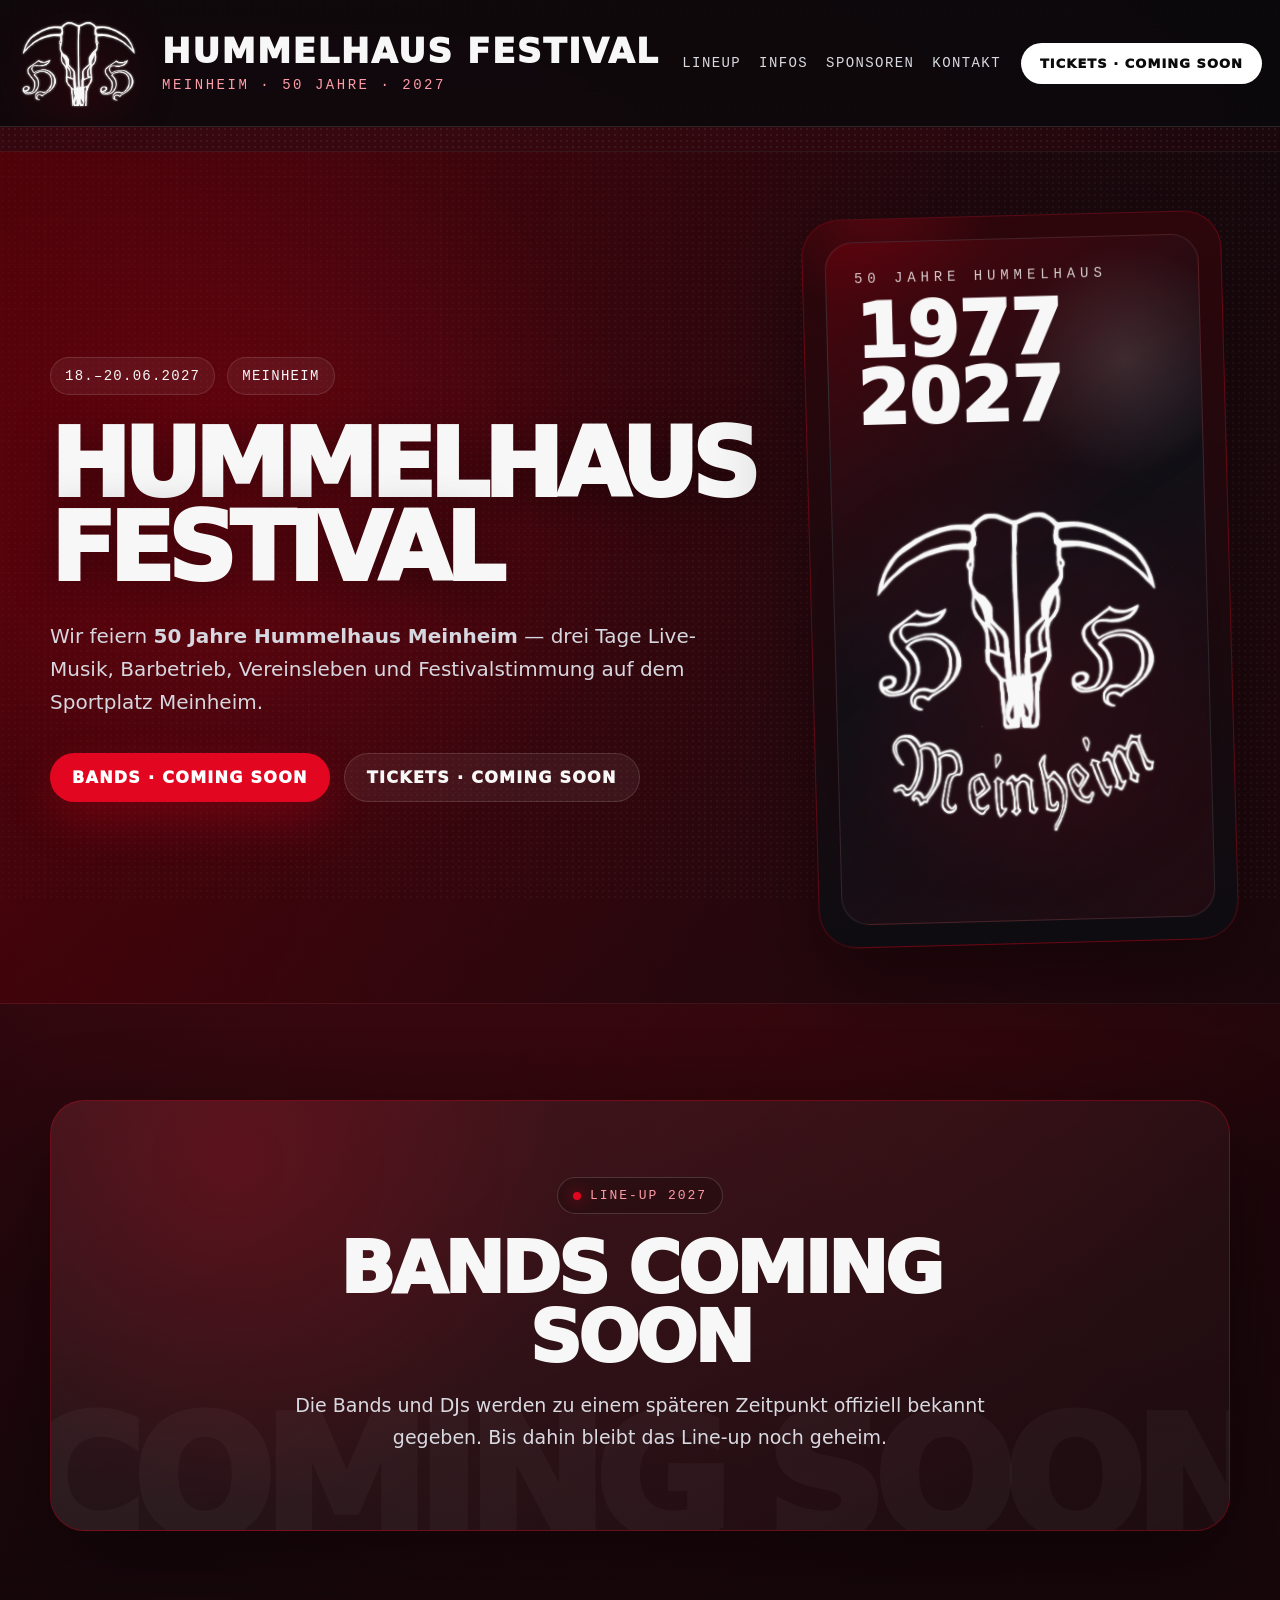
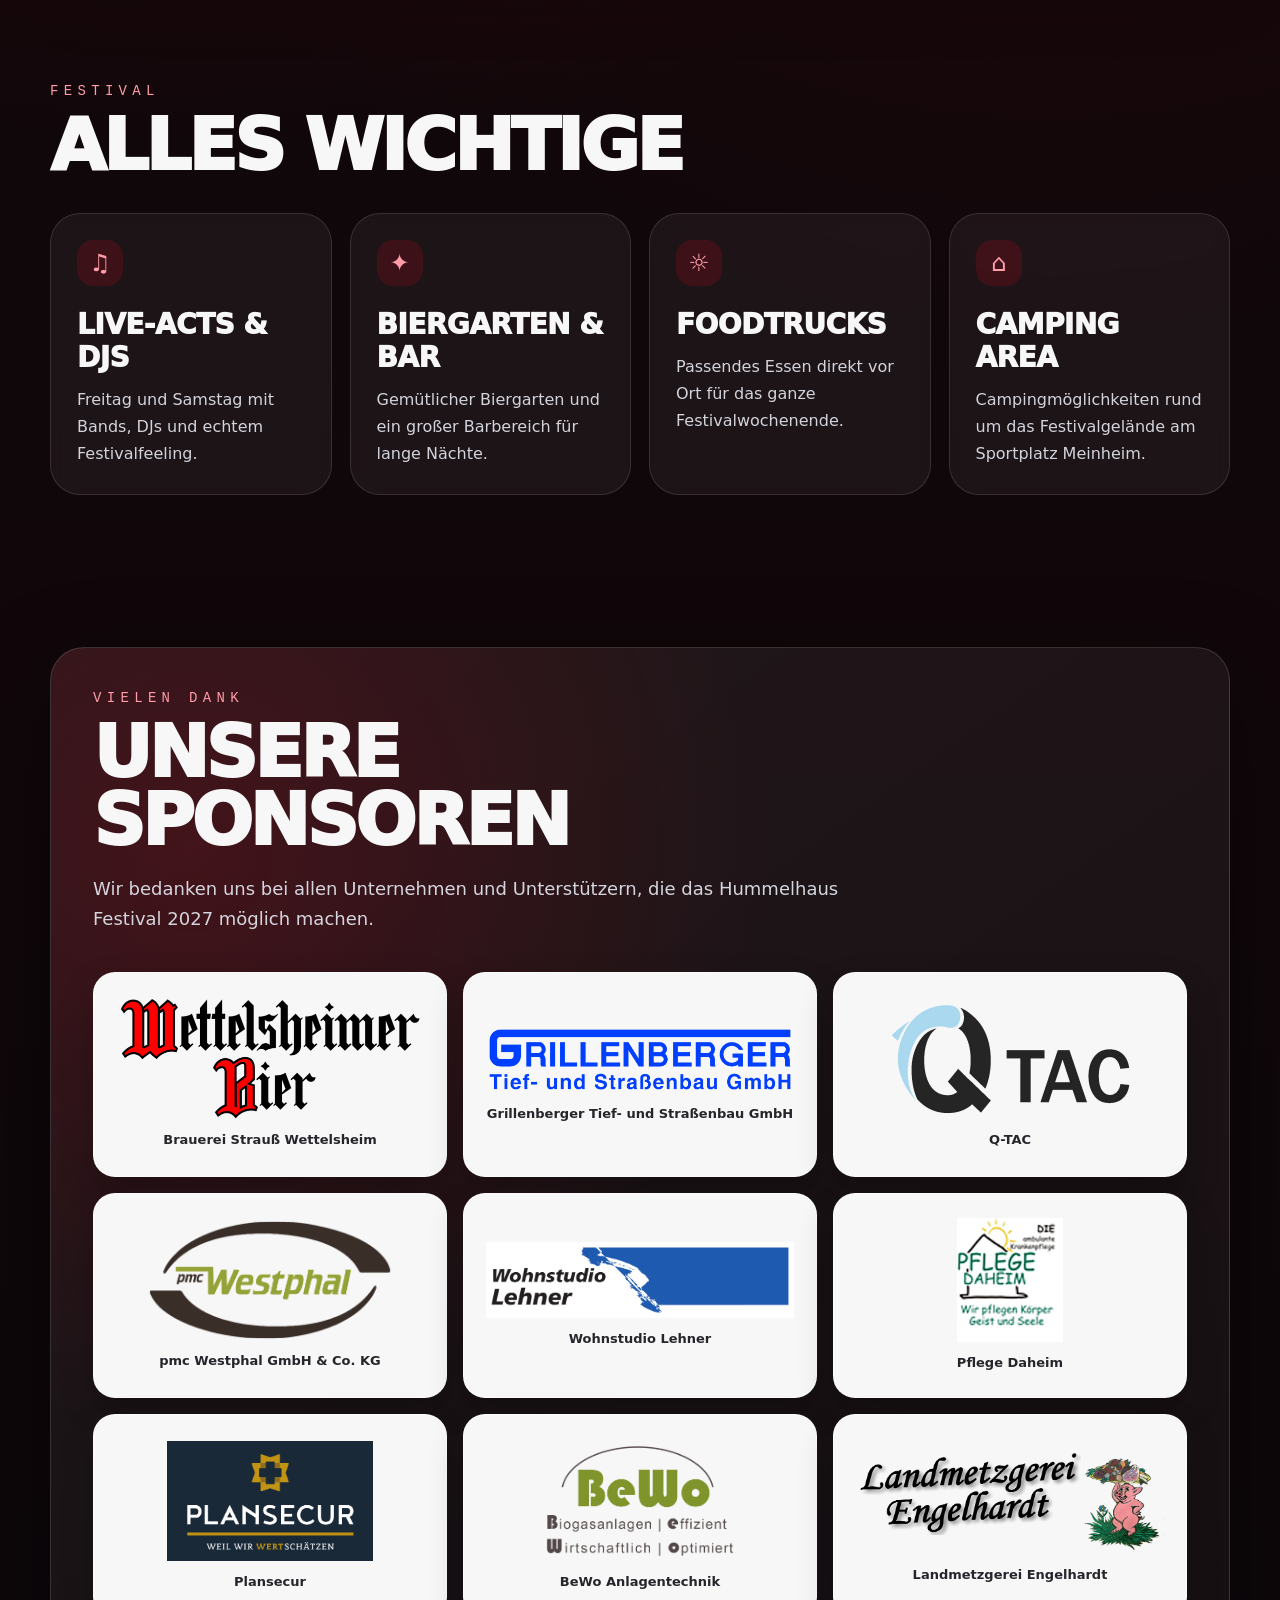
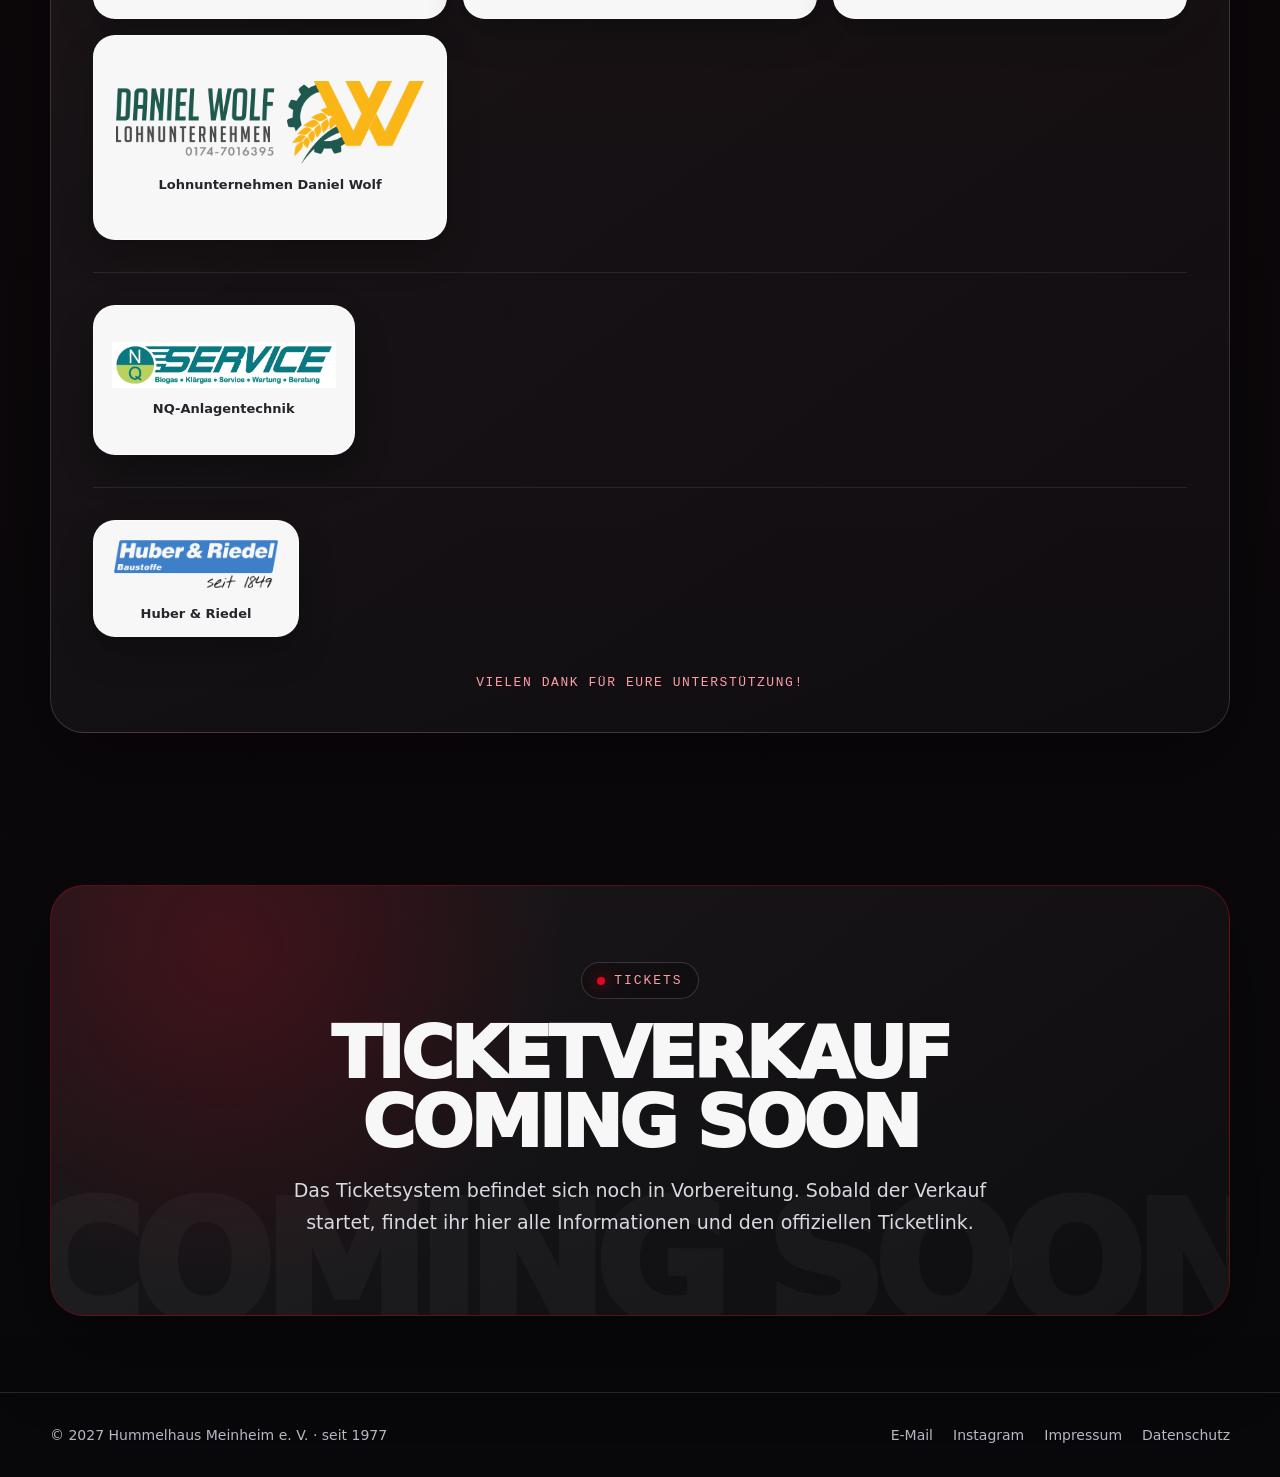
==== index.html @ d06b837b "Update index.html Faveicon" ====
<!DOCTYPE html>
<html lang="de">
<head>
<meta charset="utf-8"/>
<meta content="width=device-width, initial-scale=1" name="viewport"/>
<title>Hummelhaus Festival 2027</title>
<meta content="50 Jahre Hummelhaus Meinheim Festival vom 18.–20. Juni 2027 in Meinheim." name="description"/>
<link rel="stylesheet" href="style.css">
<link rel="icon" type="image/png" sizes="512x512" href="/favicon.png">
<link rel="shortcut icon" href="/favicon.ico">
<link rel="apple-touch-icon" sizes="180x180" href="/apple-touch-icon.png">
</head>
<body>
<header class="nav">
<div class="container nav-inner">
<a aria-label="Zur Startseite" class="brand" href="#home">
<div class="brand-mark">
<img alt="50 Jahre Meinheim Logo" src="[data-uri]"/>
</div>
<div class="brand-copy">
<p class="brand-title">Hummelhaus Festival</p>
<p class="brand-sub">Meinheim · 50 Jahre · 2027</p>
</div>
</a>
<nav aria-label="Hauptnavigation" class="nav-links">
<a href="#lineup">Lineup</a>
<a href="#infos">Infos</a>
<a href="#sponsoren">Sponsoren</a>
<a href="#kontakt">Kontakt</a>
</nav>
<a class="btn btn-light nav-ticket" href="#tickets">Tickets · Coming Soon</a>
</div>
</header>
<main id="home">
<section class="container hero">
<div>
<div class="pills">
<span class="pill">18.–20.06.2027</span>
<span class="pill">Meinheim</span>
</div>
<h1>Hummelhaus Festival</h1>
<p class="hero-text">
          Wir feiern <strong>50 Jahre Hummelhaus Meinheim</strong> — drei Tage Live-Musik,
          Barbetrieb, Vereinsleben und Festivalstimmung auf dem Sportplatz Meinheim.
        </p>
<div class="hero-actions">
<a class="btn btn-red" href="#lineup">Bands · Coming Soon</a>
<a class="btn btn-outline" href="#tickets">Tickets · Coming Soon</a>
</div>
</div>
<aside aria-label="Festival-Plakat mit Hummelhaus-Logo" class="poster">
<div class="poster-inner">
<div>
<p class="poster-small">50 Jahre Hummelhaus</p>
<p class="poster-year">1977<br/>2027</p>
</div>
<div class="logo-card">
<div class="logo-frame">
<img alt="50 Jahre Meinheim Logo" src="[data-uri]"/>
</div>
</div>
</div>
</aside>
</section>
<section class="container" id="lineup">
<div class="coming-soon-panel">
<div class="coming-badge">Line-up 2027</div>
<h2>Bands coming soon</h2>
<p>
          Die Bands und DJs werden zu einem späteren Zeitpunkt offiziell bekannt gegeben.
          Bis dahin bleibt das Line-up noch geheim.
        </p>
</div>
</section>
<section class="container" id="infos">
<p class="eyebrow">Festival</p>
<h2>Alles Wichtige</h2>
<div class="info-grid">
<article class="info-card">
<div class="info-icon">♫</div>
<h3>Live-Acts &amp; DJs</h3>
<p>Freitag und Samstag mit Bands, DJs und echtem Festivalfeeling.</p>
</article>
<article class="info-card">
<div class="info-icon">✦</div>
<h3>Biergarten &amp; Bar</h3>
<p>Gemütlicher Biergarten und ein großer Barbereich für lange Nächte.</p>
</article>
<article class="info-card">
<div class="info-icon">☼</div>
<h3>Foodtrucks</h3>
<p>Passendes Essen direkt vor Ort für das ganze Festivalwochenende.</p>
</article>
<article class="info-card">
<div class="info-icon">⌂</div>
<h3>Camping Area</h3>
<p>Campingmöglichkeiten rund um das Festivalgelände am Sportplatz Meinheim.</p>
</article>
</div>
</section>
<!-- Sponsoren: Fehlende Bilddateien werden automatisch ausgeblendet. Sobald eine Datei mit dem vorbereiteten Namen im Ordner "sponsoren" liegt, erscheint die Karte beim nächsten Laden automatisch. -->
<section class="container" id="sponsoren">
<div class="sponsor-panel">
<p class="eyebrow">Vielen Dank</p>
<h2>Unsere Sponsoren</h2>
<p class="sponsor-intro">Wir bedanken uns bei allen Unternehmen und Unterstützern, die das Hummelhaus Festival 2027 möglich machen.</p>
<div class="sponsor-group" data-sponsor-group="large">
<div class="sponsor-grid sponsor-grid-large">
<article class="sponsor-card sponsor-card-large">
<div class="sponsor-logo"><img src="Sponsoren/brauerei-strauss-wettelsheim.png" alt="Logo Brauerei Strauß Wettelsheim" loading="lazy"></div>
<span class="sponsor-name">Brauerei Strauß Wettelsheim</span>
</article>
<article class="sponsor-card sponsor-card-large">
<div class="sponsor-logo"><img src="Sponsoren/grillenberger.png" alt="Logo Grillenberger Tief- und Straßenbau GmbH" loading="lazy"></div>
<span class="sponsor-name">Grillenberger Tief- und Straßenbau GmbH</span>
</article>
<article class="sponsor-card sponsor-card-large">
<div class="sponsor-logo"><img src="Sponsoren/q-tac.png" alt="Logo Q-TAC" loading="lazy"></div>
<span class="sponsor-name">Q-TAC</span>
</article>
<article class="sponsor-card sponsor-card-large">
<div class="sponsor-logo"><img src="Sponsoren/pmc-westphal.png" alt="Logo pmc Westphal GmbH & Co. KG" loading="lazy"></div>
<span class="sponsor-name">pmc Westphal GmbH & Co. KG</span>
</article>
<article class="sponsor-card sponsor-card-large">
<div class="sponsor-logo"><img src="Sponsoren/wohnstudio-lehner.png" alt="Logo Wohnstudio Lehner" loading="lazy"></div>
<span class="sponsor-name">Wohnstudio Lehner</span>
</article>
<article class="sponsor-card sponsor-card-large">
<div class="sponsor-logo"><img src="Sponsoren/pension-meinheim.png" alt="Logo Pension Meinheim" loading="lazy"></div>
<span class="sponsor-name">Pension Meinheim</span>
</article>
<article class="sponsor-card sponsor-card-large sponsor-card-pflege">
<div class="sponsor-logo"><img src="Sponsoren/pflege-daheim-sharp.png" alt="Logo Pflege Daheim" loading="lazy"></div>
<span class="sponsor-name">Pflege Daheim</span>
</article>
<article class="sponsor-card sponsor-card-large sponsor-card-berghof">
<div class="sponsor-logo"><img src="Sponsoren/berghof-clean.png" alt="Logo Berghof Oberweiler" loading="lazy"></div>
<span class="sponsor-name">Berghof Oberweiler</span>
</article>
<article class="sponsor-card sponsor-card-large">
<div class="sponsor-logo"><img src="Sponsoren/plansecur.png" alt="Logo Plansecur" loading="lazy"></div>
<span class="sponsor-name">Plansecur</span>
</article>
<article class="sponsor-card sponsor-card-large">
<div class="sponsor-logo"><img src="Sponsoren/bewo-anlagentechnik.png" alt="Logo BeWo Anlagentechnik" loading="lazy"></div>
<span class="sponsor-name">BeWo Anlagentechnik</span>
</article>
<article class="sponsor-card sponsor-card-large">
<div class="sponsor-logo"><img src="Sponsoren/fliesen-schmidt.png" alt="Logo Fliesen Schmidt" loading="lazy"></div>
<span class="sponsor-name">Fliesen Schmidt</span>
</article>
<article class="sponsor-card sponsor-card-large">
<div class="sponsor-logo"><img src="Sponsoren/kipf.png" alt="Logo KIPF" loading="lazy"></div>
<span class="sponsor-name">KIPF</span>
</article>
<article class="sponsor-card sponsor-card-large">
<div class="sponsor-logo"><img src="Sponsoren/wieser-international.png" alt="Logo Wieser International" loading="lazy"></div>
<span class="sponsor-name">Wieser International</span>
</article>
<article class="sponsor-card sponsor-card-large">
<div class="sponsor-logo"><img src="Sponsoren/metzgerei-engelhardt.png" alt="Logo Landmetzgerei Engelhardt" loading="lazy"></div>
<span class="sponsor-name">Landmetzgerei Engelhardt</span>
</article>
<article class="sponsor-card sponsor-card-large">
<div class="sponsor-logo"><img src="Sponsoren/raiffeisenbank.png" alt="Logo Raiffeisenbank" loading="lazy"></div>
<span class="sponsor-name">Raiffeisenbank</span>
</article>
<article class="sponsor-card sponsor-card-large">
<div class="sponsor-logo"><img src="Sponsoren/lohnunternehmen-daniel-wolf.png" alt="Logo Lohnunternehmen Daniel Wolf" loading="lazy"></div>
<span class="sponsor-name">Lohnunternehmen Daniel Wolf</span>
</article>
</div>
</div>
<div class="sponsor-group" data-sponsor-group="medium">
<div class="sponsor-grid sponsor-grid-medium">
<article class="sponsor-card sponsor-card-medium">
<div class="sponsor-logo"><img src="Sponsoren/hueber-nutzfahrzeuge.png" alt="Logo Hueber Nutzfahrzeuge" loading="lazy"></div>
<span class="sponsor-name">Hueber Nutzfahrzeuge</span>
</article>
<article class="sponsor-card sponsor-card-medium">
<div class="sponsor-logo"><img src="Sponsoren/hermann-schoener-kfz.png" alt="Logo Hermann Schöner Kfz-GmbH" loading="lazy"></div>
<span class="sponsor-name">Hermann Schöner Kfz-GmbH</span>
</article>
<article class="sponsor-card sponsor-card-medium">
<div class="sponsor-logo"><img src="Sponsoren/nq-anlagentechnik.png" alt="Logo NQ-Anlagentechnik" loading="lazy"></div>
<span class="sponsor-name">NQ-Anlagentechnik</span>
</article>
<article class="sponsor-card sponsor-card-medium">
<div class="sponsor-logo"><img src="Sponsoren/pva-meinheim.png" alt="Logo PVA Meinheim" loading="lazy"></div>
<span class="sponsor-name">PVA Meinheim</span>
</article>
</div>
</div>
<div class="sponsor-group" data-sponsor-group="small">
<div class="sponsor-grid sponsor-grid-small">
<article class="sponsor-card sponsor-card-small">
<div class="sponsor-logo"><img src="Sponsoren/huber-und-riedel.png" alt="Logo Huber & Riedel" loading="lazy"></div>
<span class="sponsor-name">Huber & Riedel</span>
</article>
</div>
</div>
<p class="sponsor-thanks">Vielen Dank für eure Unterstützung!</p>
</div>
</section>
<script>
(() => {
  const refreshGroup = group => {
    const visibleCards = [...group.querySelectorAll('.sponsor-card')].some(card => !card.hidden);
    group.hidden = !visibleCards;
  };

  document.querySelectorAll('.sponsor-card img').forEach(img => {
    const card = img.closest('.sponsor-card');
    const group = img.closest('.sponsor-group');
    const hideMissing = () => {
      card.hidden = true;
      refreshGroup(group);
    };

    img.addEventListener('error', hideMissing, { once: true });
    if (img.complete && img.naturalWidth === 0) hideMissing();
  });

  document.querySelectorAll('.sponsor-group').forEach(refreshGroup);
})();
</script>
<section class="container" id="tickets">
<div class="coming-soon-panel">
<div class="coming-badge">Tickets</div>
<h2>Ticketverkauf coming soon</h2>
<p>
          Das Ticketsystem befindet sich noch in Vorbereitung. Sobald der Verkauf startet,
          findet ihr hier alle Informationen und den offiziellen Ticketlink.
        </p>
</div>
</section>
</main>
<footer id="kontakt">
    <div class="container footer-inner">

        <span>© 2027 Hummelhaus Meinheim e. V. · seit 1977</span>

        <div class="footer-links">
            <a href="mailto:hummelhausmeinheim@gmail.com">
                E-Mail
            </a>

            <a href="https://www.instagram.com/hummelhaus_meia/"
               target="_blank"
               rel="noopener noreferrer">
                Instagram
            </a>

            <a href="impressum.html">
                Impressum
            </a>
          <a href="datenschutz.html">
                Datenschutz
            </a>
        </div>

    </div>
</footer>
</body>
</html>
---- style.css ----
:root {
  --panel: rgba(255, 255, 255, .055);
  --line: rgba(255, 255, 255, .12);
  --text: #f7f7f7;
  --muted: #b8b8c3;
  --red: #e30620;
  --red-soft: #ff9ca8;
  --shadow: 0 28px 90px rgba(0, 0, 0, .45);
  --radius: 30px;
  --font: system-ui, -apple-system, BlinkMacSystemFont, "Segoe UI", sans-serif;
  --mono: ui-monospace, SFMono-Regular, Menlo, Monaco, Consolas, "Liberation Mono", monospace;
}

* { box-sizing: border-box; }
html {
  scroll-behavior: smooth;
  max-width: 100%;
  overflow-x: hidden;
}
body {
  margin: 0;
  width: 100%;
  max-width: 100%;
  min-height: 100vh;
  overflow-x: hidden;
  color: var(--text);
  font-family: var(--font);
  background:
    radial-gradient(circle at 15% 10%, rgba(227, 6, 32, .28), transparent 30%),
    radial-gradient(circle at 82% 18%, rgba(118, 0, 12, .25), transparent 28%),
    linear-gradient(180deg, #08080b 0%, #11070a 48%, #08080b 100%);
}
body::before,
body::after {
  content: "";
  position: fixed;
  inset: 0;
  z-index: -2;
  pointer-events: none;
}
body::before {
  opacity: .18;
  background-image: radial-gradient(rgba(255, 255, 255, .35) 1px, transparent 1px);
  background-size: 6px 6px;
}
body::after {
  z-index: -1;
  opacity: .10;
  background-image:
    linear-gradient(rgba(255, 255, 255, .14) 1px, transparent 1px),
    linear-gradient(90deg, rgba(255, 255, 255, .14) 1px, transparent 1px);
  background-size: 44px 44px;
}
a { color: inherit; text-decoration: none; }
.container { width: min(1180px, calc(100% - 40px)); margin-inline: auto; }

/* Navigation */
.nav {
  position: sticky;
  top: 0;
  z-index: 20;
  border-bottom: 1px solid var(--line);
  background: rgba(9, 9, 12, .82);
  backdrop-filter: blur(18px);
}
.nav .container { width: min(1740px, calc(100% - 56px)); }
.nav-inner {
  display: flex;
  align-items: center;
  gap: 30px;
  padding: 16px 0;
}
.brand {
  display: flex;
  flex: 0 1 auto;
  align-items: center;
  min-width: 0;
  gap: 18px;
}
.brand-mark {
  width: 126px;
  height: 94px;
  flex: 0 0 126px;
}
.brand-mark img {
  display: block;
  width: 100%;
  height: 100%;
  object-fit: contain;
  filter:
    drop-shadow(0 0 1px rgba(255, 255, 255, .65))
    drop-shadow(0 10px 24px rgba(227, 6, 32, .32));
}
.brand-copy { min-width: 0; }
.brand-title {
  margin: 0;
  white-space: nowrap;
  font-size: clamp(28px, 2.4vw, 42px);
  font-weight: 1000;
  line-height: 1;
  letter-spacing: .05em;
  text-transform: uppercase;
}
.brand-sub {
  margin: 9px 0 0;
  white-space: nowrap;
  color: var(--red-soft);
  font-family: var(--mono);
  font-size: 14px;
  letter-spacing: .18em;
  text-transform: uppercase;
}
.nav-links {
  display: flex;
  align-items: center;
  gap: 28px;
  margin-left: auto;
  flex-shrink: 0;
  color: #d9d9df;
  font-family: var(--mono);
  font-size: 15px;
  letter-spacing: .12em;
  text-transform: uppercase;
}
.nav-links a:hover,
.footer-links a:hover { color: #fff; }
.nav-ticket { flex-shrink: 0; white-space: nowrap; }

/* Buttons */
.btn {
  display: inline-flex;
  align-items: center;
  justify-content: center;
  gap: 10px;
  border: 0;
  border-radius: 999px;
  padding: 14px 22px;
  font-weight: 950;
  letter-spacing: .08em;
  text-transform: uppercase;
  transition: transform .2s ease, background .2s ease;
}
.btn:hover { transform: translateY(-2px); }
.btn-light { color: #0b0b0d; background: #fff; }
.btn-red { color: #fff; background: var(--red); box-shadow: 0 20px 45px rgba(227, 6, 32, .24); }
.btn-outline { border: 1px solid var(--line); background: rgba(255, 255, 255, .06); }

/* Hero */
.hero {
  position: relative;
  display: grid;
  grid-template-columns: minmax(0, 1fr) minmax(390px, 420px);
  align-items: center;
  gap: 48px;
  padding: 88px 0 80px;
}
.hero::before {
  content: "";
  position: absolute;
  top: 24px;
  bottom: 20px;
  left: 50%;
  width: 100vw;
  max-width: 100vw;
  transform: translateX(-50%);
  z-index: -1;
  border-block: 1px solid rgba(255, 255, 255, .06);
  background:
    radial-gradient(circle at 20% 40%, rgba(227, 6, 32, .18), transparent 34%),
    linear-gradient(110deg, rgba(91, 0, 7, .72), rgba(10, 10, 14, .35) 62%);
}
.hero > div,
.poster { min-width: 0; }
.pills { display: flex; flex-wrap: wrap; gap: 12px; margin-bottom: 28px; }
.pill {
  border: 1px solid var(--line);
  border-radius: 999px;
  padding: 10px 14px;
  background: rgba(255, 255, 255, .055);
  font-family: var(--mono);
  font-size: 14px;
  letter-spacing: .09em;
  text-transform: uppercase;
}
h1 {
  max-width: 900px;
  margin: 0;
  font-size: clamp(60px, 7.4vw, 108px);
  font-weight: 1000;
  line-height: .88;
  letter-spacing: -.065em;
  text-transform: uppercase;
  text-shadow: 0 10px 45px rgba(0, 0, 0, .42);
}
.hero-text {
  max-width: 650px;
  margin: 30px 0 0;
  color: #d7d7df;
  font-size: 20px;
  line-height: 1.65;
}
.hero-actions { display: flex; flex-wrap: wrap; gap: 14px; margin-top: 34px; }
.poster {
  position: relative;
  overflow: hidden;
  transform: rotate(-1.5deg);
  border: 1px solid rgba(227, 6, 32, .35);
  border-radius: 38px;
  padding: 22px;
  background: linear-gradient(180deg, rgba(45, 5, 10, .94), rgba(12, 12, 17, .94));
  box-shadow: var(--shadow);
  backdrop-filter: blur(10px);
}
.poster::before {
  content: "";
  position: absolute;
  top: -20%;
  left: -10%;
  width: 240px;
  height: 240px;
  border-radius: 50%;
  background: radial-gradient(circle, rgba(227, 6, 32, .22), transparent 70%);
}
.poster-inner {
  position: relative;
  display: flex;
  min-height: 590px;
  flex-direction: column;
  justify-content: space-between;
  gap: 24px;
  border: 1px solid rgba(255, 255, 255, .10);
  border-radius: 28px;
  padding: 28px;
  background:
    radial-gradient(circle at 80% 18%, rgba(255, 255, 255, .12), transparent 18%),
    linear-gradient(145deg, rgba(120, 0, 12, .45), rgba(16, 16, 22, .96) 50%, rgba(227, 6, 32, .09));
}
.poster-small {
  margin: 0;
  color: rgba(255, 255, 255, .78);
  font-family: var(--mono);
  font-size: 14px;
  letter-spacing: .35em;
  text-transform: uppercase;
}
.poster-year {
  margin: 12px 0 0;
  font-size: clamp(48px, 7vw, 74px);
  font-weight: 1000;
  line-height: .9;
  text-transform: uppercase;
}
.logo-card,
.logo-frame {
  display: flex;
  align-items: center;
  justify-content: center;
  width: 100%;
}
.logo-card { min-height: 440px; }
.logo-frame img {
  display: block;
  width: min(100%, 650px);
  max-height: 500px;
  object-fit: contain;
  filter:
    drop-shadow(0 0 1px rgba(255, 255, 255, .75))
    drop-shadow(0 18px 38px rgba(227, 6, 32, .30));
}

/* General sections */
section { padding: 76px 0; }
.eyebrow {
  margin: 0 0 12px;
  color: var(--red-soft);
  font-family: var(--mono);
  font-size: 14px;
  letter-spacing: .38em;
  text-transform: uppercase;
}
h2 {
  max-width: 780px;
  margin: 0 0 34px;
  font-size: clamp(40px, 6vw, 72px);
  font-weight: 1000;
  line-height: .95;
  letter-spacing: -.045em;
  text-transform: uppercase;
}

/* Coming soon */
.coming-soon-panel {
  position: relative;
  overflow: hidden;
  border: 1px solid rgba(227, 6, 32, .34);
  border-radius: 34px;
  padding: clamp(34px, 7vw, 76px);
  text-align: center;
  background:
    radial-gradient(circle at 15% 15%, rgba(227, 6, 32, .20), transparent 32%),
    linear-gradient(145deg, rgba(255, 255, 255, .065), rgba(255, 255, 255, .025));
  box-shadow: var(--shadow);
}
.coming-soon-panel::after {
  content: "COMING SOON";
  position: absolute;
  right: -30px;
  bottom: -18px;
  color: rgba(255, 255, 255, .035);
  font-size: clamp(70px, 13vw, 170px);
  font-weight: 1000;
  line-height: .8;
  letter-spacing: -.07em;
  white-space: nowrap;
  pointer-events: none;
}
.coming-soon-panel h2,
.coming-soon-panel p,
.coming-badge { position: relative; z-index: 1; }
.coming-soon-panel h2 { margin: 0 auto 18px; }
.coming-soon-panel p {
  max-width: 720px;
  margin: 0 auto;
  color: #d9d9e1;
  font-size: 19px;
  line-height: 1.7;
}
.coming-badge {
  display: inline-flex;
  align-items: center;
  gap: 9px;
  margin-bottom: 20px;
  border: 1px solid rgba(255, 255, 255, .16);
  border-radius: 999px;
  padding: 10px 15px;
  color: var(--red-soft);
  background: rgba(0, 0, 0, .22);
  font-family: var(--mono);
  font-size: 13px;
  letter-spacing: .15em;
  text-transform: uppercase;
}
.coming-badge::before {
  content: "";
  width: 8px;
  height: 8px;
  border-radius: 50%;
  background: var(--red);
  box-shadow: 0 0 16px rgba(227, 6, 32, .85);
}

/* Information */
.info-grid {
  display: grid;
  grid-template-columns: repeat(4, 1fr);
  gap: 18px;
}
.info-card {
  border: 1px solid var(--line);
  border-radius: var(--radius);
  padding: 26px;
  background: var(--panel);
  backdrop-filter: blur(8px);
}
.info-icon {
  display: grid;
  width: 46px;
  height: 46px;
  place-items: center;
  border-radius: 16px;
  color: var(--red-soft);
  background: rgba(227, 6, 32, .16);
  font-size: 24px;
}
.info-card h3 {
  margin: 22px 0 0;
  font-size: 28px;
  font-weight: 950;
  letter-spacing: -.02em;
  text-transform: uppercase;
}
.info-card p { margin: 12px 0 0; color: #d3d3dc; line-height: 1.7; }

/* Sponsors – neutral nach sichtbarer Logogröße sortiert */
.sponsor-panel {
  overflow: hidden;
  border: 1px solid rgba(255, 255, 255, .14);
  border-radius: 34px;
  padding: clamp(24px, 4vw, 42px);
  background:
    radial-gradient(circle at 12% 12%, rgba(227, 6, 32, .18), transparent 32%),
    linear-gradient(145deg, rgba(255, 255, 255, .07), rgba(255, 255, 255, .025));
  box-shadow: var(--shadow);
}
.sponsor-intro {
  max-width: 780px;
  margin: -14px 0 38px;
  color: #d5d5de;
  font-size: 18px;
  line-height: 1.65;
}
.sponsor-group + .sponsor-group {
  margin-top: 32px;
  padding-top: 32px;
  border-top: 1px solid rgba(255, 255, 255, .09);
}
.sponsor-grid {
  display: grid;
  gap: 16px;
}
.sponsor-grid-large { grid-template-columns: repeat(3, minmax(0, 1fr)); }
.sponsor-grid-medium { grid-template-columns: repeat(4, minmax(0, 1fr)); }
.sponsor-grid-small { grid-template-columns: repeat(5, minmax(0, 1fr)); }
.sponsor-card {
  display: flex;
  min-width: 0;
  flex-direction: column;
  align-items: center;
  justify-content: center;
  gap: 12px;
  border: 1px solid rgba(255, 255, 255, .55);
  border-radius: 22px;
  color: #121216;
  background: rgba(255, 255, 255, .97);
  box-shadow: 0 16px 35px rgba(0, 0, 0, .24);
  transition: transform .2s ease, box-shadow .2s ease;
}
.sponsor-card:hover {
  transform: translateY(-3px);
  box-shadow: 0 22px 45px rgba(0, 0, 0, .30);
}
.sponsor-card[hidden],
.sponsor-group[hidden] { display: none !important; }
.sponsor-logo {
  display: flex;
  width: 100%;
  min-width: 0;
  align-items: center;
  justify-content: center;
}
.sponsor-logo img {
  display: block;
  max-width: 100%;
  width: auto;
  height: auto;
  object-fit: contain;
}
.sponsor-name {
  max-width: 100%;
  color: #25252b;
  font-size: 13px;
  font-weight: 800;
  line-height: 1.35;
  text-align: center;
  overflow-wrap: anywhere;
}
.sponsor-card-large { min-height: 205px; padding: 22px; }
.sponsor-card-large .sponsor-logo img { max-height: 120px; }
.sponsor-card-wohnstudio .sponsor-logo img {
  width: 100%;
  max-width: 280px;
  max-height: 96px;
  object-fit: contain;
}
.sponsor-card-pflege .sponsor-logo img { max-height: 124px; }
.sponsor-card-berghof .sponsor-logo img { max-height: 96px; }
.sponsor-card-medium { min-height: 150px; padding: 18px; }
.sponsor-card-medium .sponsor-logo img { max-height: 82px; }
.sponsor-card-small { min-height: 115px; padding: 14px; }
.sponsor-card-small .sponsor-logo img { max-height: 58px; }
.sponsor-thanks {
  margin: 38px 0 0;
  color: var(--red-soft);
  font-family: var(--mono);
  font-size: 13px;
  letter-spacing: .12em;
  text-align: center;
  text-transform: uppercase;
}
@media (max-width: 1080px) {
  .sponsor-grid-large { grid-template-columns: repeat(2, minmax(0, 1fr)); }
  .sponsor-grid-medium { grid-template-columns: repeat(3, minmax(0, 1fr)); }
  .sponsor-grid-small { grid-template-columns: repeat(3, minmax(0, 1fr)); }
}
@media (max-width: 700px) {
  .sponsor-grid-large { grid-template-columns: 1fr; }
  .sponsor-grid-medium,
  .sponsor-grid-small { grid-template-columns: repeat(2, minmax(0, 1fr)); }
  .sponsor-card-large { min-height: 165px; }
  .sponsor-card-medium { min-height: 125px; }
  .sponsor-card-small { min-height: 105px; }
}
@media (max-width: 430px) {
  .sponsor-grid-medium,
  .sponsor-grid-small {
    grid-template-columns: 1fr;
    justify-items: center;
  }
  .sponsor-card-medium { width: min(100%, 300px); }
  .sponsor-card-small { width: min(72%, 220px); }
}

/* Footer */
footer { border-top: 1px solid var(--line); padding: 34px 0; color: var(--muted); font-size: 14px; }
.footer-inner { display: flex; justify-content: space-between; gap: 20px; flex-wrap: wrap; }
.footer-links { display: flex; gap: 20px; flex-wrap: wrap; }

/* Responsive */
@media (max-width: 1500px) {
  .nav .container { width: min(100% - 36px, 1400px); }
  .nav-inner { gap: 20px; }
  .brand-title { font-size: 34px; }
  .nav-links { gap: 18px; font-size: 14px; letter-spacing: .1em; }
  .nav-ticket { padding: 13px 19px; font-size: 13px; }
}
@media (max-width: 1210px) {
  .nav-links { display: none; }
  .nav-inner { justify-content: space-between; }
}
@media (max-width: 980px) {
  .hero { grid-template-columns: 1fr; gap: 34px; padding-top: 58px; }
  .poster { transform: none; }
  .poster-inner { min-height: auto; }
  .info-grid { grid-template-columns: repeat(2, 1fr); }
}
@media (max-width: 760px) {
  .brand-mark { width: 98px; height: 76px; flex-basis: 98px; }
  .brand-title { font-size: 24px; }
  .brand-sub { font-size: 11px; }
  .nav-ticket { display: none; }
  .logo-card { min-height: 330px; }
  .logo-frame img { max-height: 390px; }
}
@media (max-width: 620px) {
  .container { width: min(100% - 28px, 1180px); }
  h2 { font-size: 34px; overflow-wrap: anywhere; }
  .coming-soon-panel { max-width: 100%; }
  .coming-soon-panel::after { right: -10px; font-size: 70px; }
  section { padding: 54px 0; }
  .btn { width: 100%; }
  .hero { padding-bottom: 48px; }
  .hero-text { font-size: 17px; }
  .info-grid { grid-template-columns: 1fr; }
  .sponsor-panel { border-radius: 26px; padding: 18px; }
}
@media (max-width: 460px) {
  h1 { font-size: 48px; letter-spacing: -.055em; }
  .brand-mark { width: 78px; height: 62px; flex-basis: 78px; }
  .brand-title { font-size: 19px; }
  .brand-sub { font-size: 9px; letter-spacing: .12em; }
}
  
/* Verhindert horizontales Scrollen auf Mobilgeräten */
main,
header,
footer,
section {
  max-width: 100%;
}

@supports (overflow: clip) {
  html,
  body,
  main {
    overflow-x: clip;
  }
}
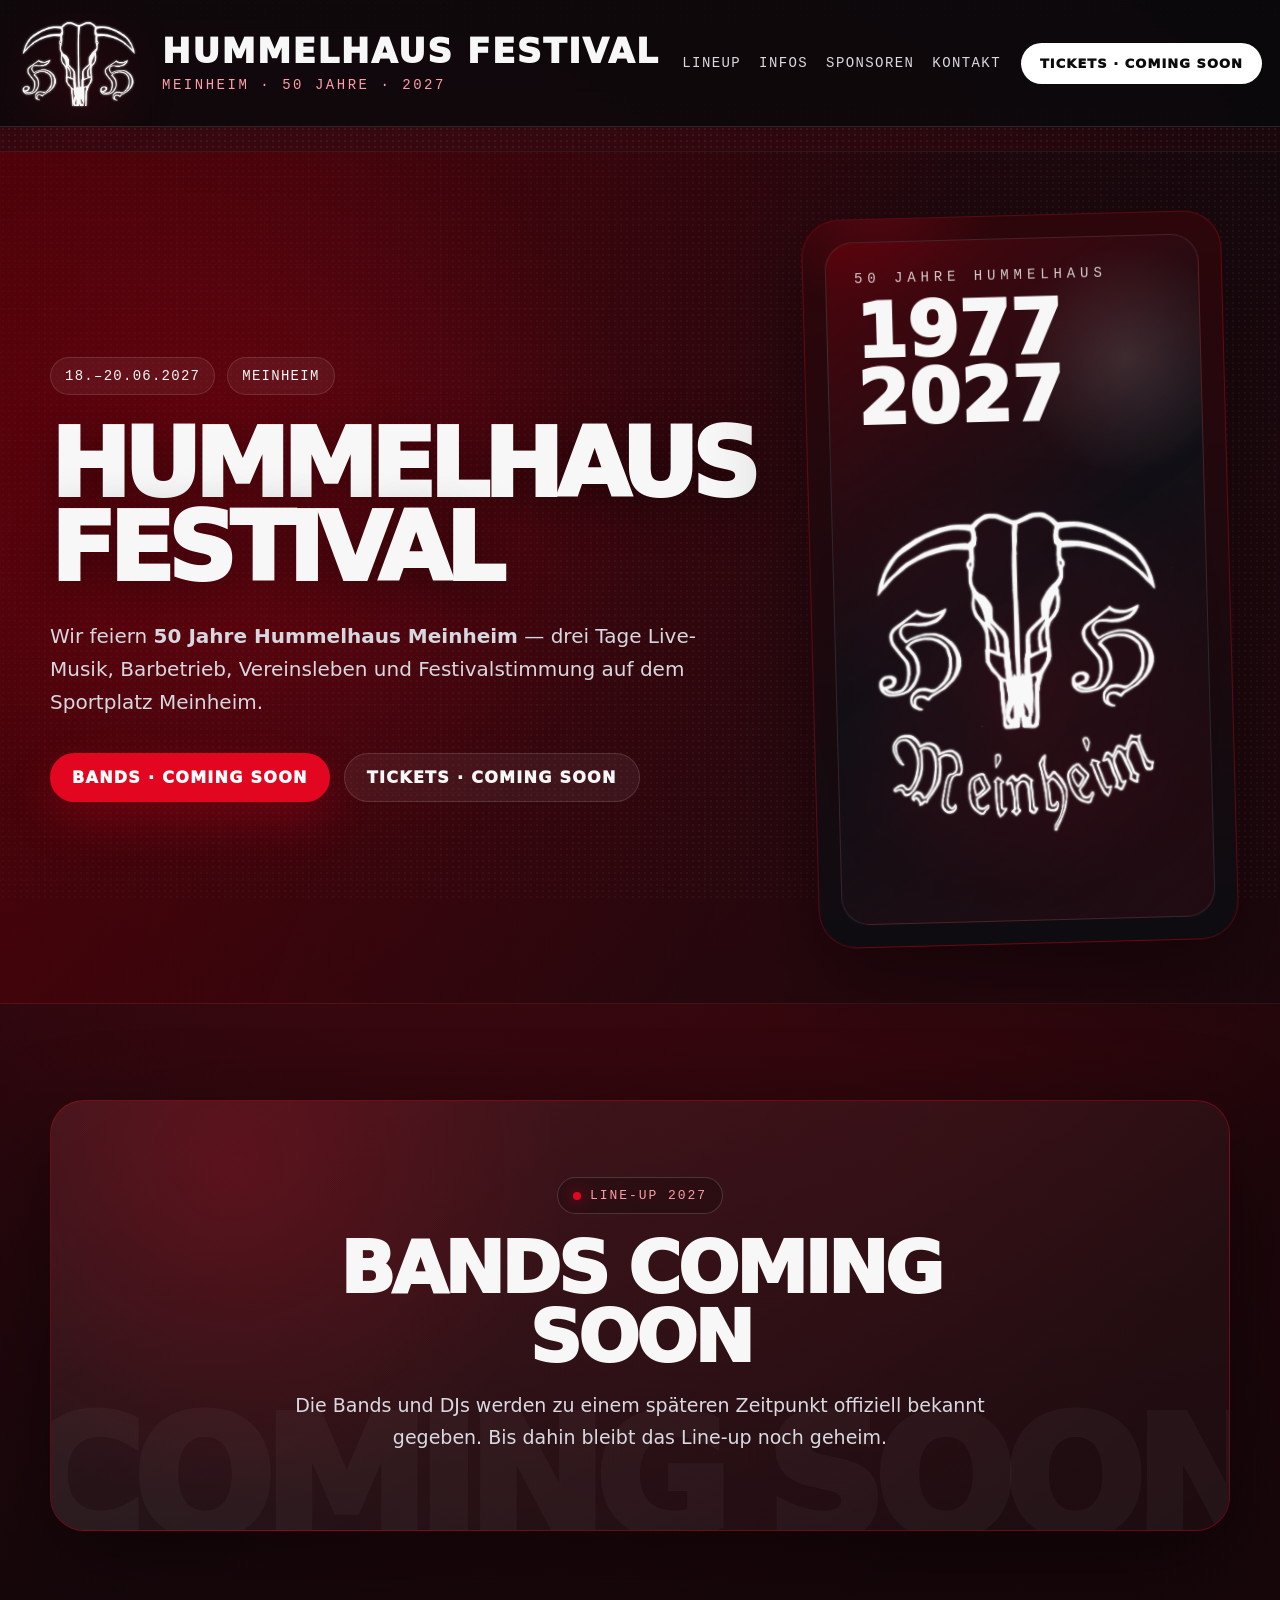
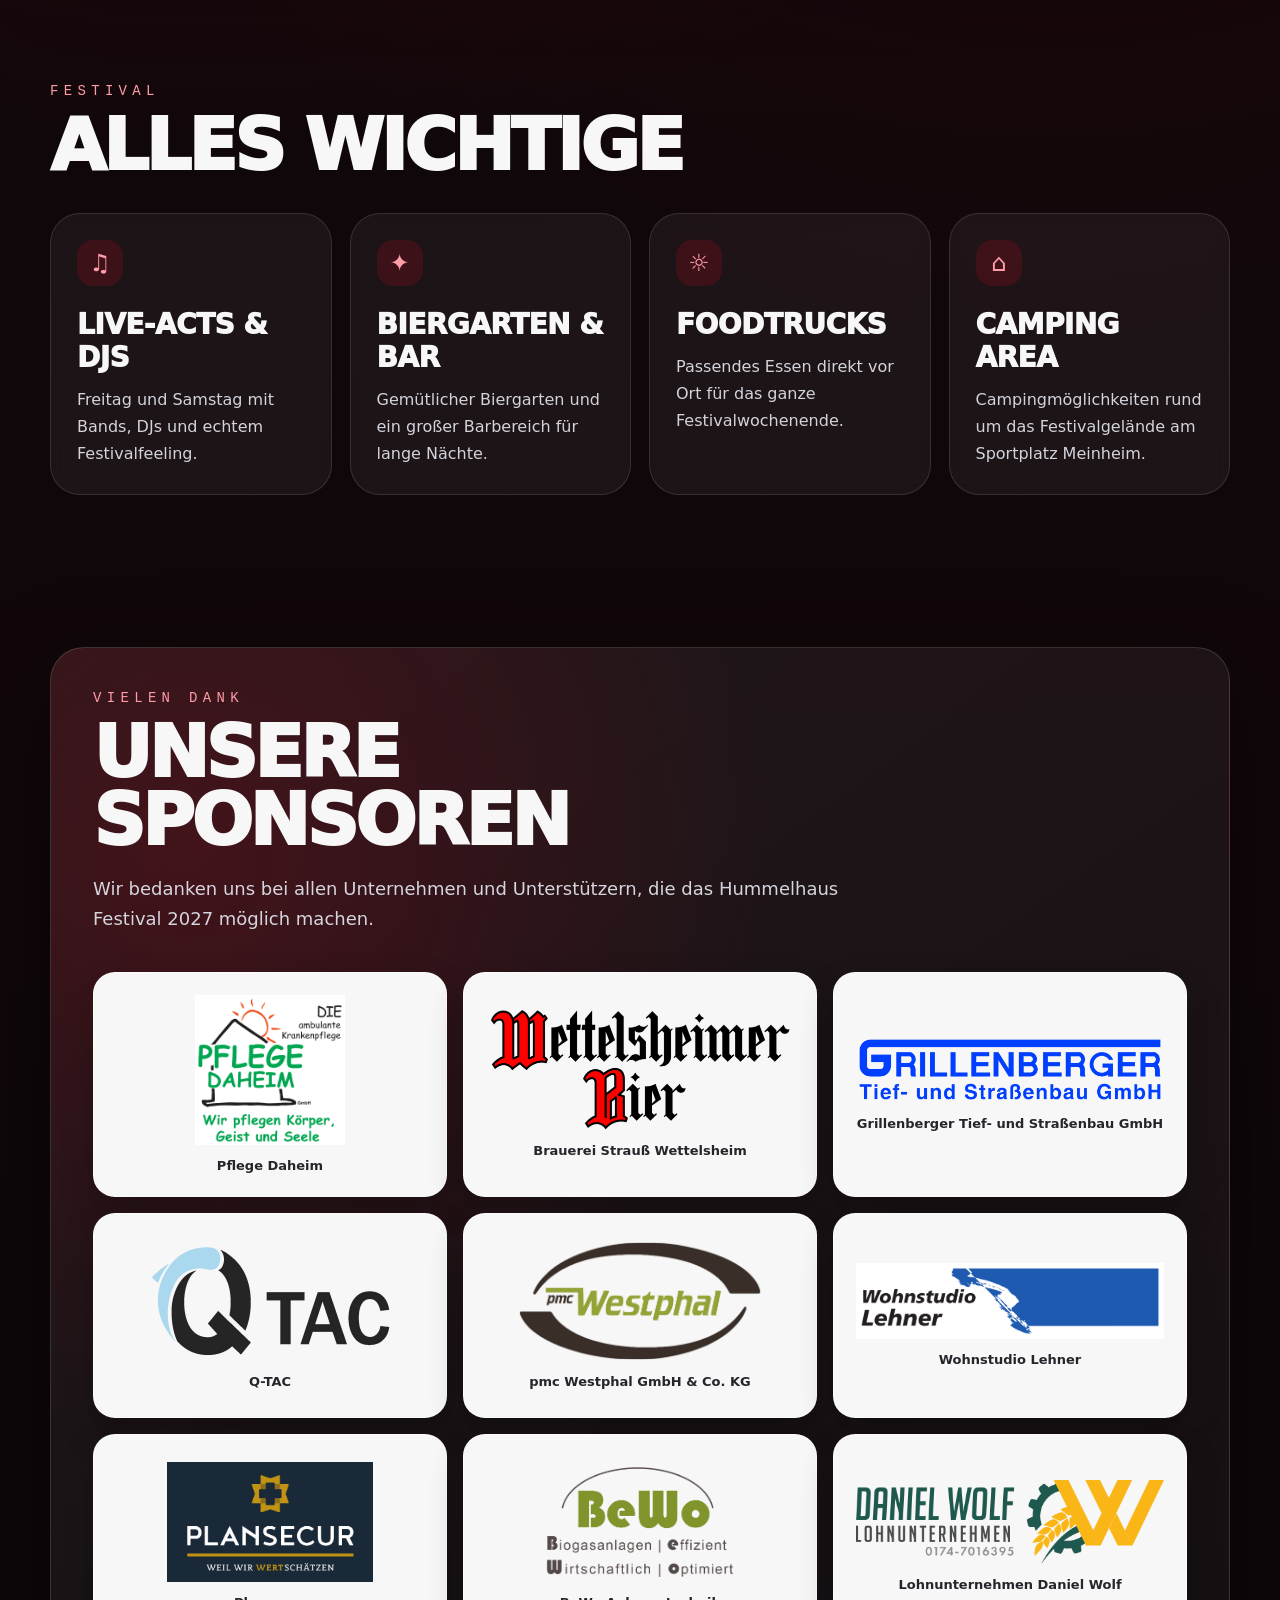
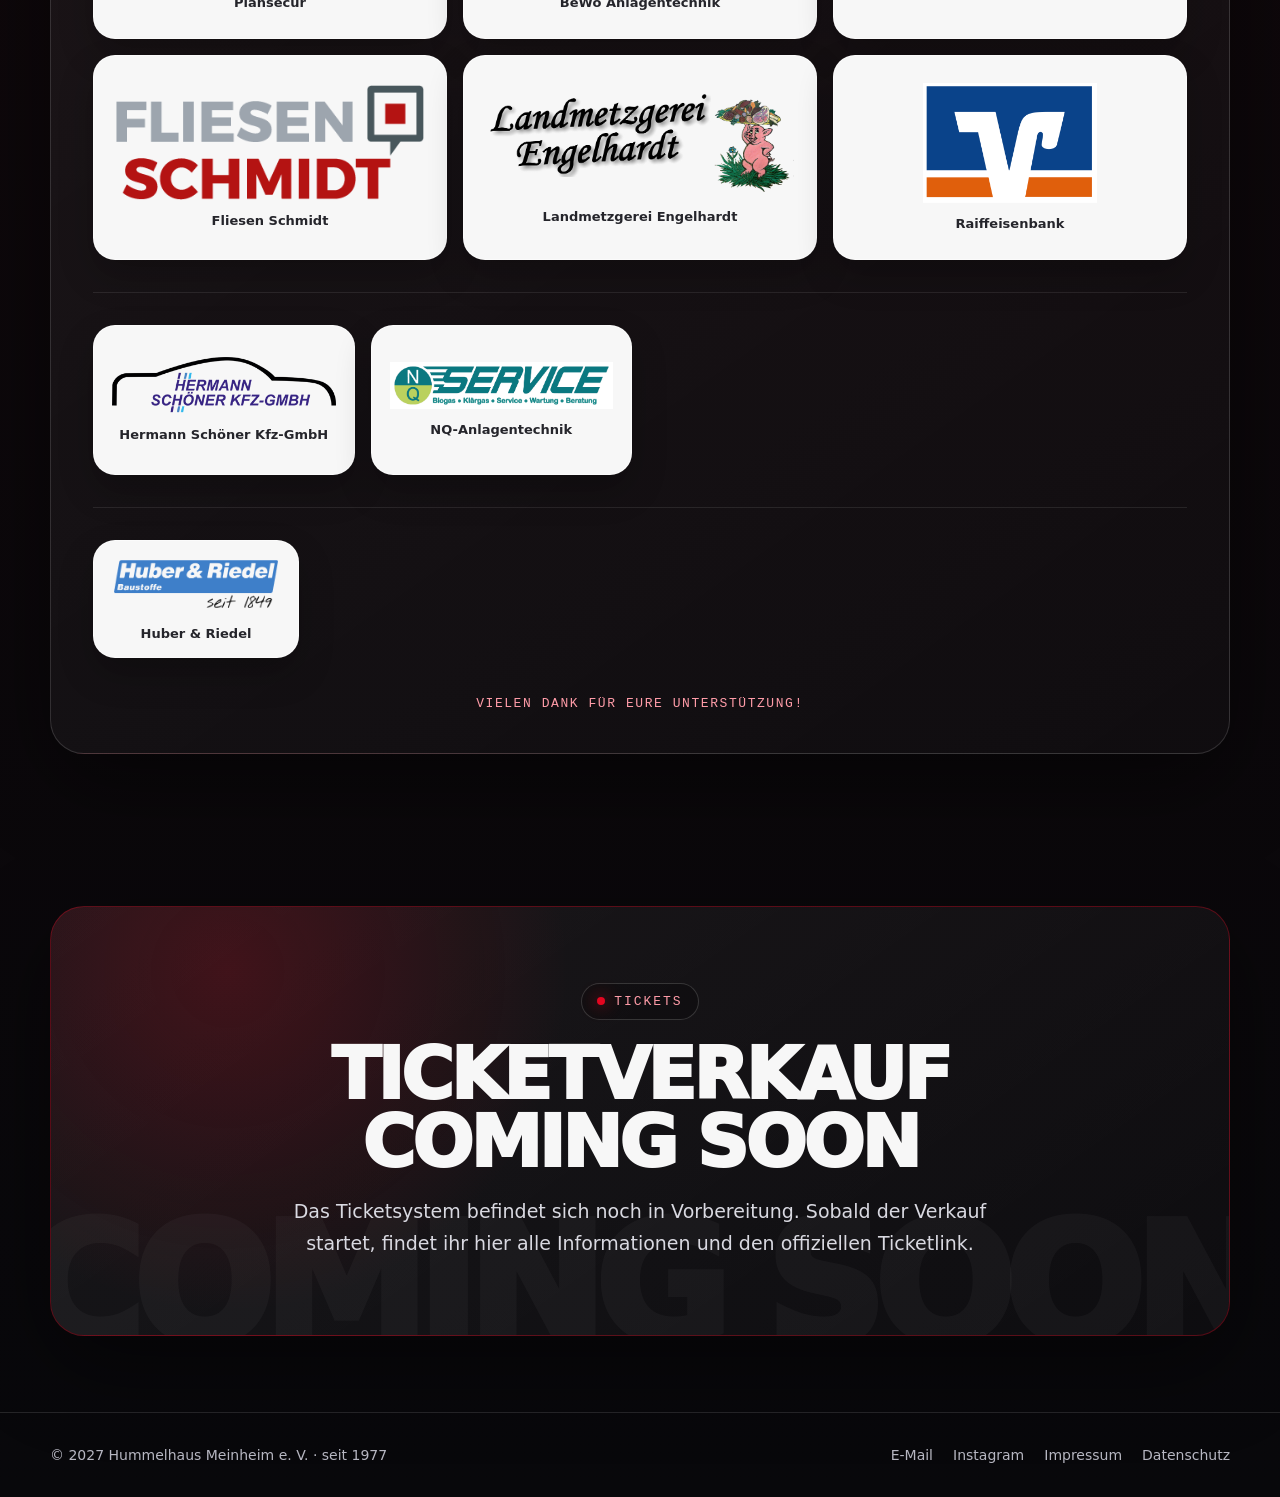
==== commit bf7a6cb8: "Update index.html" ====
--- a/index.html
+++ b/index.html
@@ -106,30 +106,8 @@
 <p class="sponsor-intro">Wir bedanken uns bei allen Unternehmen und Unterstützern, die das Hummelhaus Festival 2027 möglich machen.</p>
 <div class="sponsor-group" data-sponsor-group="large">
 <div class="sponsor-grid sponsor-grid-large">
-<article class="sponsor-card sponsor-card-large">
-<div class="sponsor-logo"><img src="Sponsoren/brauerei-strauss-wettelsheim.png" alt="Logo Brauerei Strauß Wettelsheim" loading="lazy"></div>
-<span class="sponsor-name">Brauerei Strauß Wettelsheim</span>
-</article>
-<article class="sponsor-card sponsor-card-large">
-<div class="sponsor-logo"><img src="Sponsoren/grillenberger.png" alt="Logo Grillenberger Tief- und Straßenbau GmbH" loading="lazy"></div>
-<span class="sponsor-name">Grillenberger Tief- und Straßenbau GmbH</span>
-</article>
-<article class="sponsor-card sponsor-card-large">
-<div class="sponsor-logo"><img src="Sponsoren/q-tac.png" alt="Logo Q-TAC" loading="lazy"></div>
-<span class="sponsor-name">Q-TAC</span>
-</article>
-<article class="sponsor-card sponsor-card-large">
-<div class="sponsor-logo"><img src="Sponsoren/pmc-westphal.png" alt="Logo pmc Westphal GmbH & Co. KG" loading="lazy"></div>
-<span class="sponsor-name">pmc Westphal GmbH & Co. KG</span>
-</article>
-<article class="sponsor-card sponsor-card-large">
-<div class="sponsor-logo"><img src="Sponsoren/wohnstudio-lehner.png" alt="Logo Wohnstudio Lehner" loading="lazy"></div>
-<span class="sponsor-name">Wohnstudio Lehner</span>
-</article>
-<article class="sponsor-card sponsor-card-large">
-<div class="sponsor-logo"><img src="Sponsoren/pension-meinheim.png" alt="Logo Pension Meinheim" loading="lazy"></div>
-<span class="sponsor-name">Pension Meinheim</span>
-</article>
+
+<!-- Helfer-Shirt -->
 <article class="sponsor-card sponsor-card-large sponsor-card-pflege">
 <div class="sponsor-logo"><img src="Sponsoren/pflege-daheim-sharp.png" alt="Logo Pflege Daheim" loading="lazy"></div>
 <span class="sponsor-name">Pflege Daheim</span>
@@ -138,6 +116,34 @@
 <div class="sponsor-logo"><img src="Sponsoren/berghof-clean.png" alt="Logo Berghof Oberweiler" loading="lazy"></div>
 <span class="sponsor-name">Berghof Oberweiler</span>
 </article>
+
+<!-- Platin -->
+<article class="sponsor-card sponsor-card-large">
+<div class="sponsor-logo"><img src="Sponsoren/brauerei-strauss-wettelsheim.png" alt="Logo Brauerei Strauß Wettelsheim" loading="lazy"></div>
+<span class="sponsor-name">Brauerei Strauß Wettelsheim</span>
+</article>
+<article class="sponsor-card sponsor-card-large">
+<div class="sponsor-logo"><img src="Sponsoren/grillenberger.png" alt="Logo Grillenberger Tief- und Straßenbau GmbH" loading="lazy"></div>
+<span class="sponsor-name">Grillenberger Tief- und Straßenbau GmbH</span>
+</article>
+<article class="sponsor-card sponsor-card-large">
+<div class="sponsor-logo"><img src="Sponsoren/q-tac.png" alt="Logo Q-TAC" loading="lazy"></div>
+<span class="sponsor-name">Q-TAC</span>
+</article>
+<article class="sponsor-card sponsor-card-large">
+<div class="sponsor-logo"><img src="Sponsoren/pmc-westphal.png" alt="Logo pmc Westphal GmbH & Co. KG" loading="lazy"></div>
+<span class="sponsor-name">pmc Westphal GmbH & Co. KG</span>
+</article>
+<article class="sponsor-card sponsor-card-large">
+<div class="sponsor-logo"><img src="Sponsoren/wohnstudio-lehner.png" alt="Logo Wohnstudio Lehner" loading="lazy"></div>
+<span class="sponsor-name">Wohnstudio Lehner</span>
+</article>
+<article class="sponsor-card sponsor-card-large">
+<div class="sponsor-logo"><img src="Sponsoren/pension-meinheim.png" alt="Logo Pension Meinheim" loading="lazy"></div>
+<span class="sponsor-name">Pension Meinheim</span>
+</article>
+
+<!-- Gold -->
 <article class="sponsor-card sponsor-card-large">
 <div class="sponsor-logo"><img src="Sponsoren/plansecur.png" alt="Logo Plansecur" loading="lazy"></div>
 <span class="sponsor-name">Plansecur</span>
@@ -147,6 +153,10 @@
 <span class="sponsor-name">BeWo Anlagentechnik</span>
 </article>
 <article class="sponsor-card sponsor-card-large">
+<div class="sponsor-logo"><img src="Sponsoren/lohnunternehmen-daniel-wolf.png" alt="Logo Lohnunternehmen Daniel Wolf" loading="lazy"></div>
+<span class="sponsor-name">Lohnunternehmen Daniel Wolf</span>
+</article>
+<article class="sponsor-card sponsor-card-large">
 <div class="sponsor-logo"><img src="Sponsoren/fliesen-schmidt.png" alt="Logo Fliesen Schmidt" loading="lazy"></div>
 <span class="sponsor-name">Fliesen Schmidt</span>
 </article>
@@ -166,10 +176,6 @@
 <div class="sponsor-logo"><img src="Sponsoren/raiffeisenbank.png" alt="Logo Raiffeisenbank" loading="lazy"></div>
 <span class="sponsor-name">Raiffeisenbank</span>
 </article>
-<article class="sponsor-card sponsor-card-large">
-<div class="sponsor-logo"><img src="Sponsoren/lohnunternehmen-daniel-wolf.png" alt="Logo Lohnunternehmen Daniel Wolf" loading="lazy"></div>
-<span class="sponsor-name">Lohnunternehmen Daniel Wolf</span>
-</article>
 </div>
 </div>
 <div class="sponsor-group" data-sponsor-group="medium">
@@ -179,7 +185,7 @@
 <span class="sponsor-name">Hueber Nutzfahrzeuge</span>
 </article>
 <article class="sponsor-card sponsor-card-medium">
-<div class="sponsor-logo"><img src="Sponsoren/hermann-schoener-kfz.png" alt="Logo Hermann Schöner Kfz-GmbH" loading="lazy"></div>
+<div class="sponsor-logo"><img src="Sponsoren/hermann-schoener.png" alt="Logo Hermann Schöner" loading="lazy"></div>
 <span class="sponsor-name">Hermann Schöner Kfz-GmbH</span>
 </article>
 <article class="sponsor-card sponsor-card-medium">
--- a/style.css
+++ b/style.css
@@ -462,7 +462,7 @@
   max-height: 96px;
   object-fit: contain;
 }
-.sponsor-card-pflege .sponsor-logo img { max-height: 124px; }
+.sponsor-card-pflege .sponsor-logo img { max-height: 150px; }
 .sponsor-card-berghof .sponsor-logo img { max-height: 96px; }
 .sponsor-card-medium { min-height: 150px; padding: 18px; }
 .sponsor-card-medium .sponsor-logo img { max-height: 82px; }
@@ -565,3 +565,120 @@
     overflow-x: clip;
   }
 }
+
+/* Impressum und Datenschutz */
+
+.legal-page {
+  min-height: 100vh;
+  padding: 60px 20px;
+  color: var(--text);
+  background:
+    radial-gradient(circle at 15% 10%, rgba(227, 6, 32, .28), transparent 30%),
+    radial-gradient(circle at 82% 18%, rgba(118, 0, 12, .25), transparent 28%),
+    linear-gradient(180deg, #08080b 0%, #11070a 48%, #08080b 100%);
+}
+
+.legal-page::before {
+  content: "";
+  position: fixed;
+  inset: 0;
+  z-index: -1;
+  pointer-events: none;
+  opacity: .18;
+  background-image:
+    radial-gradient(rgba(255, 255, 255, .35) 1px, transparent 1px);
+  background-size: 6px 6px;
+}
+
+.legal-container {
+  width: min(900px, 100%);
+  margin: 0 auto;
+  padding: clamp(28px, 5vw, 55px);
+  border: 1px solid rgba(255, 255, 255, .14);
+  border-radius: 30px;
+  background:
+    radial-gradient(circle at 12% 12%, rgba(227, 6, 32, .14), transparent 30%),
+    rgba(255, 255, 255, .055);
+  box-shadow: var(--shadow);
+  backdrop-filter: blur(12px);
+}
+
+.legal-container h1 {
+  max-width: none;
+  margin: 28px 0 35px;
+  font-size: clamp(42px, 7vw, 72px);
+  line-height: .95;
+  letter-spacing: -.045em;
+  text-transform: uppercase;
+}
+
+.legal-container h2 {
+  max-width: none;
+  margin: 38px 0 10px;
+  color: #ffffff;
+  font-size: 24px;
+  line-height: 1.25;
+  letter-spacing: normal;
+  text-transform: none;
+}
+
+.legal-container h3 {
+  margin: 28px 0 8px;
+  color: #ffffff;
+  font-size: 19px;
+}
+
+.legal-container p,
+.legal-container li {
+  color: #d7d7df;
+  line-height: 1.75;
+}
+
+.legal-container ul {
+  padding-left: 24px;
+}
+
+.legal-container a {
+  color: var(--red-soft);
+  text-decoration: underline;
+  text-underline-offset: 4px;
+}
+
+.legal-container a:hover {
+  color: #ffffff;
+}
+
+.legal-back {
+  display: inline-flex;
+  align-items: center;
+  border: 1px solid var(--line);
+  border-radius: 999px;
+  padding: 11px 17px;
+  color: #ffffff !important;
+  background: rgba(255, 255, 255, .06);
+  font-weight: 800;
+  text-decoration: none !important;
+}
+
+.legal-back:hover {
+  background: rgba(227, 6, 32, .18);
+}
+
+@media (max-width: 600px) {
+  .legal-page {
+    padding: 25px 12px;
+  }
+
+  .legal-container {
+    padding: 25px 20px;
+    border-radius: 24px;
+  }
+
+  .legal-container h1 {
+    font-size: 38px;
+  }
+
+  .legal-container h2 {
+    font-size: 21px;
+  }
+}
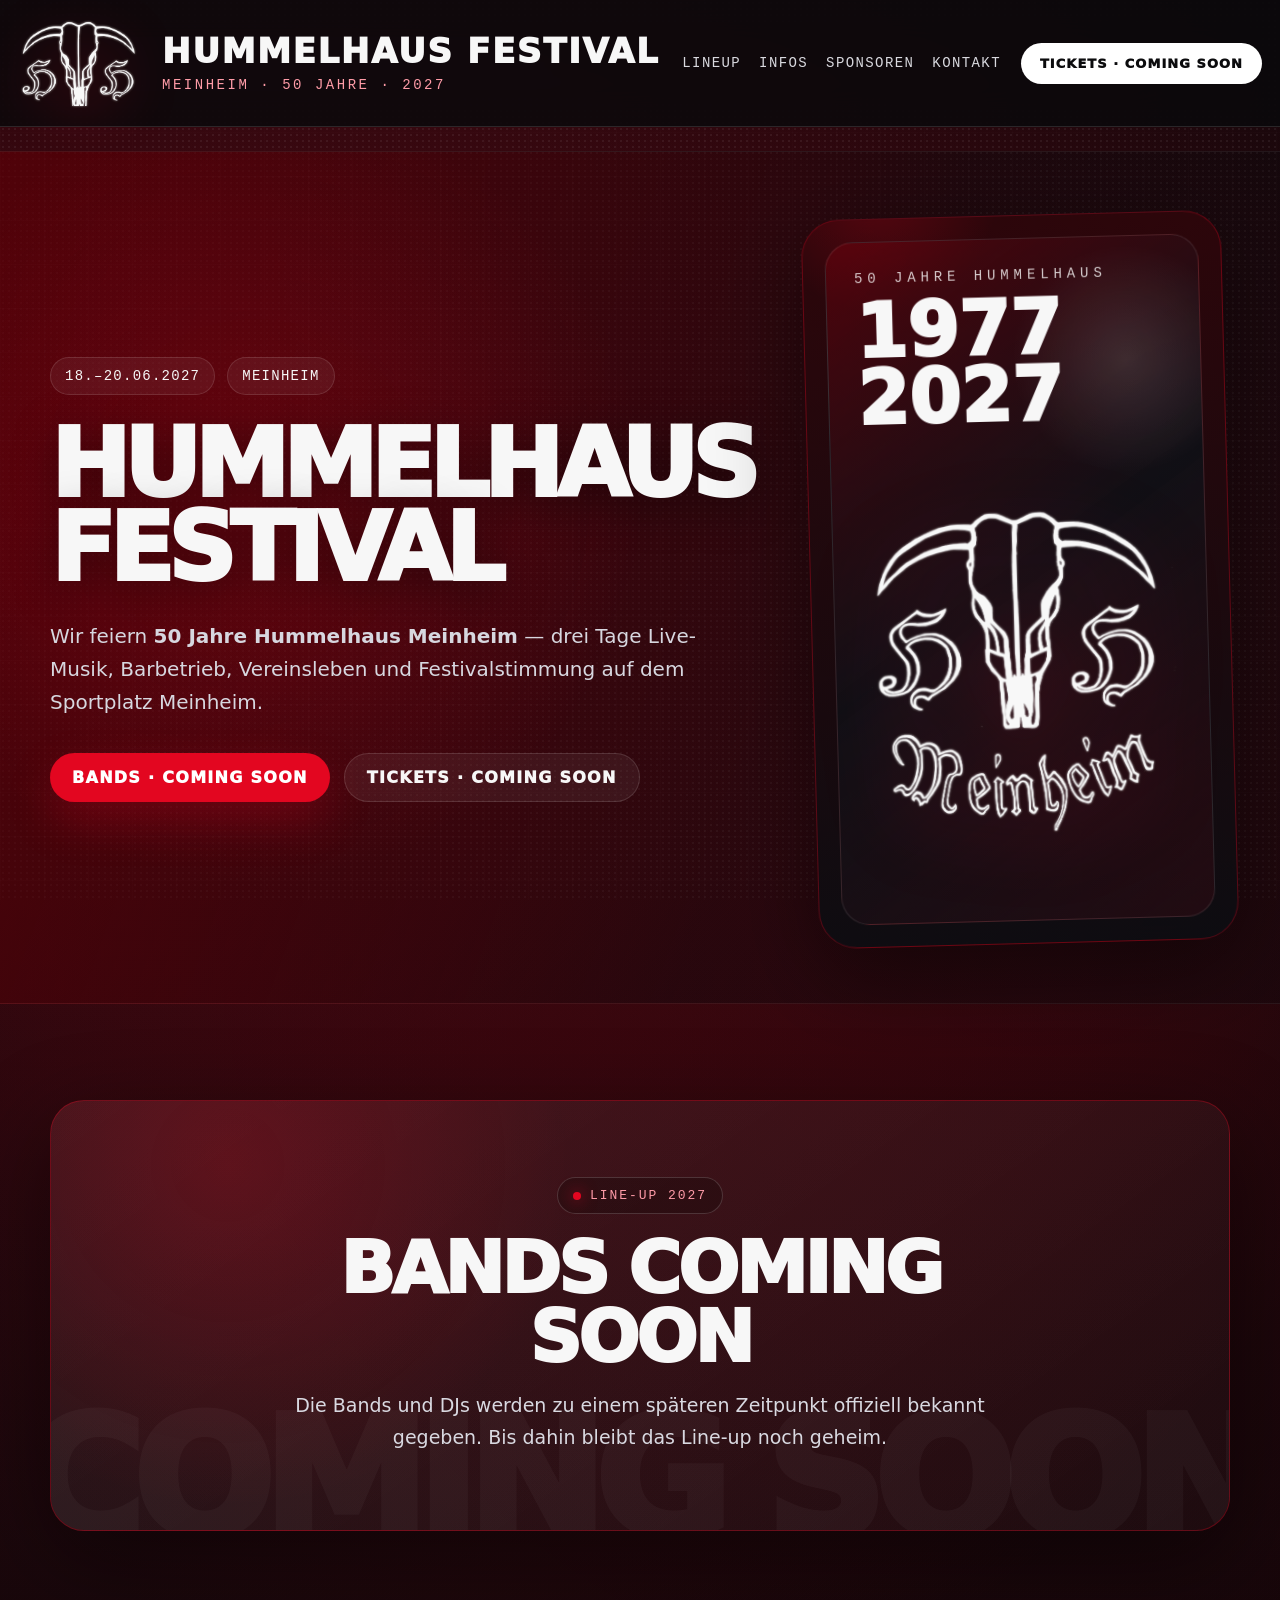
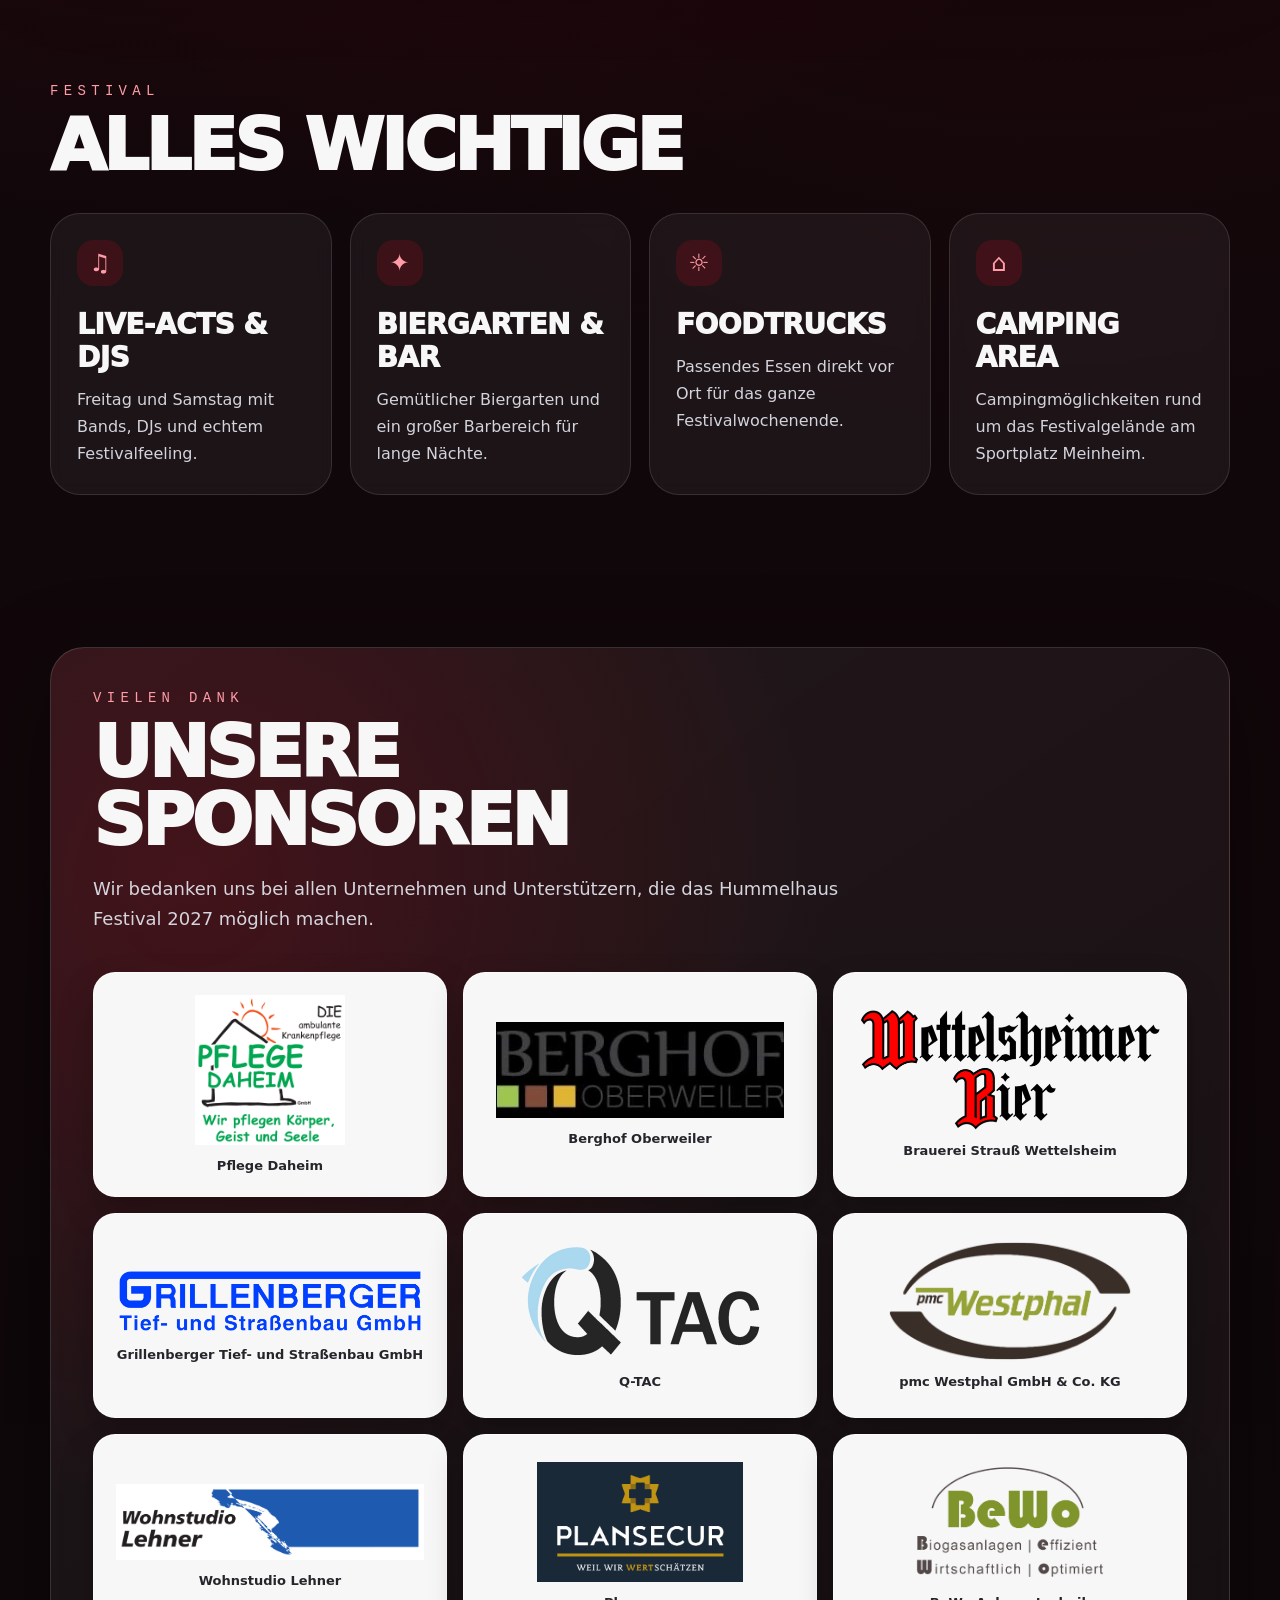
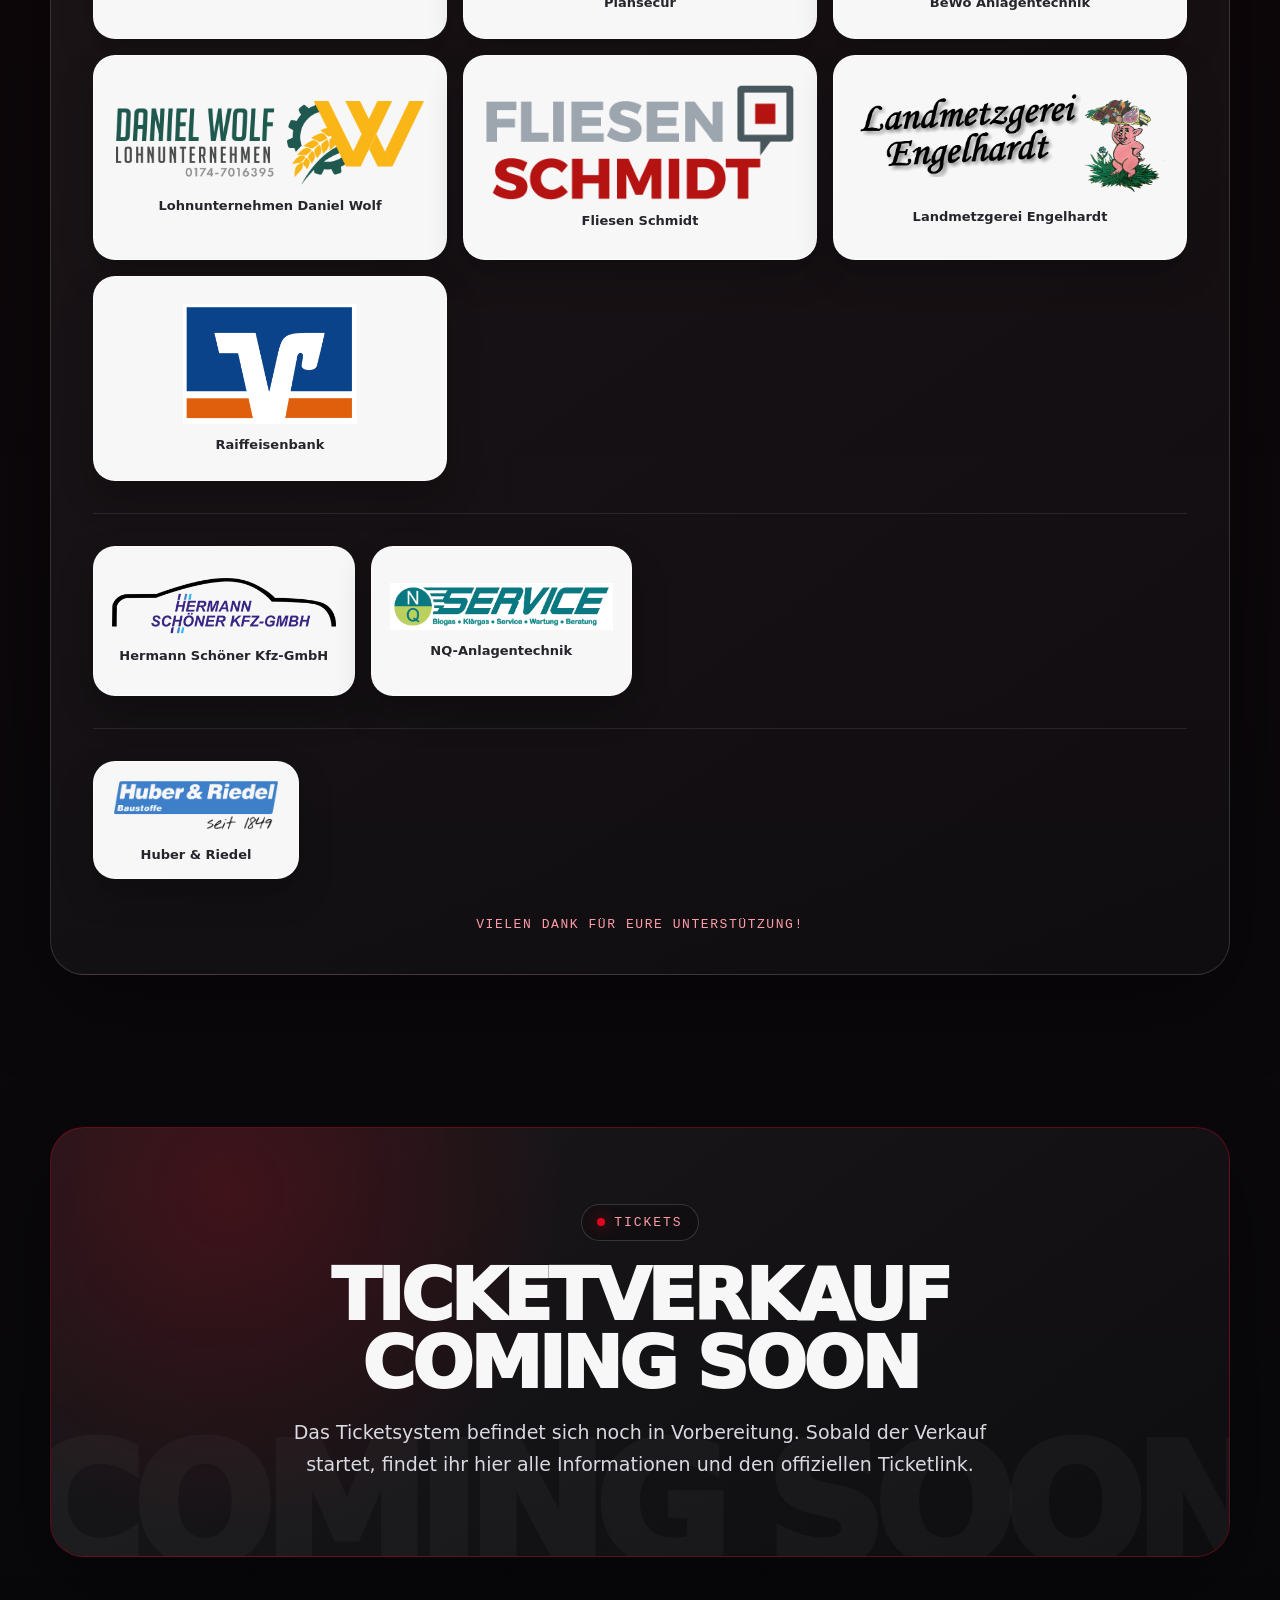
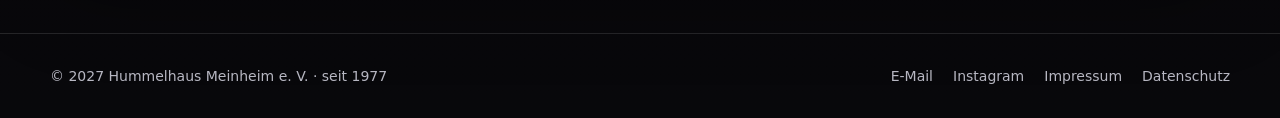
==== commit 56bf9e8d: "Update index.html" ====
--- a/index.html
+++ b/index.html
@@ -113,7 +113,7 @@
 <span class="sponsor-name">Pflege Daheim</span>
 </article>
 <article class="sponsor-card sponsor-card-large sponsor-card-berghof">
-<div class="sponsor-logo"><img src="Sponsoren/berghof-clean.png" alt="Logo Berghof Oberweiler" loading="lazy"></div>
+<div class="sponsor-logo"><img src="Sponsoren/berghof-oberweiler.png" alt="Logo Berghof Oberweiler" loading="lazy"></div>
 <span class="sponsor-name">Berghof Oberweiler</span>
 </article>
 
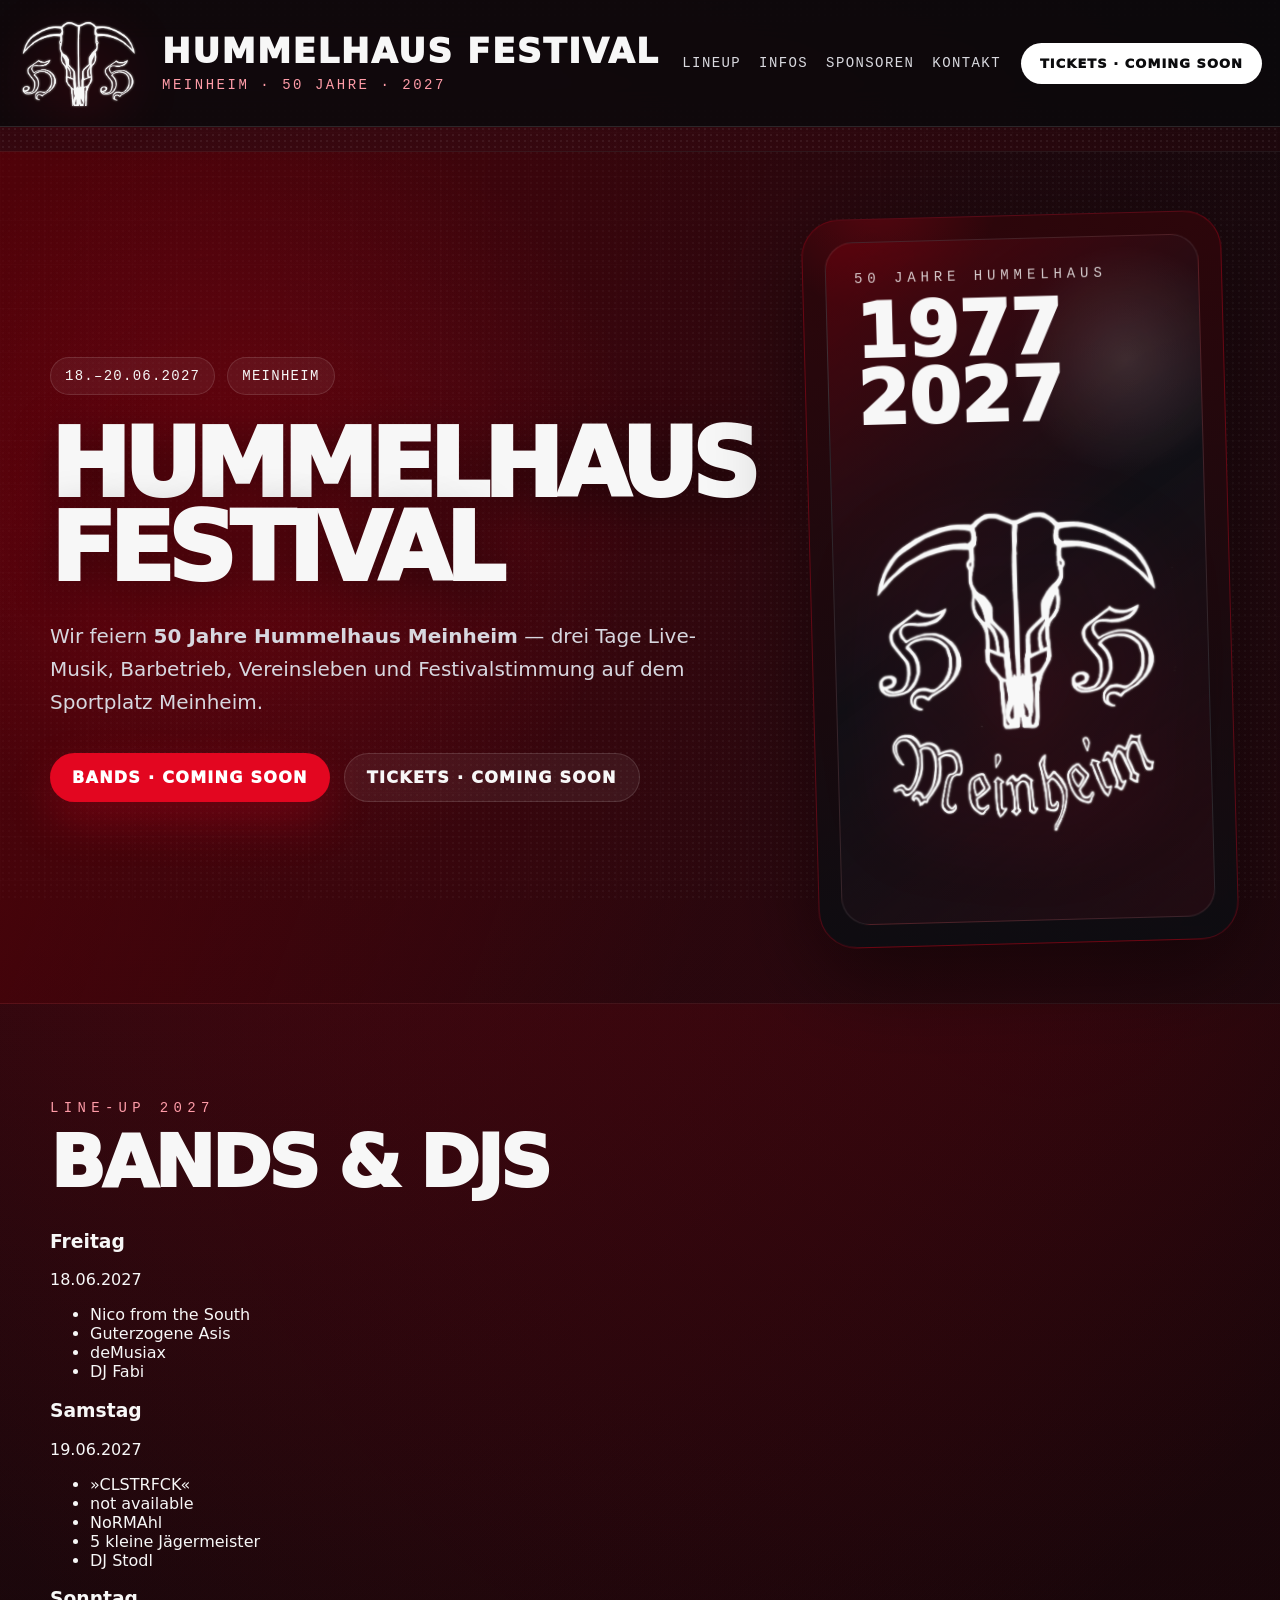
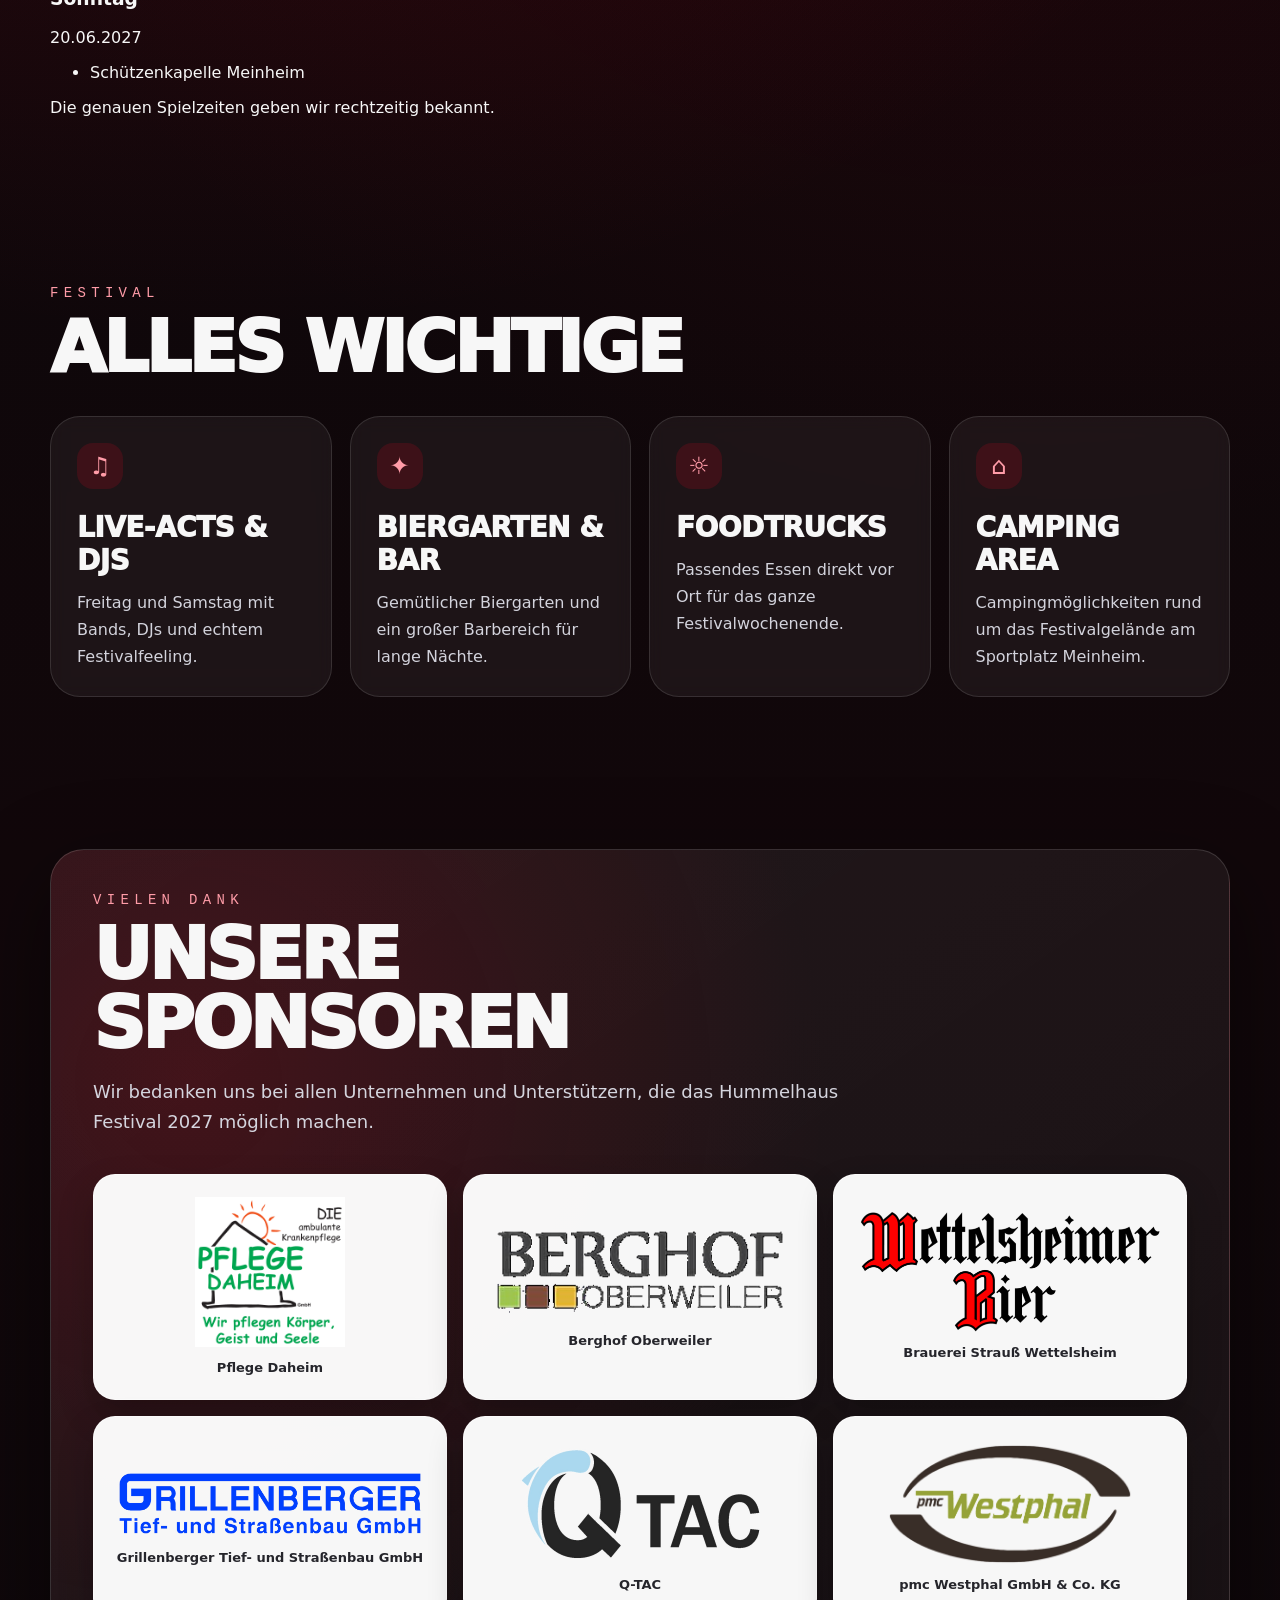
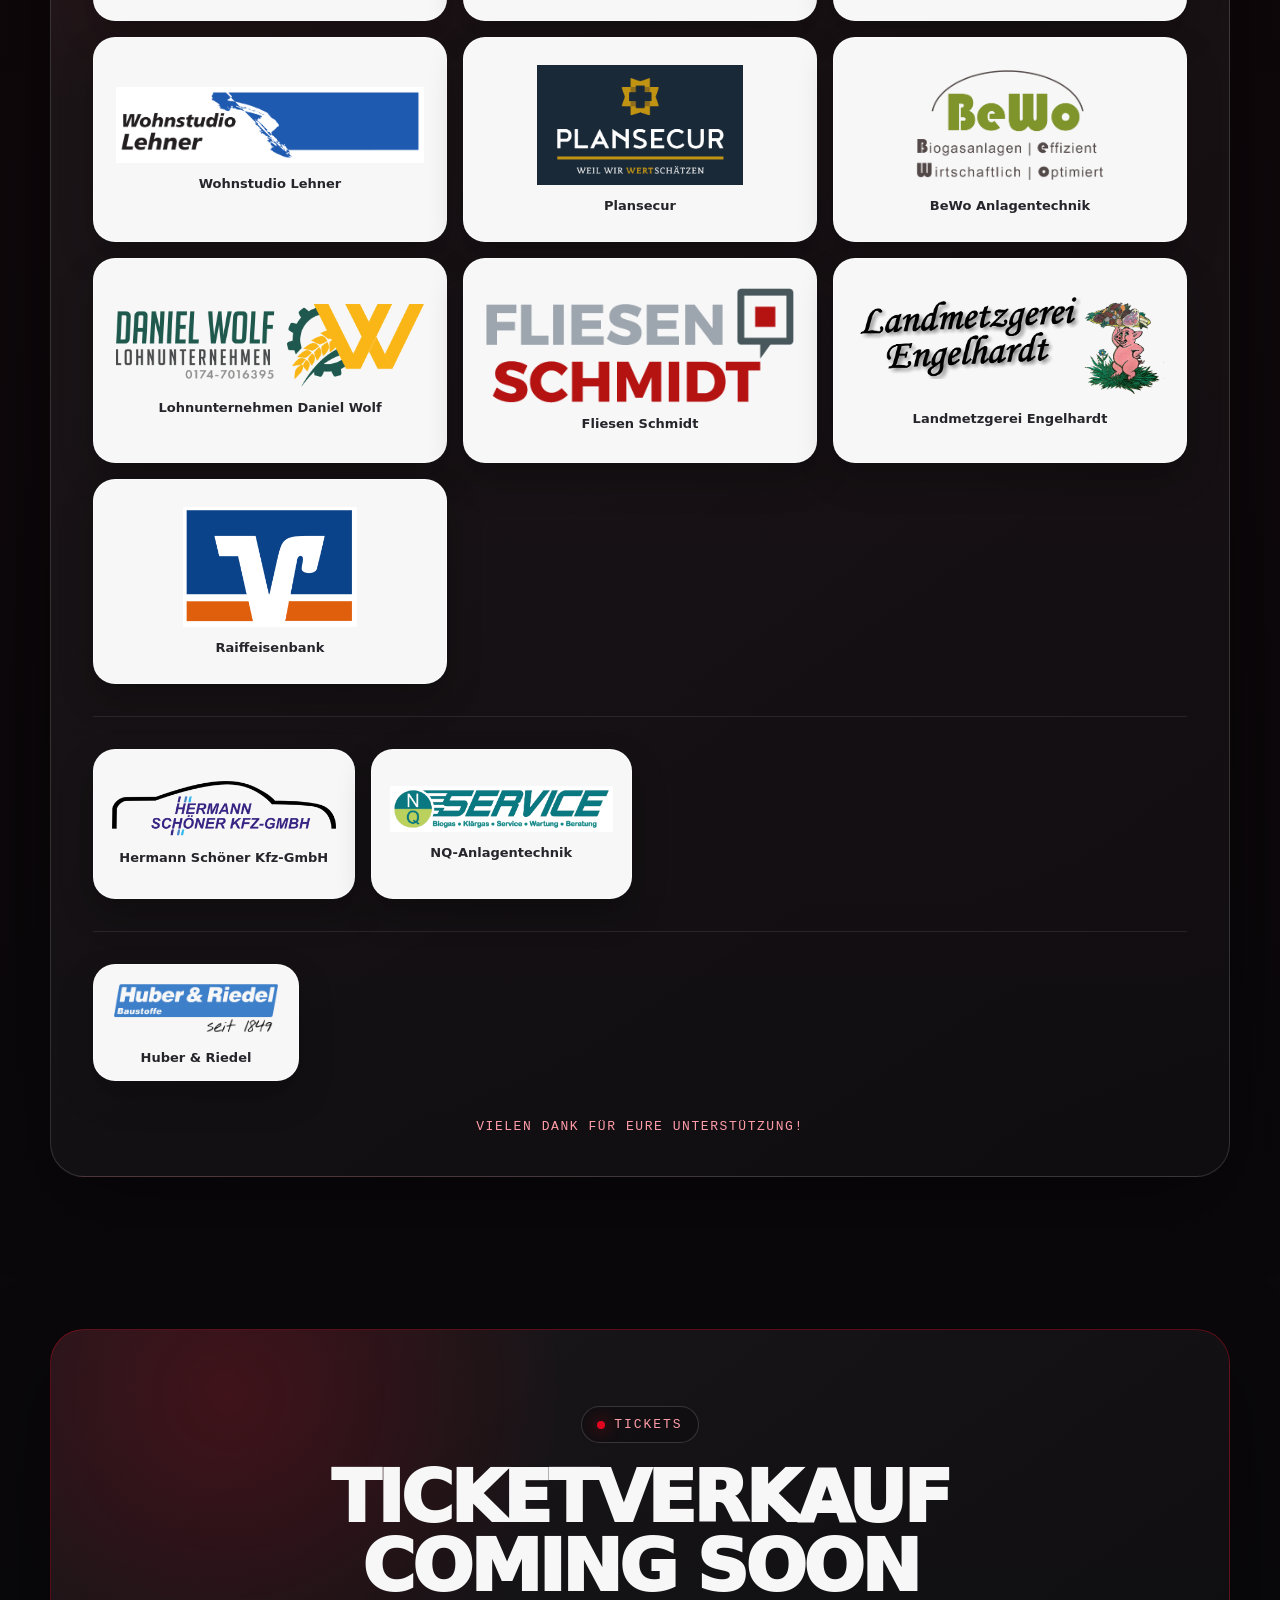
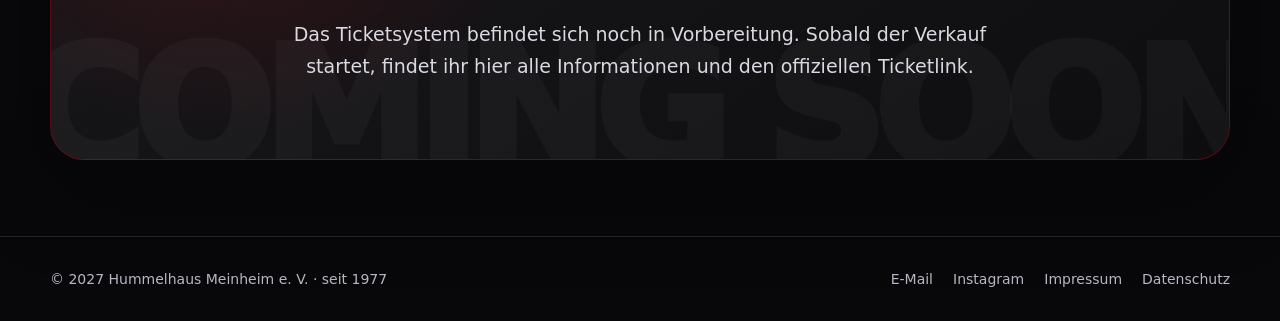
==== commit 9860c37a: "hinzufügen von bands" ====
--- a/index.html
+++ b/index.html
@@ -1,272 +1,329 @@
 <!DOCTYPE html>
 <html lang="de">
+
 <head>
-<meta charset="utf-8"/>
-<meta content="width=device-width, initial-scale=1" name="viewport"/>
-<title>Hummelhaus Festival 2027</title>
-<meta content="50 Jahre Hummelhaus Meinheim Festival vom 18.–20. Juni 2027 in Meinheim." name="description"/>
-<link rel="stylesheet" href="style.css">
-<link rel="icon" type="image/png" sizes="512x512" href="/favicon.png">
-<link rel="shortcut icon" href="/favicon.ico">
-<link rel="apple-touch-icon" sizes="180x180" href="/apple-touch-icon.png">
+  <meta charset="utf-8" />
+  <meta content="width=device-width, initial-scale=1" name="viewport" />
+  <title>Hummelhaus Festival 2027</title>
+  <meta content="50 Jahre Hummelhaus Meinheim Festival vom 18.–20. Juni 2027 in Meinheim." name="description" />
+  <link rel="stylesheet" href="style.css">
+  <link rel="icon" type="image/png" sizes="512x512" href="/favicon.png">
+  <link rel="shortcut icon" href="/favicon.ico">
+  <link rel="apple-touch-icon" sizes="180x180" href="/apple-touch-icon.png">
 </head>
+
 <body>
-<header class="nav">
-<div class="container nav-inner">
-<a aria-label="Zur Startseite" class="brand" href="#home">
-<div class="brand-mark">
-<img alt="50 Jahre Meinheim Logo" src="[data-uri]"/>
-</div>
-<div class="brand-copy">
-<p class="brand-title">Hummelhaus Festival</p>
-<p class="brand-sub">Meinheim · 50 Jahre · 2027</p>
-</div>
-</a>
-<nav aria-label="Hauptnavigation" class="nav-links">
-<a href="#lineup">Lineup</a>
-<a href="#infos">Infos</a>
-<a href="#sponsoren">Sponsoren</a>
-<a href="#kontakt">Kontakt</a>
-</nav>
-<a class="btn btn-light nav-ticket" href="#tickets">Tickets · Coming Soon</a>
-</div>
-</header>
-<main id="home">
-<section class="container hero">
-<div>
-<div class="pills">
-<span class="pill">18.–20.06.2027</span>
-<span class="pill">Meinheim</span>
-</div>
-<h1>Hummelhaus Festival</h1>
-<p class="hero-text">
+  <header class="nav">
+    <div class="container nav-inner">
+      <a aria-label="Zur Startseite" class="brand" href="#home">
+        <div class="brand-mark">
+          <img alt="50 Jahre Meinheim Logo"
+            src="[data-uri]" />
+        </div>
+        <div class="brand-copy">
+          <p class="brand-title">Hummelhaus Festival</p>
+          <p class="brand-sub">Meinheim · 50 Jahre · 2027</p>
+        </div>
+      </a>
+      <nav aria-label="Hauptnavigation" class="nav-links">
+        <a href="#lineup">Lineup</a>
+        <a href="#infos">Infos</a>
+        <a href="#sponsoren">Sponsoren</a>
+        <a href="#kontakt">Kontakt</a>
+      </nav>
+      <a class="btn btn-light nav-ticket" href="#tickets">Tickets · Coming Soon</a>
+    </div>
+  </header>
+  <main id="home">
+    <section class="container hero">
+      <div>
+        <div class="pills">
+          <span class="pill">18.–20.06.2027</span>
+          <span class="pill">Meinheim</span>
+        </div>
+        <h1>Hummelhaus Festival</h1>
+        <p class="hero-text">
           Wir feiern <strong>50 Jahre Hummelhaus Meinheim</strong> — drei Tage Live-Musik,
           Barbetrieb, Vereinsleben und Festivalstimmung auf dem Sportplatz Meinheim.
         </p>
-<div class="hero-actions">
-<a class="btn btn-red" href="#lineup">Bands · Coming Soon</a>
-<a class="btn btn-outline" href="#tickets">Tickets · Coming Soon</a>
-</div>
-</div>
-<aside aria-label="Festival-Plakat mit Hummelhaus-Logo" class="poster">
-<div class="poster-inner">
-<div>
-<p class="poster-small">50 Jahre Hummelhaus</p>
-<p class="poster-year">1977<br/>2027</p>
-</div>
-<div class="logo-card">
-<div class="logo-frame">
-<img alt="50 Jahre Meinheim Logo" src="[data-uri]"/>
-</div>
-</div>
-</div>
-</aside>
-</section>
-<section class="container" id="lineup">
-<div class="coming-soon-panel">
-<div class="coming-badge">Line-up 2027</div>
-<h2>Bands coming soon</h2>
-<p>
-          Die Bands und DJs werden zu einem späteren Zeitpunkt offiziell bekannt gegeben.
-          Bis dahin bleibt das Line-up noch geheim.
-        </p>
-</div>
-</section>
-<section class="container" id="infos">
-<p class="eyebrow">Festival</p>
-<h2>Alles Wichtige</h2>
-<div class="info-grid">
-<article class="info-card">
-<div class="info-icon">♫</div>
-<h3>Live-Acts &amp; DJs</h3>
-<p>Freitag und Samstag mit Bands, DJs und echtem Festivalfeeling.</p>
-</article>
-<article class="info-card">
-<div class="info-icon">✦</div>
-<h3>Biergarten &amp; Bar</h3>
-<p>Gemütlicher Biergarten und ein großer Barbereich für lange Nächte.</p>
-</article>
-<article class="info-card">
-<div class="info-icon">☼</div>
-<h3>Foodtrucks</h3>
-<p>Passendes Essen direkt vor Ort für das ganze Festivalwochenende.</p>
-</article>
-<article class="info-card">
-<div class="info-icon">⌂</div>
-<h3>Camping Area</h3>
-<p>Campingmöglichkeiten rund um das Festivalgelände am Sportplatz Meinheim.</p>
-</article>
-</div>
-</section>
-<!-- Sponsoren: Fehlende Bilddateien werden automatisch ausgeblendet. Sobald eine Datei mit dem vorbereiteten Namen im Ordner "sponsoren" liegt, erscheint die Karte beim nächsten Laden automatisch. -->
-<section class="container" id="sponsoren">
-<div class="sponsor-panel">
-<p class="eyebrow">Vielen Dank</p>
-<h2>Unsere Sponsoren</h2>
-<p class="sponsor-intro">Wir bedanken uns bei allen Unternehmen und Unterstützern, die das Hummelhaus Festival 2027 möglich machen.</p>
-<div class="sponsor-group" data-sponsor-group="large">
-<div class="sponsor-grid sponsor-grid-large">
-
-<!-- Helfer-Shirt -->
-<article class="sponsor-card sponsor-card-large sponsor-card-pflege">
-<div class="sponsor-logo"><img src="Sponsoren/pflege-daheim-sharp.png" alt="Logo Pflege Daheim" loading="lazy"></div>
-<span class="sponsor-name">Pflege Daheim</span>
-</article>
-<article class="sponsor-card sponsor-card-large sponsor-card-berghof">
-<div class="sponsor-logo"><img src="Sponsoren/berghof-oberweiler.png" alt="Logo Berghof Oberweiler" loading="lazy"></div>
-<span class="sponsor-name">Berghof Oberweiler</span>
-</article>
-
-<!-- Platin -->
-<article class="sponsor-card sponsor-card-large">
-<div class="sponsor-logo"><img src="Sponsoren/brauerei-strauss-wettelsheim.png" alt="Logo Brauerei Strauß Wettelsheim" loading="lazy"></div>
-<span class="sponsor-name">Brauerei Strauß Wettelsheim</span>
-</article>
-<article class="sponsor-card sponsor-card-large">
-<div class="sponsor-logo"><img src="Sponsoren/grillenberger.png" alt="Logo Grillenberger Tief- und Straßenbau GmbH" loading="lazy"></div>
-<span class="sponsor-name">Grillenberger Tief- und Straßenbau GmbH</span>
-</article>
-<article class="sponsor-card sponsor-card-large">
-<div class="sponsor-logo"><img src="Sponsoren/q-tac.png" alt="Logo Q-TAC" loading="lazy"></div>
-<span class="sponsor-name">Q-TAC</span>
-</article>
-<article class="sponsor-card sponsor-card-large">
-<div class="sponsor-logo"><img src="Sponsoren/pmc-westphal.png" alt="Logo pmc Westphal GmbH & Co. KG" loading="lazy"></div>
-<span class="sponsor-name">pmc Westphal GmbH & Co. KG</span>
-</article>
-<article class="sponsor-card sponsor-card-large">
-<div class="sponsor-logo"><img src="Sponsoren/wohnstudio-lehner.png" alt="Logo Wohnstudio Lehner" loading="lazy"></div>
-<span class="sponsor-name">Wohnstudio Lehner</span>
-</article>
-<article class="sponsor-card sponsor-card-large">
-<div class="sponsor-logo"><img src="Sponsoren/pension-meinheim.png" alt="Logo Pension Meinheim" loading="lazy"></div>
-<span class="sponsor-name">Pension Meinheim</span>
-</article>
-
-<!-- Gold -->
-<article class="sponsor-card sponsor-card-large">
-<div class="sponsor-logo"><img src="Sponsoren/plansecur.png" alt="Logo Plansecur" loading="lazy"></div>
-<span class="sponsor-name">Plansecur</span>
-</article>
-<article class="sponsor-card sponsor-card-large">
-<div class="sponsor-logo"><img src="Sponsoren/bewo-anlagentechnik.png" alt="Logo BeWo Anlagentechnik" loading="lazy"></div>
-<span class="sponsor-name">BeWo Anlagentechnik</span>
-</article>
-<article class="sponsor-card sponsor-card-large">
-<div class="sponsor-logo"><img src="Sponsoren/lohnunternehmen-daniel-wolf.png" alt="Logo Lohnunternehmen Daniel Wolf" loading="lazy"></div>
-<span class="sponsor-name">Lohnunternehmen Daniel Wolf</span>
-</article>
-<article class="sponsor-card sponsor-card-large">
-<div class="sponsor-logo"><img src="Sponsoren/fliesen-schmidt.png" alt="Logo Fliesen Schmidt" loading="lazy"></div>
-<span class="sponsor-name">Fliesen Schmidt</span>
-</article>
-<article class="sponsor-card sponsor-card-large">
-<div class="sponsor-logo"><img src="Sponsoren/kipf.png" alt="Logo KIPF" loading="lazy"></div>
-<span class="sponsor-name">KIPF</span>
-</article>
-<article class="sponsor-card sponsor-card-large">
-<div class="sponsor-logo"><img src="Sponsoren/wieser-international.png" alt="Logo Wieser International" loading="lazy"></div>
-<span class="sponsor-name">Wieser International</span>
-</article>
-<article class="sponsor-card sponsor-card-large">
-<div class="sponsor-logo"><img src="Sponsoren/metzgerei-engelhardt.png" alt="Logo Landmetzgerei Engelhardt" loading="lazy"></div>
-<span class="sponsor-name">Landmetzgerei Engelhardt</span>
-</article>
-<article class="sponsor-card sponsor-card-large">
-<div class="sponsor-logo"><img src="Sponsoren/raiffeisenbank.png" alt="Logo Raiffeisenbank" loading="lazy"></div>
-<span class="sponsor-name">Raiffeisenbank</span>
-</article>
-</div>
-</div>
-<div class="sponsor-group" data-sponsor-group="medium">
-<div class="sponsor-grid sponsor-grid-medium">
-<article class="sponsor-card sponsor-card-medium">
-<div class="sponsor-logo"><img src="Sponsoren/hueber-nutzfahrzeuge.png" alt="Logo Hueber Nutzfahrzeuge" loading="lazy"></div>
-<span class="sponsor-name">Hueber Nutzfahrzeuge</span>
-</article>
-<article class="sponsor-card sponsor-card-medium">
-<div class="sponsor-logo"><img src="Sponsoren/hermann-schoener.png" alt="Logo Hermann Schöner" loading="lazy"></div>
-<span class="sponsor-name">Hermann Schöner Kfz-GmbH</span>
-</article>
-<article class="sponsor-card sponsor-card-medium">
-<div class="sponsor-logo"><img src="Sponsoren/nq-anlagentechnik.png" alt="Logo NQ-Anlagentechnik" loading="lazy"></div>
-<span class="sponsor-name">NQ-Anlagentechnik</span>
-</article>
-<article class="sponsor-card sponsor-card-medium">
-<div class="sponsor-logo"><img src="Sponsoren/pva-meinheim.png" alt="Logo PVA Meinheim" loading="lazy"></div>
-<span class="sponsor-name">PVA Meinheim</span>
-</article>
-</div>
-</div>
-<div class="sponsor-group" data-sponsor-group="small">
-<div class="sponsor-grid sponsor-grid-small">
-<article class="sponsor-card sponsor-card-small">
-<div class="sponsor-logo"><img src="Sponsoren/huber-und-riedel.png" alt="Logo Huber & Riedel" loading="lazy"></div>
-<span class="sponsor-name">Huber & Riedel</span>
-</article>
-</div>
-</div>
-<p class="sponsor-thanks">Vielen Dank für eure Unterstützung!</p>
-</div>
-</section>
-<script>
-(() => {
-  const refreshGroup = group => {
-    const visibleCards = [...group.querySelectorAll('.sponsor-card')].some(card => !card.hidden);
-    group.hidden = !visibleCards;
-  };
-
-  document.querySelectorAll('.sponsor-card img').forEach(img => {
-    const card = img.closest('.sponsor-card');
-    const group = img.closest('.sponsor-group');
-    const hideMissing = () => {
-      card.hidden = true;
-      refreshGroup(group);
-    };
-
-    img.addEventListener('error', hideMissing, { once: true });
-    if (img.complete && img.naturalWidth === 0) hideMissing();
-  });
-
-  document.querySelectorAll('.sponsor-group').forEach(refreshGroup);
-})();
-</script>
-<section class="container" id="tickets">
-<div class="coming-soon-panel">
-<div class="coming-badge">Tickets</div>
-<h2>Ticketverkauf coming soon</h2>
-<p>
+        <div class="hero-actions">
+          <a class="btn btn-red" href="#lineup">Bands · Coming Soon</a>
+          <a class="btn btn-outline" href="#tickets">Tickets · Coming Soon</a>
+        </div>
+      </div>
+      <aside aria-label="Festival-Plakat mit Hummelhaus-Logo" class="poster">
+        <div class="poster-inner">
+          <div>
+            <p class="poster-small">50 Jahre Hummelhaus</p>
+            <p class="poster-year">1977<br />2027</p>
+          </div>
+          <div class="logo-card">
+            <div class="logo-frame">
+              <img alt="50 Jahre Meinheim Logo"
+                src="[data-uri]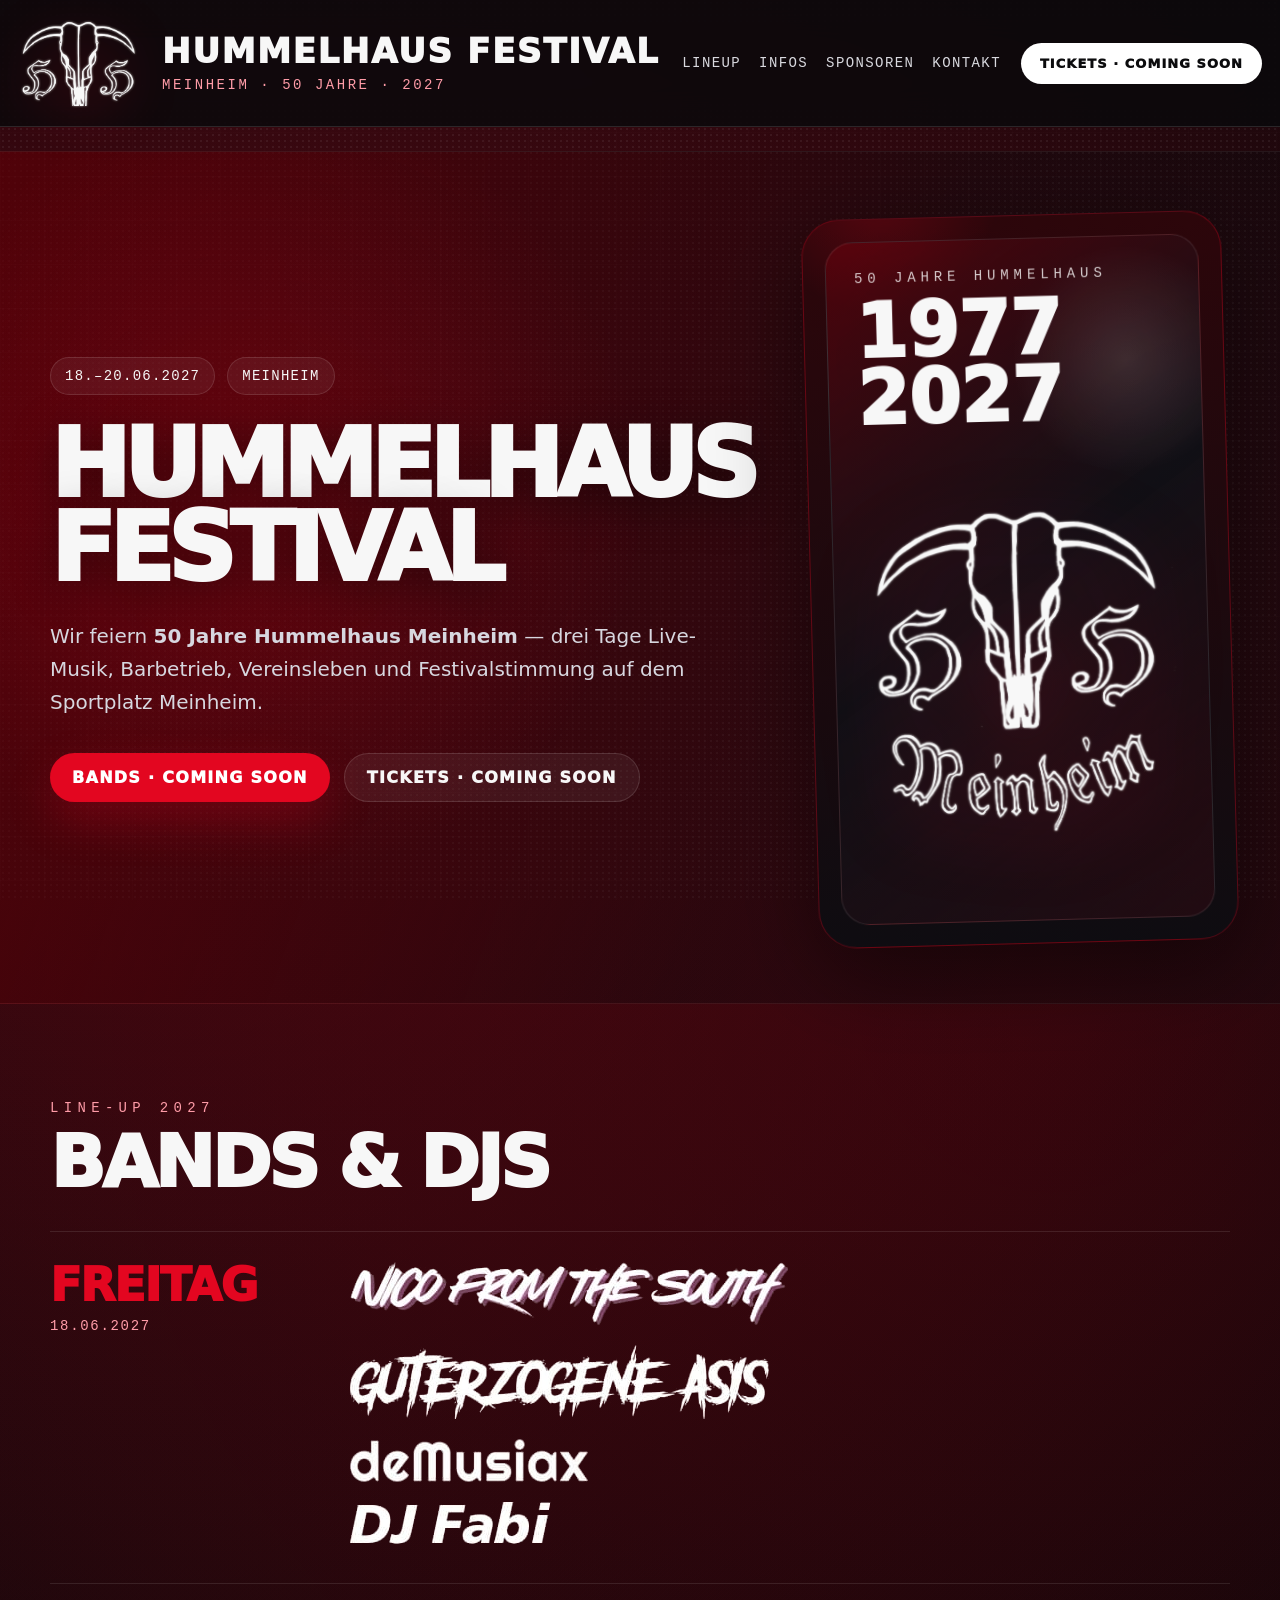
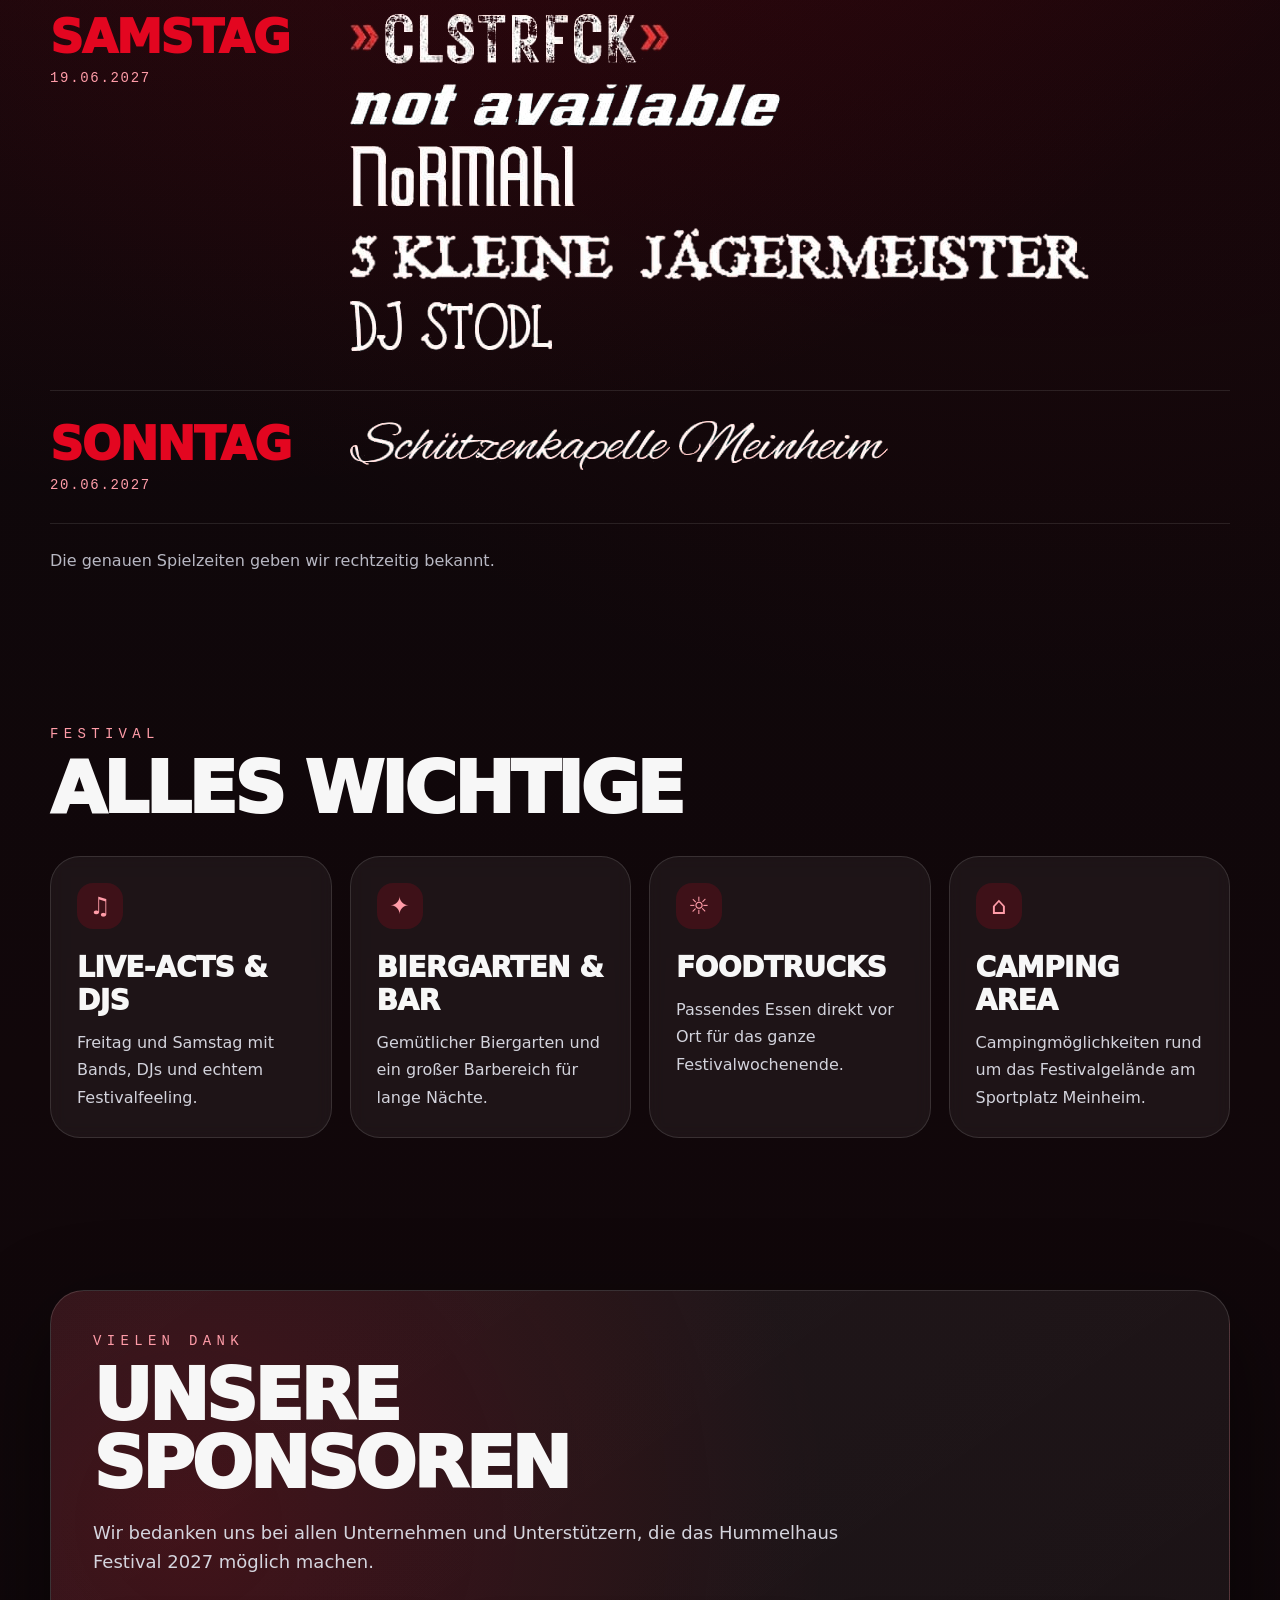
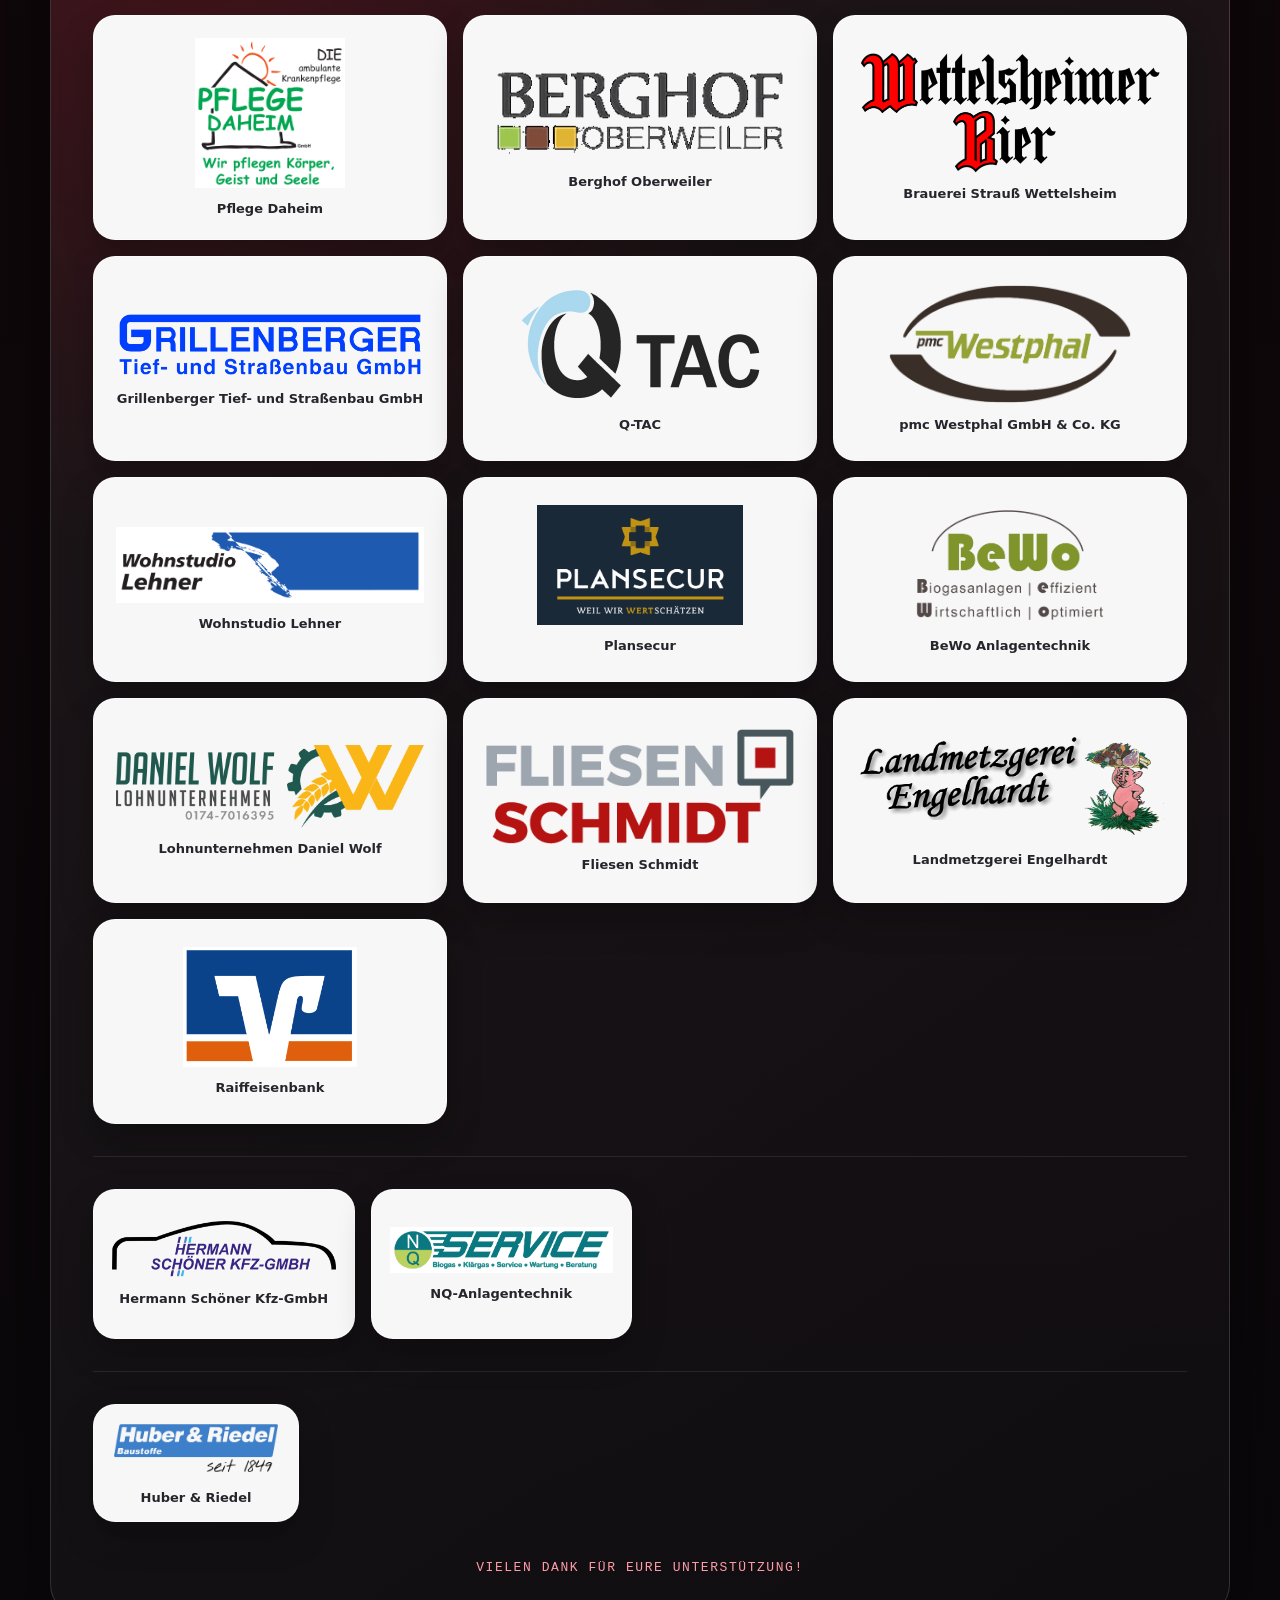
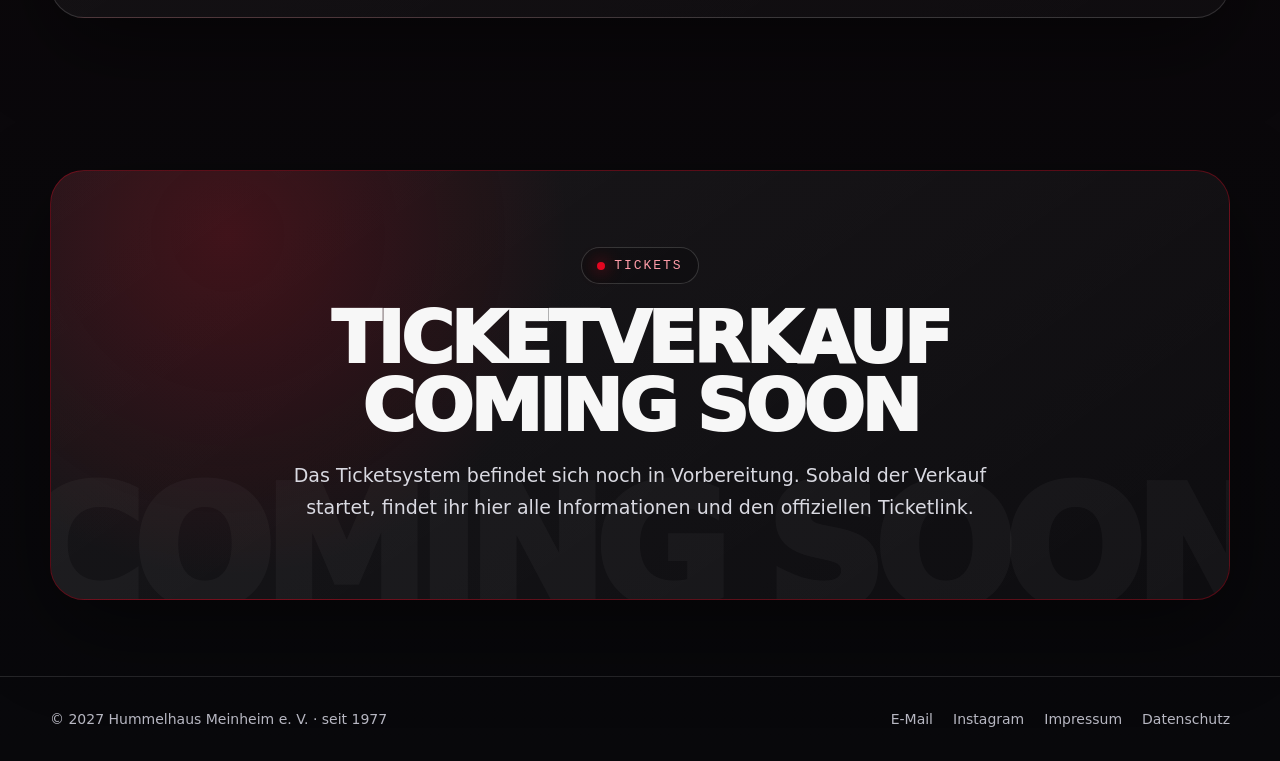
==== commit ac351966: "Update index.html" ====
--- a/index.html
+++ b/index.html
@@ -67,50 +67,69 @@
       </aside>
     </section>
     <section class="container" id="lineup">
-      <div class="lineup-panel">
-        <p class="eyebrow">Line-up 2027</p>
-        <h2>Bands &amp; DJs</h2>
-
-        <div class="lineup-day">
-          <div class="lineup-date">
-            <h3>Freitag</h3>
-            <p>18.06.2027</p>
-          </div>
-          <ul class="lineup-acts">
-            <li>Nico from the South</li>
-            <li>Guterzogene Asis</li>
-            <li>deMusiax</li>
-            <li>DJ Fabi</li>
-          </ul>
-        </div>
-
-        <div class="lineup-day">
-          <div class="lineup-date">
-            <h3>Samstag</h3>
-            <p>19.06.2027</p>
-          </div>
-          <ul class="lineup-acts">
-            <li>»CLSTRFCK«</li>
-            <li>not available</li>
-            <li>NoRMAhl</li>
-            <li>5 kleine Jägermeister</li>
-            <li>DJ Stodl</li>
-          </ul>
-        </div>
-
-        <div class="lineup-day">
-          <div class="lineup-date">
-            <h3>Sonntag</h3>
-            <p>20.06.2027</p>
-          </div>
-          <ul class="lineup-acts">
-            <li>Schützenkapelle Meinheim</li>
-          </ul>
-        </div>
-
-        <p class="lineup-note">Die genauen Spielzeiten geben wir rechtzeitig bekannt.</p>
-      </div>
-    </section>
+      <p class="eyebrow">Line-up 2027</p>
+      <h2>Bands &amp; DJs</h2>
+
+      <div class="lineup-day">
+        <div class="lineup-date">
+          <h3>Freitag</h3>
+          <p>18.06.2027</p>
+        </div>
+        <ul class="lineup-acts">
+          <li class="lineup-act"><img src="Bands/nico-from-the-south.png" alt="Nico from the South" width="438"
+              height="63" loading="lazy"></li>
+          <li class="lineup-act"><img src="Bands/guterzogene-asis.png" alt="Guterzogene Asis" width="419" height="74"
+              loading="lazy"></li>
+          <li class="lineup-act"><img src="Bands/demusiax.png" alt="deMusiax" width="238" height="43" loading="lazy">
+          </li>
+          <li class="lineup-act"><img src="Bands/dj-fabi.png" alt="DJ Fabi" width="201" height="42" loading="lazy"></li>
+        </ul>
+      </div>
+
+      <div class="lineup-day">
+        <div class="lineup-date">
+          <h3>Samstag</h3>
+          <p>19.06.2027</p>
+        </div>
+        <ul class="lineup-acts">
+          <li class="lineup-act"><img src="Bands/clstrfck.png" alt="CLSTRFCK" width="319" height="50" loading="lazy">
+          </li>
+          <li class="lineup-act"><img src="Bands/not-available.png" alt="not available" width="430" height="42"
+              loading="lazy"></li>
+          <li class="lineup-act"><img src="Bands/normahl.png" alt="NoRMAhl" width="225" height="61" loading="lazy"></li>
+          <li class="lineup-act"><img src="Bands/5-kleine-jaegermeister.png" alt="5 kleine Jägermeister" width="739"
+              height="53" loading="lazy"></li>
+          <li class="lineup-act"><img src="Bands/dj-stodl.png" alt="DJ Stodl" width="202" height="51" loading="lazy">
+          </li>
+        </ul>
+      </div>
+
+      <div class="lineup-day">
+        <div class="lineup-date">
+          <h3>Sonntag</h3>
+          <p>20.06.2027</p>
+        </div>
+        <ul class="lineup-acts">
+          <li class="lineup-act"><img src="Bands/schuetzenkapelle-meinheim.png" alt="Schützenkapelle Meinheim"
+              width="538" height="49" loading="lazy"></li>
+        </ul>
+      </div>
+
+      <p class="lineup-note">Die genauen Spielzeiten geben wir rechtzeitig bekannt.</p>
+    </section>
+    <!-- Fehlt ein Band-Logo im Ordner "Bands", wird stattdessen der Name als Text angezeigt. -->
+    <script>
+      document.querySelectorAll('.lineup-act img').forEach(img => {
+        const showName = () => {
+          const name = document.createElement('span');
+          name.className = 'lineup-act-name';
+          name.textContent = img.alt;
+          img.replaceWith(name);
+        };
+        img.addEventListener('error', showName, { once: true });
+        if (img.complete && img.naturalWidth === 0) showName();
+      });
+    </script>
     <section class="container" id="infos">
       <p class="eyebrow">Festival</p>
       <h2>Alles Wichtige</h2>
--- a/style.css
+++ b/style.css
@@ -682,3 +682,70 @@
     font-size: 21px;
   }
 }
+/* Line-up */
+.lineup-panel {
+  overflow: hidden;
+  border: 1px solid rgba(227, 6, 32, .34);
+  border-radius: 34px;
+  padding: clamp(24px, 4vw, 42px);
+  background:
+    radial-gradient(circle at 12% 12%, rgba(227, 6, 32, .20), transparent 32%),
+    linear-gradient(145deg, rgba(255, 255, 255, .07), rgba(255, 255, 255, .025));
+  box-shadow: var(--shadow);
+}
+.lineup-panel h2 { margin-bottom: 26px; }
+.lineup-day {
+  display: grid;
+  grid-template-columns: minmax(180px, 260px) minmax(0, 1fr);
+  align-items: start;
+  gap: 14px 40px;
+  border-top: 1px solid rgba(255, 255, 255, .10);
+  padding: 30px 0;
+}
+.lineup-date h3 {
+  margin: 0;
+  color: var(--red);
+  font-size: clamp(30px, 3.6vw, 46px);
+  font-weight: 1000;
+  line-height: 1;
+  letter-spacing: -.03em;
+  text-transform: uppercase;
+}
+.lineup-date p {
+  margin: 10px 0 0;
+  color: var(--red-soft);
+  font-family: var(--mono);
+  font-size: 14px;
+  letter-spacing: .12em;
+}
+.lineup-acts {
+  display: grid;
+  gap: 12px;
+  margin: 0;
+  padding: 0;
+  list-style: none;
+}
+.lineup-acts li {
+  font-size: clamp(26px, 3.8vw, 46px);
+  font-weight: 1000;
+  line-height: 1.05;
+  letter-spacing: -.03em;
+  overflow-wrap: anywhere;
+}
+.lineup-note {
+  margin: 0;
+  border-top: 1px solid rgba(255, 255, 255, .10);
+  padding-top: 24px;
+  color: var(--muted);
+  font-size: 16px;
+  line-height: 1.6;
+}
+@media (max-width: 700px) {
+  .lineup-panel { border-radius: 26px; padding: 18px; }
+  .lineup-day {
+    grid-template-columns: 1fr;
+    padding: 24px 0;
+  }
+  .lineup-date { display: flex; align-items: baseline; gap: 14px; }
+  .lineup-date p { margin: 0; }
+}
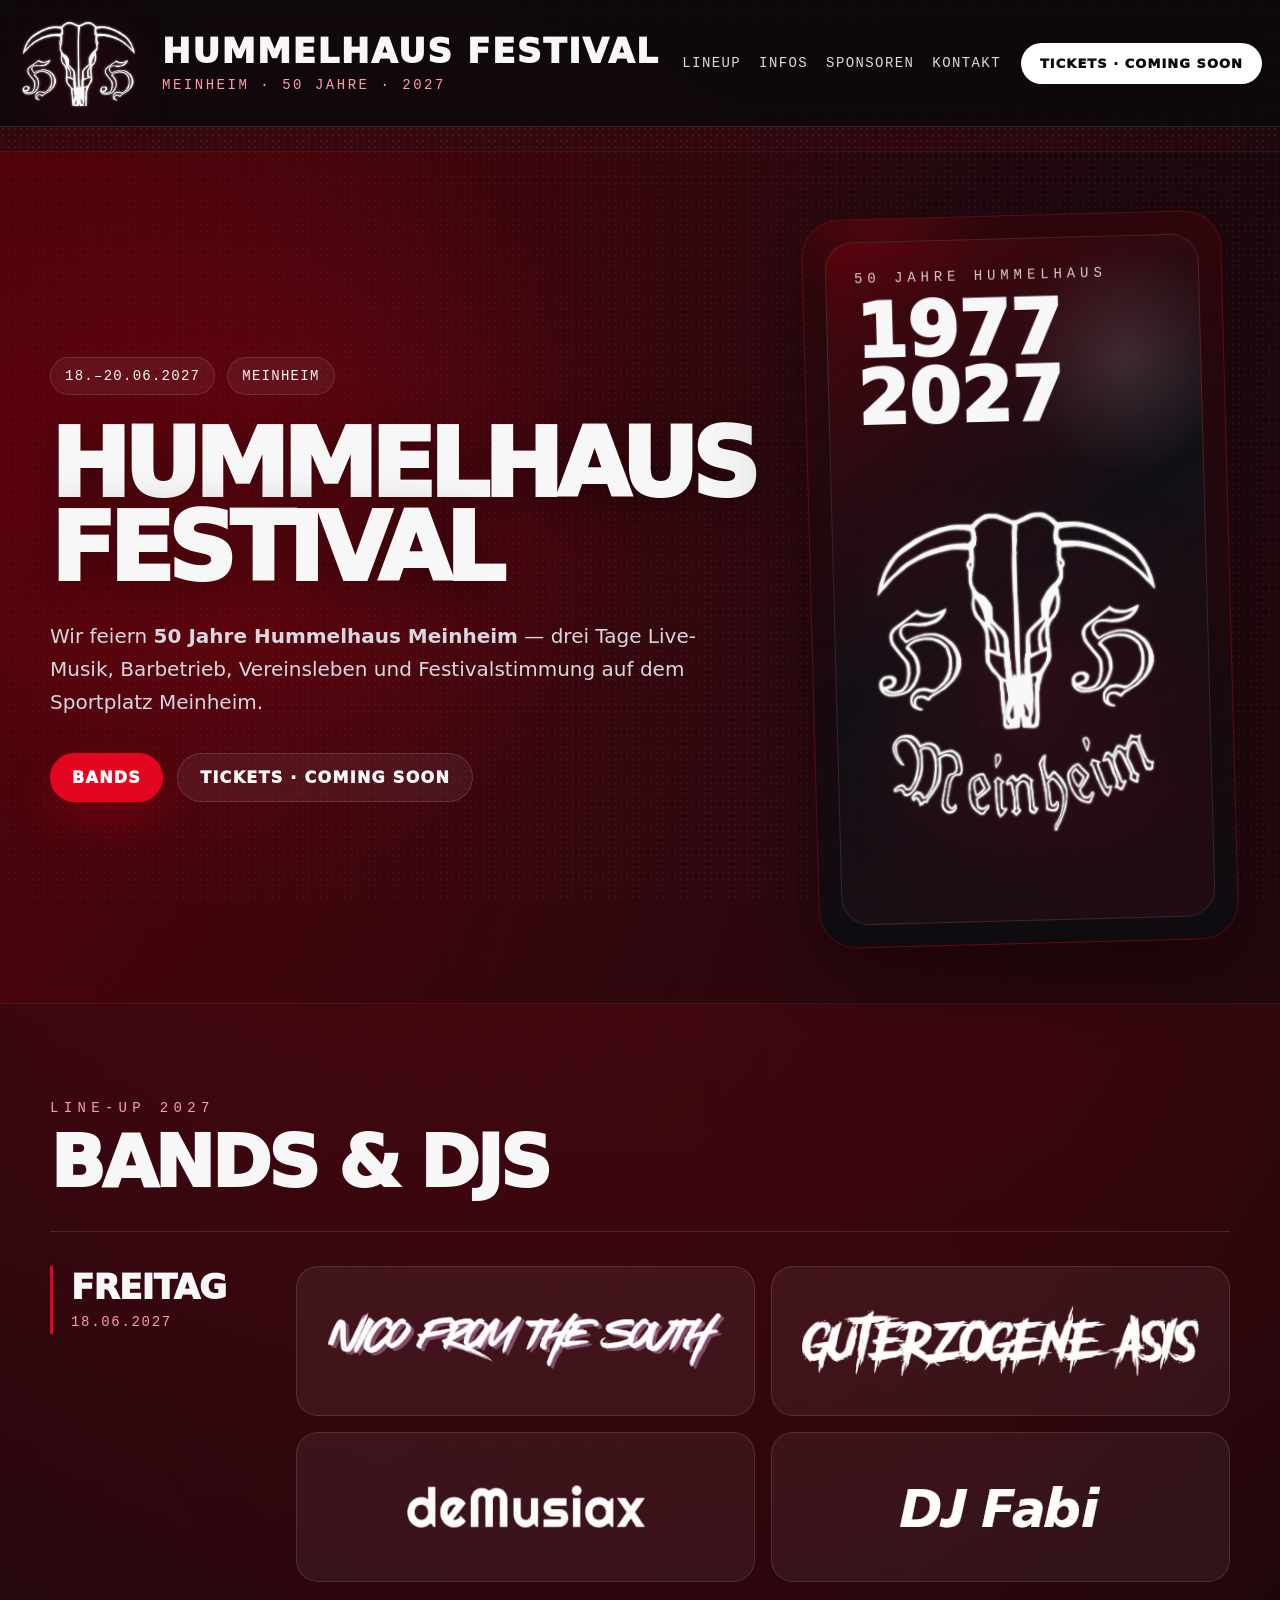
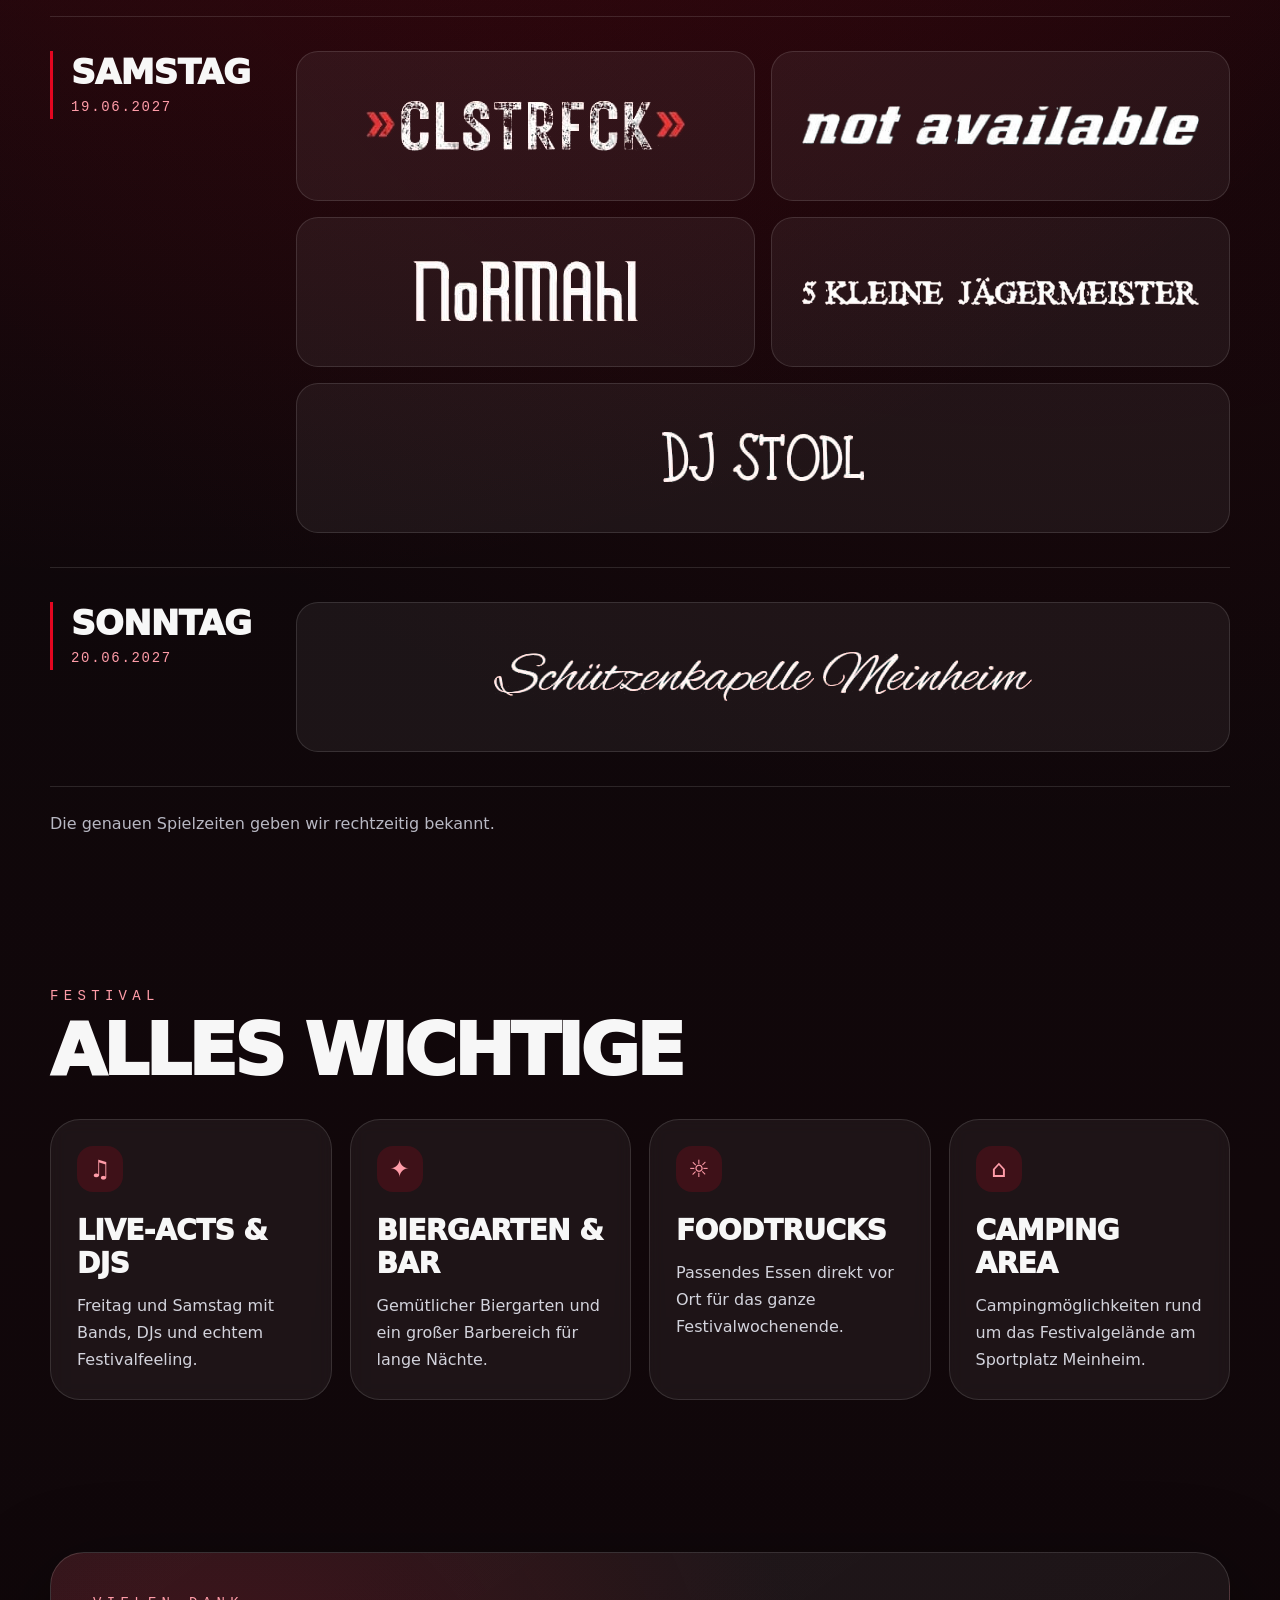
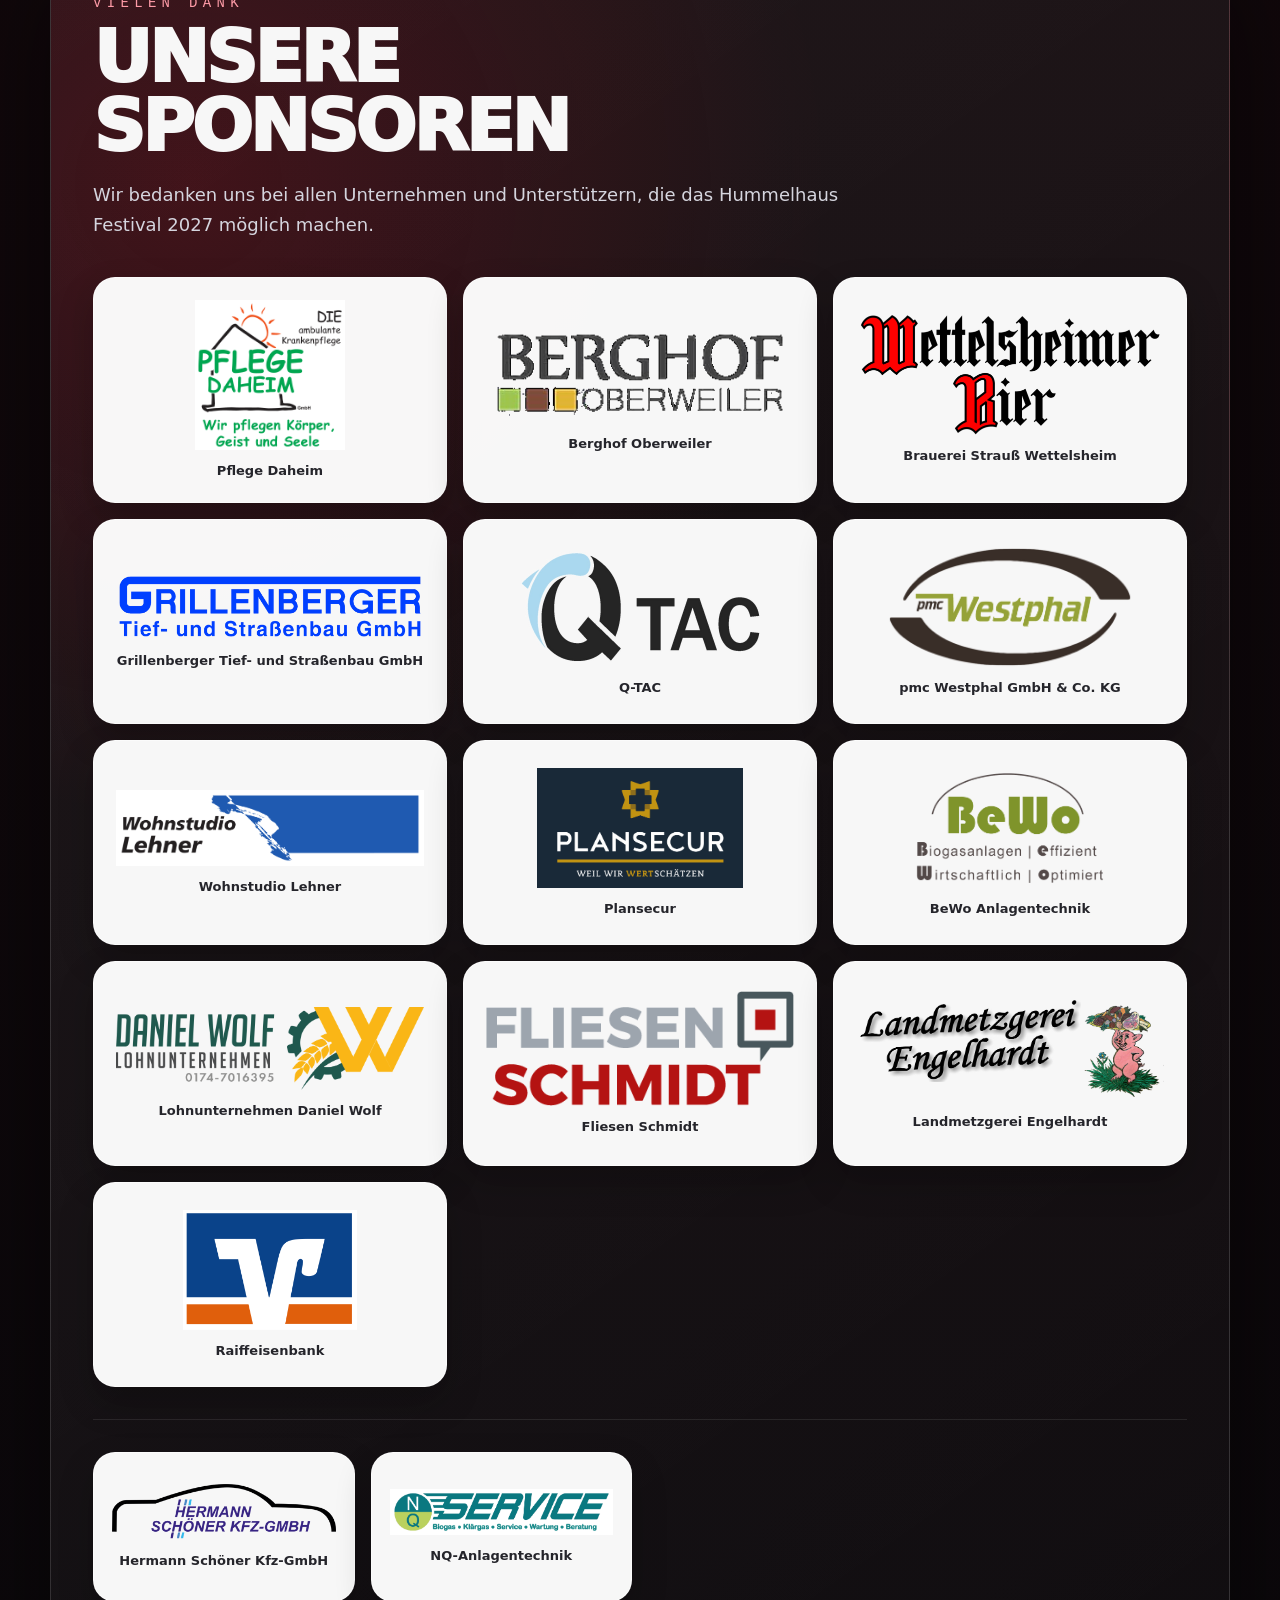
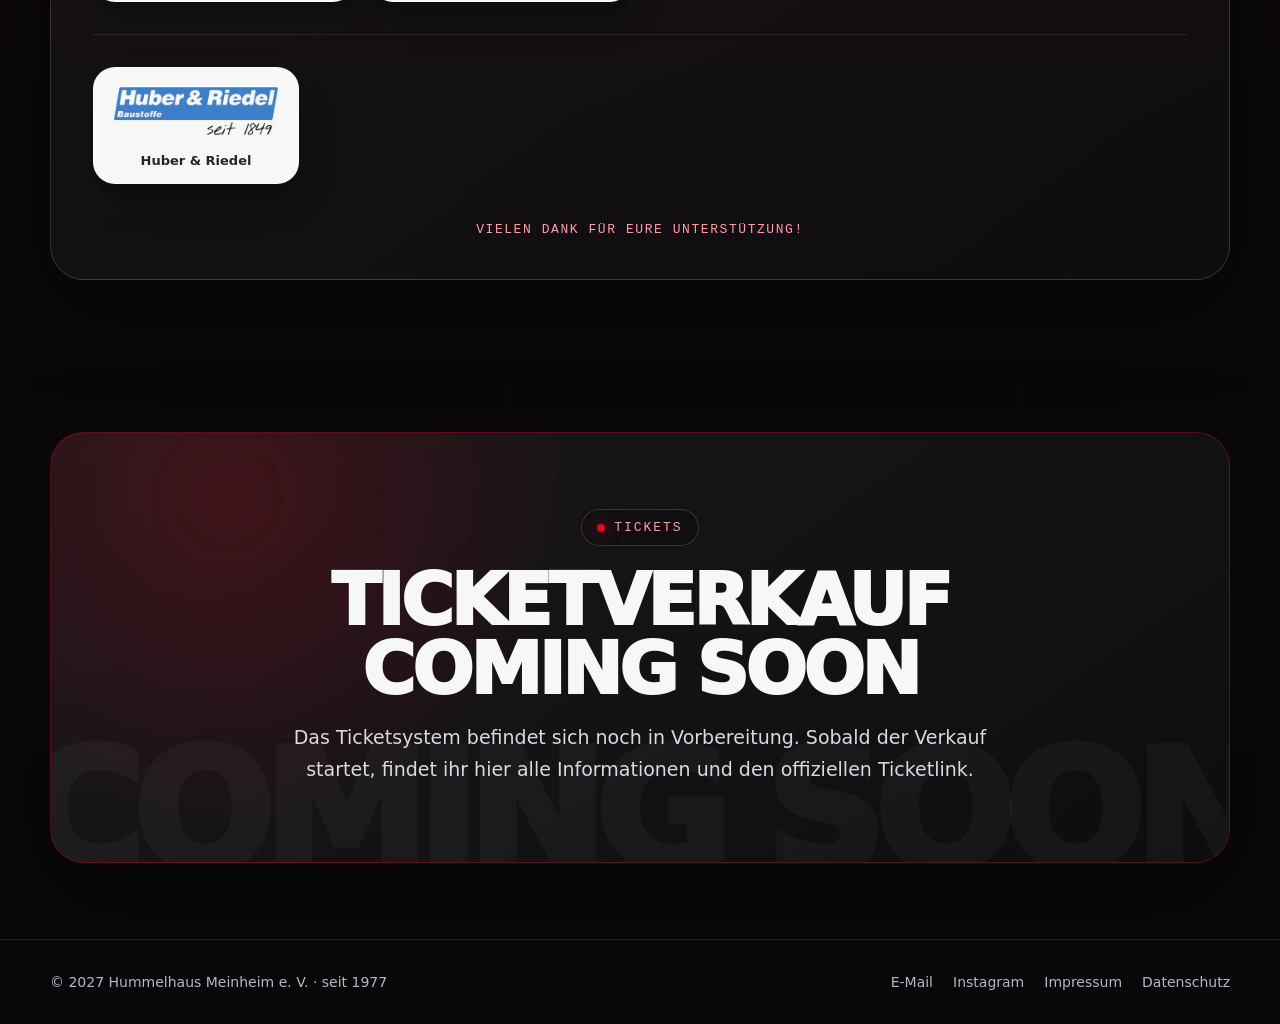
==== commit b3df909e: "Update print statement from 'Hello' to 'Goodbye'" ====
--- a/index.html
+++ b/index.html
@@ -47,7 +47,7 @@
           Barbetrieb, Vereinsleben und Festivalstimmung auf dem Sportplatz Meinheim.
         </p>
         <div class="hero-actions">
-          <a class="btn btn-red" href="#lineup">Bands · Coming Soon</a>
+          <a class="btn btn-red" href="#lineup">Bands</a>
           <a class="btn btn-outline" href="#tickets">Tickets · Coming Soon</a>
         </div>
       </div>
--- a/style.css
+++ b/style.css
@@ -683,32 +683,26 @@
   }
 }
 /* Line-up */
-.lineup-panel {
-  overflow: hidden;
-  border: 1px solid rgba(227, 6, 32, .34);
-  border-radius: 34px;
-  padding: clamp(24px, 4vw, 42px);
-  background:
-    radial-gradient(circle at 12% 12%, rgba(227, 6, 32, .20), transparent 32%),
-    linear-gradient(145deg, rgba(255, 255, 255, .07), rgba(255, 255, 255, .025));
-  box-shadow: var(--shadow);
-}
-.lineup-panel h2 { margin-bottom: 26px; }
 .lineup-day {
   display: grid;
-  grid-template-columns: minmax(180px, 260px) minmax(0, 1fr);
+  grid-template-columns: 210px minmax(0, 1fr);
   align-items: start;
-  gap: 14px 40px;
-  border-top: 1px solid rgba(255, 255, 255, .10);
-  padding: 30px 0;
+  gap: 20px 36px;
+  border-top: 1px solid var(--line);
+  padding: 34px 0;
+}
+.lineup-date {
+  position: sticky;
+  top: 150px;
+  border-left: 3px solid var(--red);
+  padding: 4px 0 4px 18px;
 }
 .lineup-date h3 {
   margin: 0;
-  color: var(--red);
-  font-size: clamp(30px, 3.6vw, 46px);
-  font-weight: 1000;
+  font-size: 34px;
+  font-weight: 950;
   line-height: 1;
-  letter-spacing: -.03em;
+  letter-spacing: -.02em;
   text-transform: uppercase;
 }
 .lineup-date p {
@@ -720,32 +714,62 @@
 }
 .lineup-acts {
   display: grid;
-  gap: 12px;
+  grid-template-columns: repeat(2, minmax(0, 1fr));
+  gap: 16px;
   margin: 0;
   padding: 0;
   list-style: none;
 }
-.lineup-acts li {
-  font-size: clamp(26px, 3.8vw, 46px);
-  font-weight: 1000;
-  line-height: 1.05;
-  letter-spacing: -.03em;
+.lineup-act {
+  display: flex;
+  min-width: 0;
+  min-height: 150px;
+  align-items: center;
+  justify-content: center;
+  border: 1px solid var(--line);
+  border-radius: 22px;
+  padding: 26px 30px;
+  background: var(--panel);
+  transition: border-color .2s ease, background .2s ease;
+}
+.lineup-act:last-child:nth-child(odd) { grid-column: 1 / -1; }
+.lineup-act:hover {
+  border-color: rgba(227, 6, 32, .7);
+  background: rgba(227, 6, 32, .08);
+}
+.lineup-act img {
+  display: block;
+  max-width: 100%;
+  height: auto;
+}
+.lineup-act-name {
+  font-size: clamp(22px, 2.6vw, 32px);
+  font-weight: 950;
+  line-height: 1.1;
+  letter-spacing: -.02em;
+  text-align: center;
   overflow-wrap: anywhere;
 }
 .lineup-note {
   margin: 0;
-  border-top: 1px solid rgba(255, 255, 255, .10);
+  border-top: 1px solid var(--line);
   padding-top: 24px;
   color: var(--muted);
   font-size: 16px;
   line-height: 1.6;
 }
-@media (max-width: 700px) {
-  .lineup-panel { border-radius: 26px; padding: 18px; }
-  .lineup-day {
-    grid-template-columns: 1fr;
-    padding: 24px 0;
+@media (max-width: 900px) {
+  .lineup-day { grid-template-columns: 1fr; padding: 28px 0; }
+  .lineup-date {
+    position: static;
+    display: flex;
+    align-items: baseline;
+    gap: 14px;
   }
-  .lineup-date { display: flex; align-items: baseline; gap: 14px; }
+  .lineup-date h3 { font-size: 28px; }
   .lineup-date p { margin: 0; }
 }
+@media (max-width: 620px) {
+  .lineup-acts { grid-template-columns: 1fr; gap: 12px; }
+  .lineup-act { min-height: 108px; padding: 20px 22px; }
+}
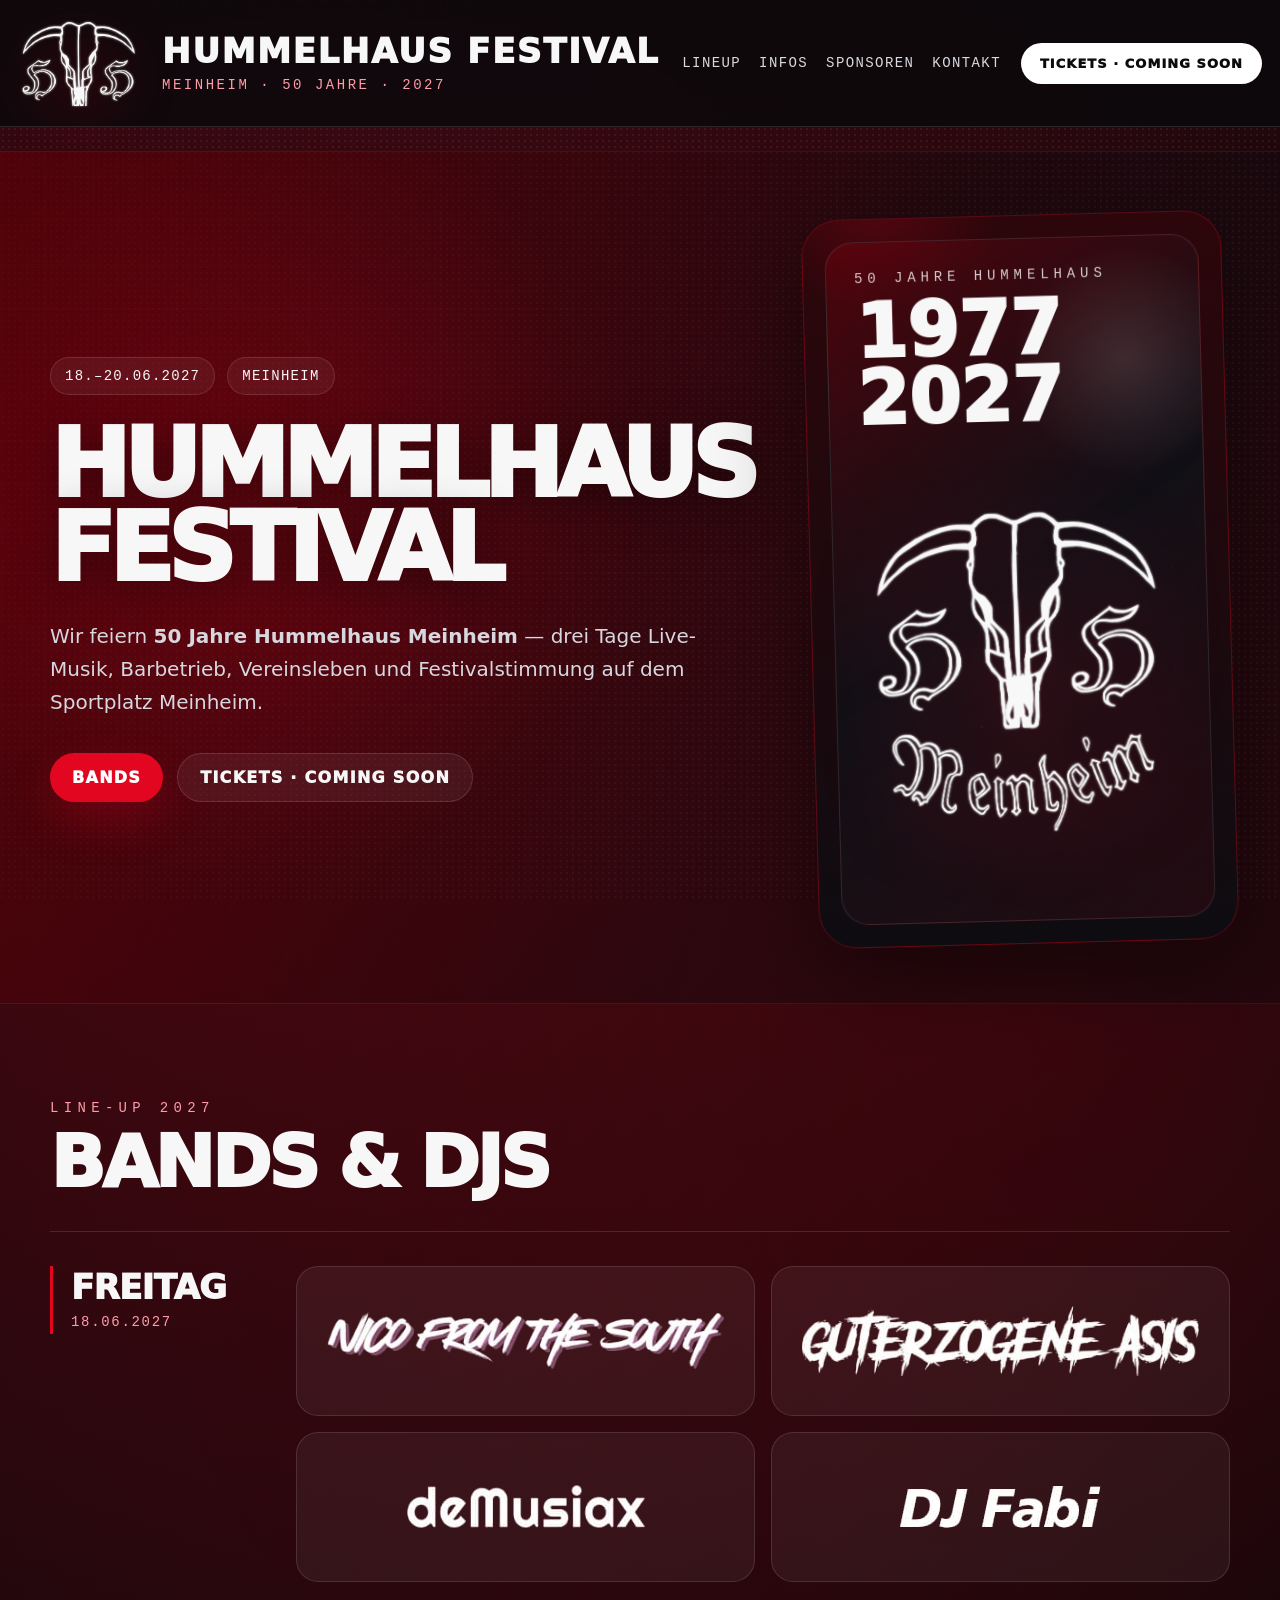
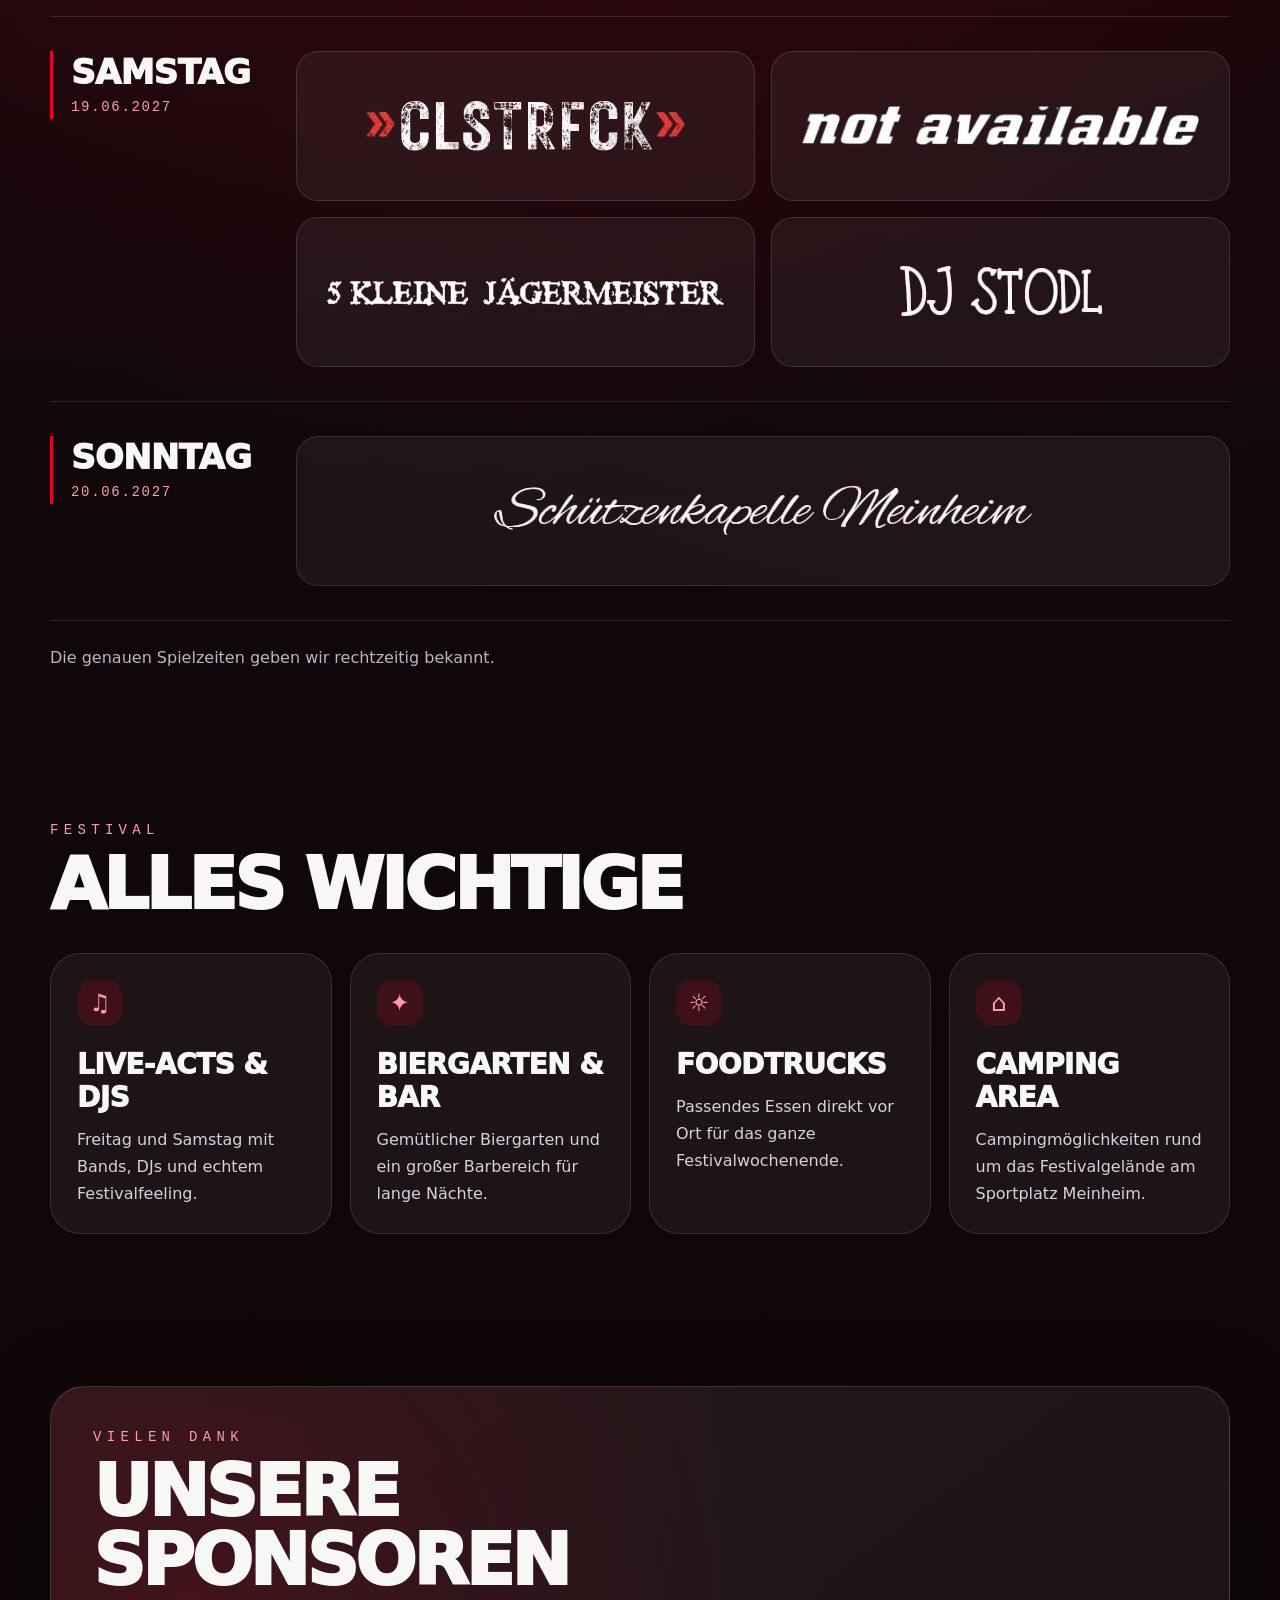
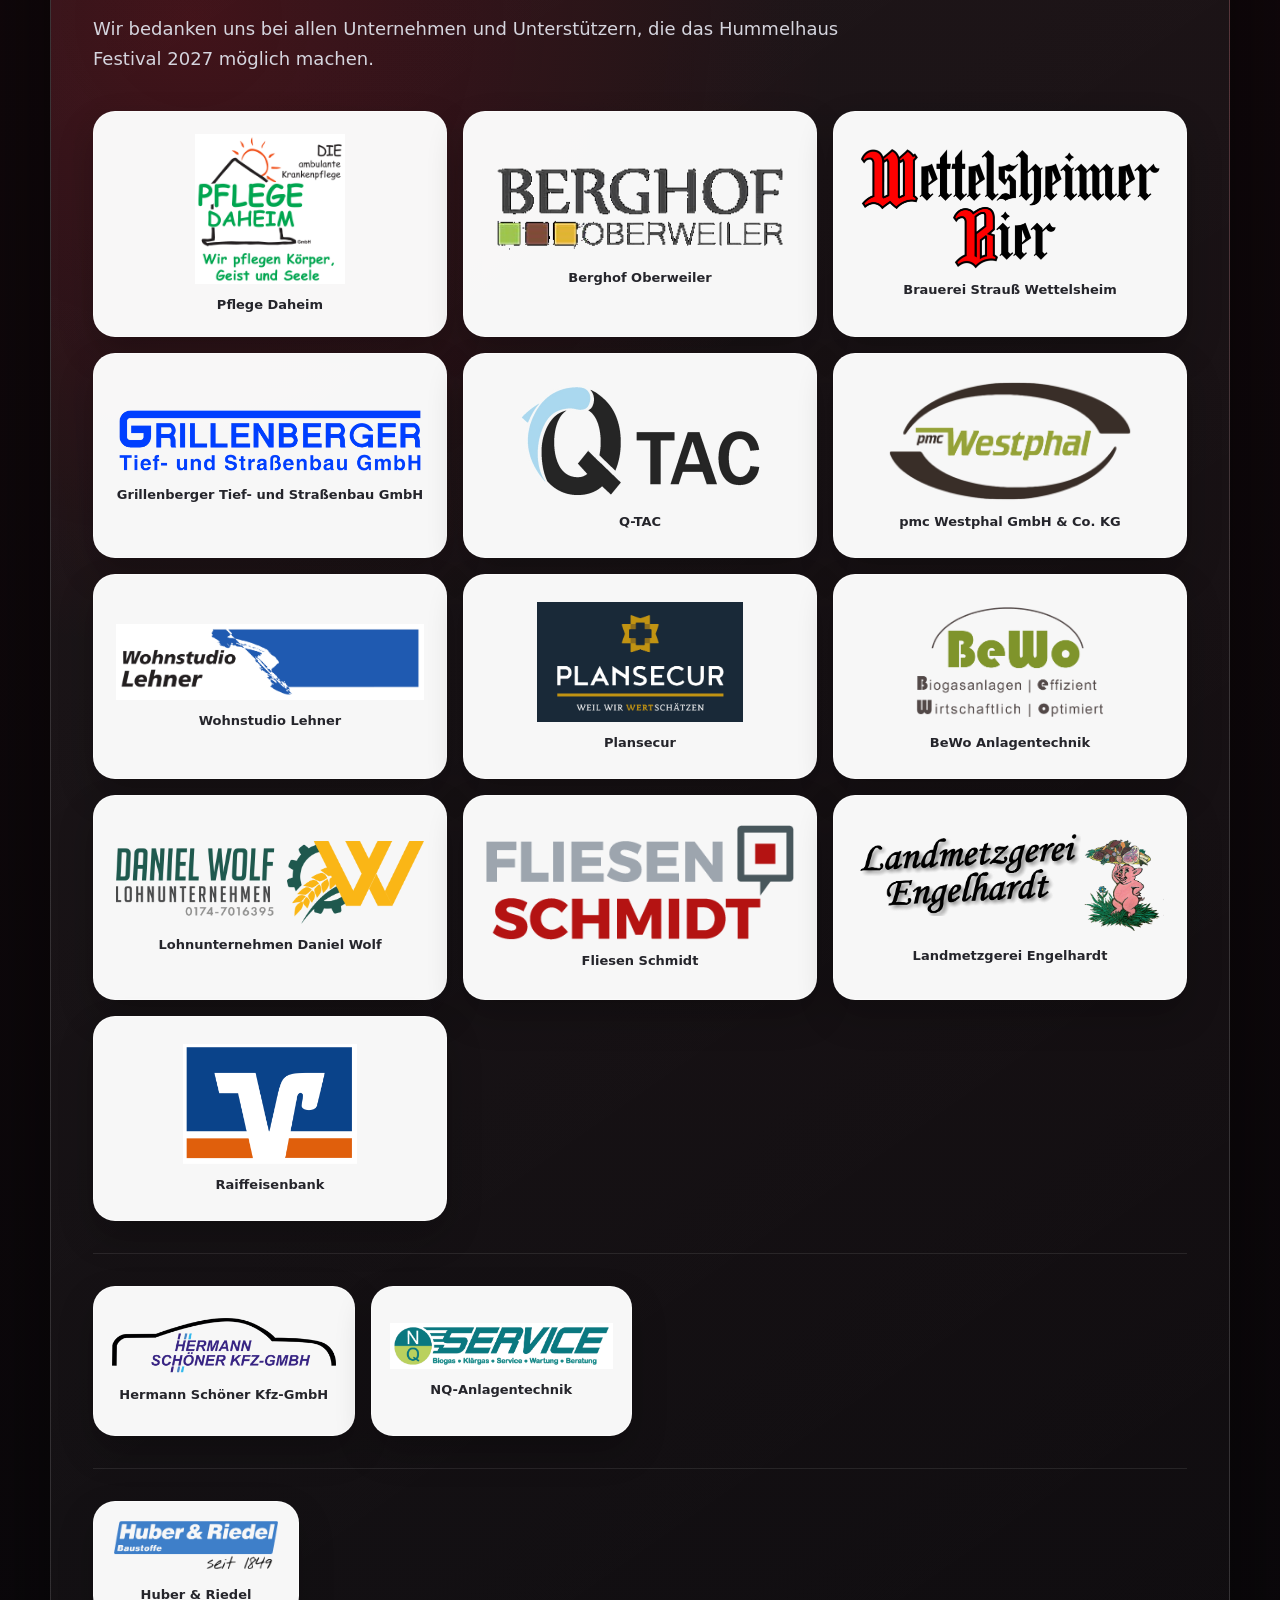
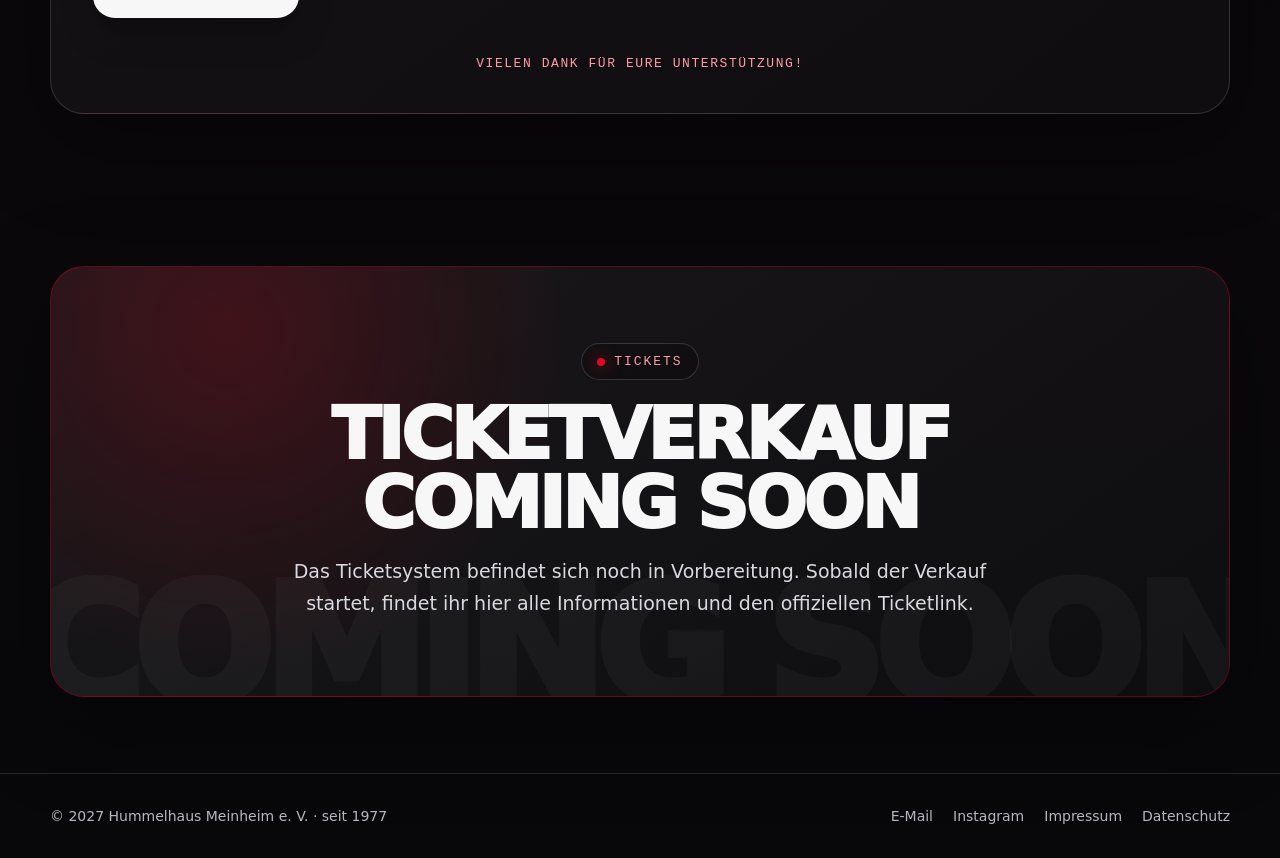
==== commit 924a445b: "Update index.html" ====
--- a/index.html
+++ b/index.html
@@ -96,7 +96,7 @@
           </li>
           <li class="lineup-act"><img src="Bands/not-available.png" alt="not available" width="430" height="42"
               loading="lazy"></li>
-          <li class="lineup-act"><img src="Bands/normahl.png" alt="NoRMAhl" width="225" height="61" loading="lazy"></li>
+       <!-- <li class="lineup-act"><img src="Bands/normahl.png" alt="NoRMAhl" width="225" height="61" loading="lazy"></li> -->
           <li class="lineup-act"><img src="Bands/5-kleine-jaegermeister.png" alt="5 kleine Jägermeister" width="739"
               height="53" loading="lazy"></li>
           <li class="lineup-act"><img src="Bands/dj-stodl.png" alt="DJ Stodl" width="202" height="51" loading="lazy">
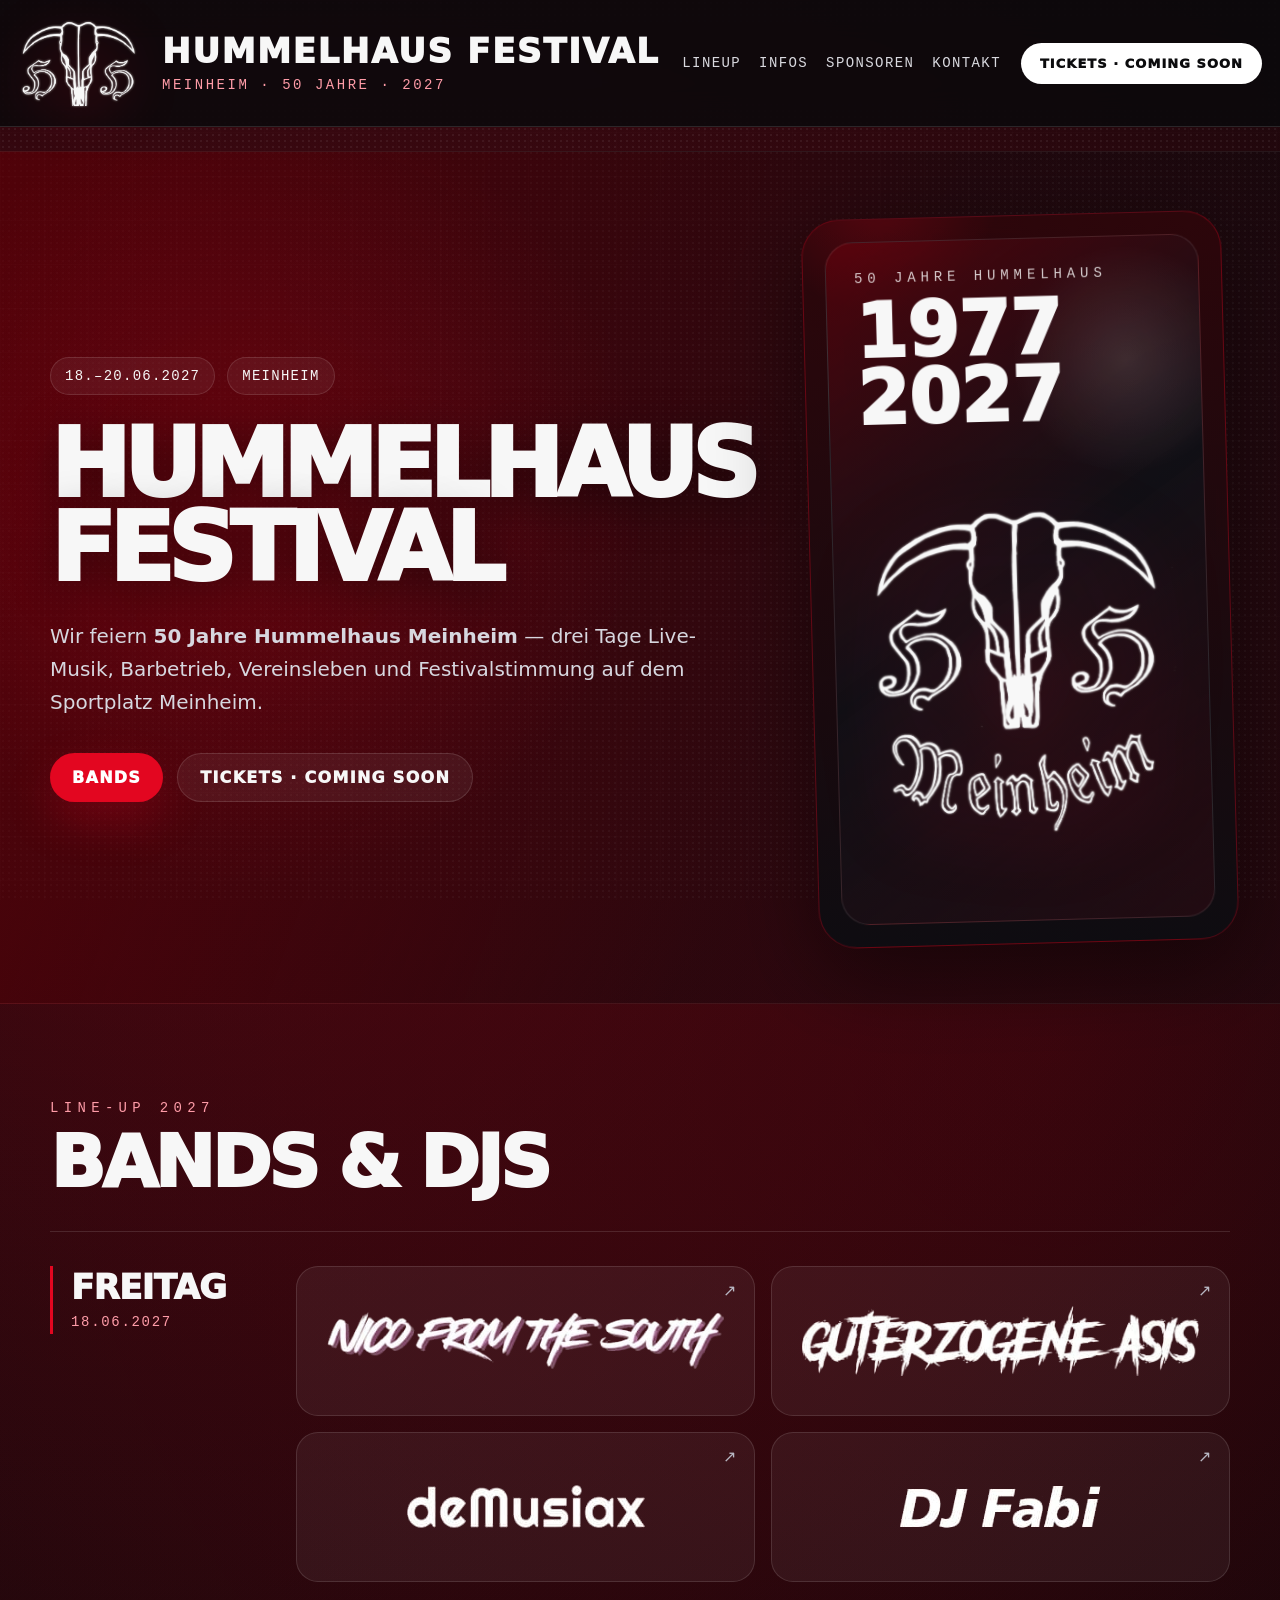
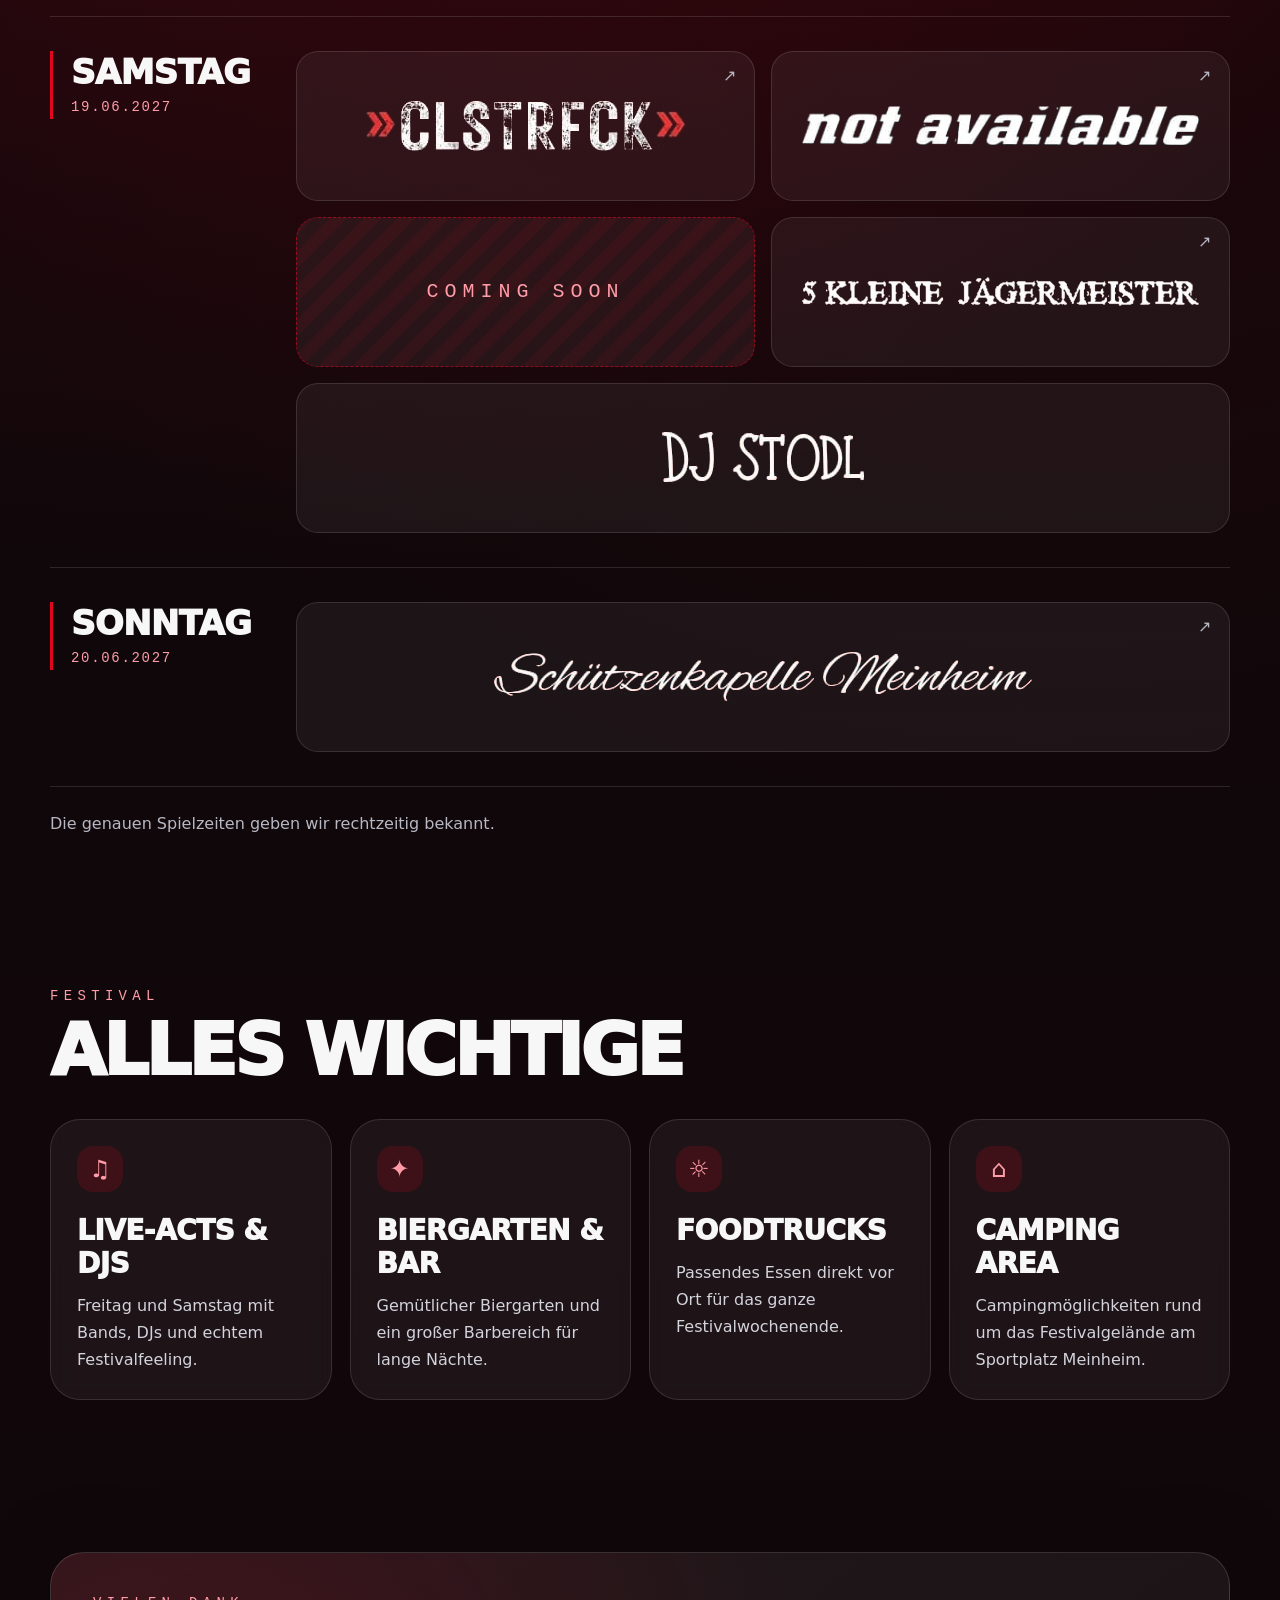
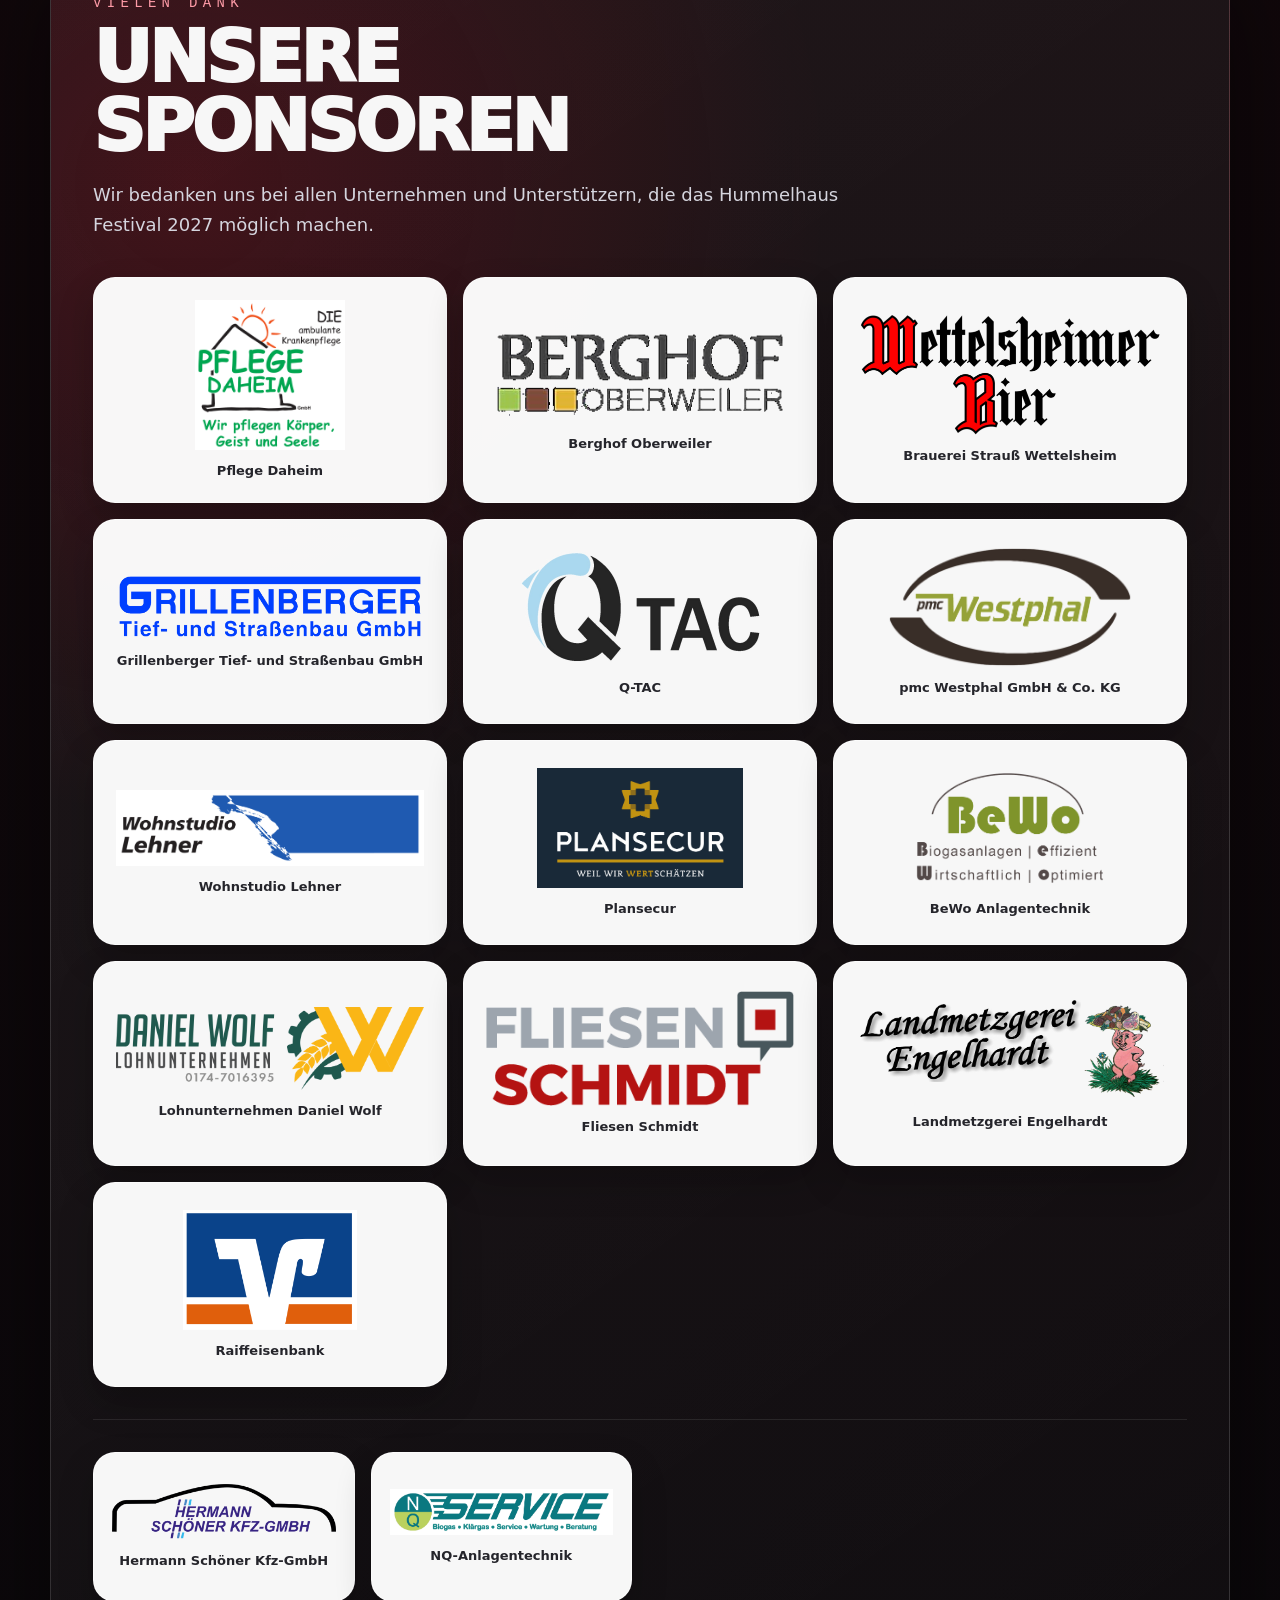
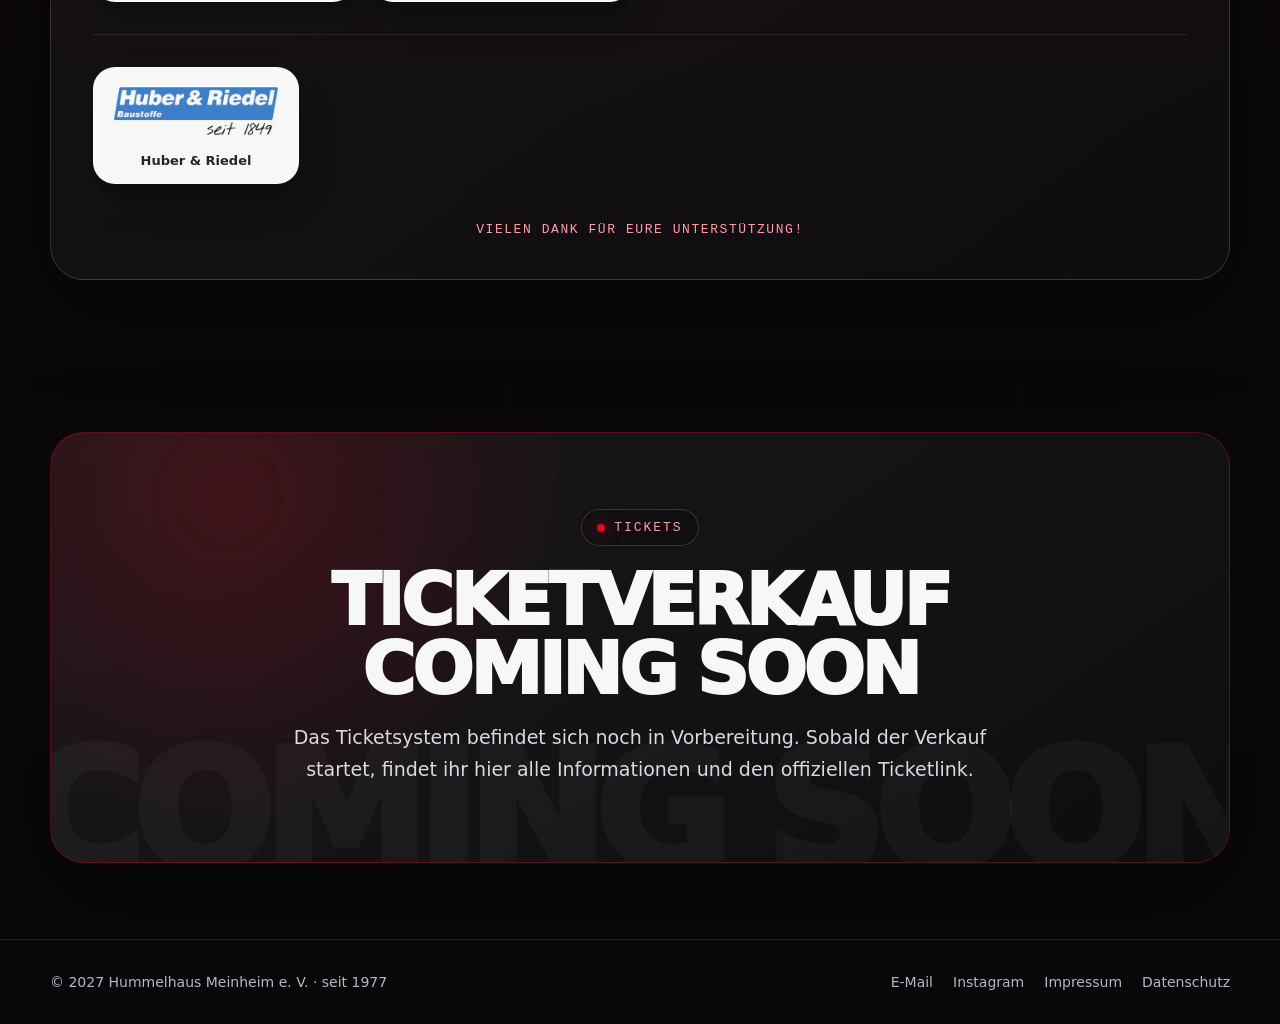
==== commit 3fcf87bf: "link to the bands" ====
--- a/index.html
+++ b/index.html
@@ -70,19 +70,30 @@
       <p class="eyebrow">Line-up 2027</p>
       <h2>Bands &amp; DJs</h2>
 
+      <!--
+  Webseiten der Bands eintragen:
+  Bei jeder Band steht <a class="lineup-act" ...>. Trag dort href="https://..." ein,
+  dann ist die Kachel klickbar und öffnet die Seite in einem neuen Tab.
+  Ohne href bleibt die Kachel einfach ein Logo ohne Link.
+-->
+
       <div class="lineup-day">
         <div class="lineup-date">
           <h3>Freitag</h3>
           <p>18.06.2027</p>
         </div>
         <ul class="lineup-acts">
-          <li class="lineup-act"><img src="Bands/nico-from-the-south.png" alt="Nico from the South" width="438"
-              height="63" loading="lazy"></li>
-          <li class="lineup-act"><img src="Bands/guterzogene-asis.png" alt="Guterzogene Asis" width="419" height="74"
-              loading="lazy"></li>
-          <li class="lineup-act"><img src="Bands/demusiax.png" alt="deMusiax" width="238" height="43" loading="lazy">
-          </li>
-          <li class="lineup-act"><img src="Bands/dj-fabi.png" alt="DJ Fabi" width="201" height="42" loading="lazy"></li>
+          <li><a class="lineup-act" href="https://linktr.ee/nicofromthesouth" target="_blank"
+              rel="noopener noreferrer"><img src="Bands/nico-from-the-south.png" alt="Nico from the South" width="438"
+                height="63" loading="lazy"></a></li>
+          <li><a class="lineup-act" href="https://guterzogeneasis.de/" target="_blank" rel="noopener noreferrer"><img
+                src="Bands/guterzogene-asis.png" alt="Guterzogene Asis" width="419" height="74" loading="lazy"></a></li>
+          <li><a class="lineup-act" href="https://www.instagram.com/demusiax/" target="_blank"
+              rel="noopener noreferrer"><img src="Bands/demusiax.png" alt="deMusiax" width="238" height="43"
+                loading="lazy"></a></li>
+          <li><a class="lineup-act" href="https://www.instagram.com/dj_fabi7/" target="_blank"
+              rel="noopener noreferrer"><img src="Bands/dj-fabi.png" alt="DJ Fabi" width="201" height="42"
+                loading="lazy"></a></li>
         </ul>
       </div>
 
@@ -92,15 +103,18 @@
           <p>19.06.2027</p>
         </div>
         <ul class="lineup-acts">
-          <li class="lineup-act"><img src="Bands/clstrfck.png" alt="CLSTRFCK" width="319" height="50" loading="lazy">
+          <li><a class="lineup-act" href="https://clstrfck.de/" target="_blank" rel="noopener noreferrer"><img
+                src="Bands/clstrfck.png" alt="CLSTRFCK" width="319" height="50" loading="lazy"></a></li>
+          <li><a class="lineup-act" href="https://www.instagram.com/notavailablebandofficial/" target="_blank"
+              rel="noopener noreferrer"><img src="Bands/not-available.png" alt="not available" width="430" height="42"
+                loading="lazy"></a></li>
+          <li>
+            <div class="lineup-act lineup-act-soon"><span>Coming soon</span></div>
           </li>
-          <li class="lineup-act"><img src="Bands/not-available.png" alt="not available" width="430" height="42"
-              loading="lazy"></li>
-       <!-- <li class="lineup-act"><img src="Bands/normahl.png" alt="NoRMAhl" width="225" height="61" loading="lazy"></li> -->
-          <li class="lineup-act"><img src="Bands/5-kleine-jaegermeister.png" alt="5 kleine Jägermeister" width="739"
-              height="53" loading="lazy"></li>
-          <li class="lineup-act"><img src="Bands/dj-stodl.png" alt="DJ Stodl" width="202" height="51" loading="lazy">
-          </li>
+          <li><a class="lineup-act" href="https://www.instagram.com/5kleinejaegermeister/" target="_blank"
+              rel="noopener noreferrer"><img src="Bands/5-kleine-jaegermeister.png" alt="5 kleine Jägermeister"
+                width="739" height="53" loading="lazy"></a></li>
+          <li><div class="lineup-act"><img src="Bands/dj-stodl.png" alt="DJ Stodl" width="202" height="51" loading="lazy"></div></li>
         </ul>
       </div>
 
@@ -110,13 +124,47 @@
           <p>20.06.2027</p>
         </div>
         <ul class="lineup-acts">
-          <li class="lineup-act"><img src="Bands/schuetzenkapelle-meinheim.png" alt="Schützenkapelle Meinheim"
-              width="538" height="49" loading="lazy"></li>
+          <li><a class="lineup-act" href="https://www.schuetzenkapelle-meinheim.de/" target="_blank"
+              rel="noopener noreferrer"><img src="Bands/schuetzenkapelle-meinheim.png" alt="Schützenkapelle Meinheim"
+                width="538" height="49" loading="lazy"></a></li>
         </ul>
       </div>
 
       <p class="lineup-note">Die genauen Spielzeiten geben wir rechtzeitig bekannt.</p>
     </section>
+
+    <dialog class="lineup-dialog" id="lineup-dialog" aria-label="Foto">
+      <button class="lineup-dialog-close" type="button" aria-label="Schließen">&times;</button>
+      <img src="" alt="">
+    </dialog>
+
+    <script>
+      // Fehlt ein Band-Logo im Ordner "Bands", wird stattdessen der Name als Text angezeigt.
+      document.querySelectorAll('.lineup-act img').forEach(img => {
+        const showName = () => {
+          const name = document.createElement('span');
+          name.className = 'lineup-act-name';
+          name.textContent = img.alt;
+          img.replaceWith(name);
+        };
+        img.addEventListener('error', showName, { once: true });
+        if (img.complete && img.naturalWidth === 0) showName();
+      });
+
+      // Foto in groß öffnen (DJ Stodl)
+      const lineupDialog = document.getElementById('lineup-dialog');
+      const lineupDialogImg = lineupDialog.querySelector('img');
+      document.querySelectorAll('.lineup-act-photo').forEach(btn => {
+        btn.addEventListener('click', () => {
+          const name = btn.querySelector('img, .lineup-act-name');
+          lineupDialogImg.src = btn.dataset.photo;
+          lineupDialogImg.alt = (name.alt || name.textContent) + ' – Foto';
+          lineupDialog.showModal();
+        });
+      });
+      lineupDialog.querySelector('.lineup-dialog-close').addEventListener('click', () => lineupDialog.close());
+      lineupDialog.addEventListener('click', e => { if (e.target === lineupDialog) lineupDialog.close(); });
+    </script>
     <!-- Fehlt ein Band-Logo im Ordner "Bands", wird stattdessen der Name als Text angezeigt. -->
     <script>
       document.querySelectorAll('.lineup-act img').forEach(img => {
--- a/style.css
+++ b/style.css
@@ -720,8 +720,12 @@
   padding: 0;
   list-style: none;
 }
+.lineup-acts li { display: flex; min-width: 0; }
+.lineup-acts li:last-child:nth-child(odd) { grid-column: 1 / -1; }
 .lineup-act {
+  position: relative;
   display: flex;
+  width: 100%;
   min-width: 0;
   min-height: 150px;
   align-items: center;
@@ -729,14 +733,40 @@
   border: 1px solid var(--line);
   border-radius: 22px;
   padding: 26px 30px;
+  color: var(--text);
   background: var(--panel);
+  font: inherit;
   transition: border-color .2s ease, background .2s ease;
 }
-.lineup-act:last-child:nth-child(odd) { grid-column: 1 / -1; }
-.lineup-act:hover {
+/* Nur klickbare Kacheln reagieren */
+a.lineup-act[href],
+button.lineup-act { cursor: pointer; }
+a.lineup-act[href]:hover,
+button.lineup-act:hover {
   border-color: rgba(227, 6, 32, .7);
   background: rgba(227, 6, 32, .08);
 }
+a.lineup-act[href]:focus-visible,
+button.lineup-act:focus-visible {
+  outline: 2px solid var(--red-soft);
+  outline-offset: 3px;
+}
+/* Kleiner Hinweis oben rechts: Pfeil = Webseite, "Foto" = Bild */
+a.lineup-act[href]::after,
+button.lineup-act-photo::after {
+  position: absolute;
+  top: 14px;
+  right: 16px;
+  color: var(--muted);
+  font-family: var(--mono);
+  font-size: 12px;
+  letter-spacing: .1em;
+  transition: color .2s ease;
+}
+a.lineup-act[href]::after { content: "↗"; font-size: 16px; }
+button.lineup-act-photo::after { content: "FOTO"; }
+a.lineup-act[href]:hover::after,
+button.lineup-act-photo:hover::after { color: var(--red-soft); }
 .lineup-act img {
   display: block;
   max-width: 100%;
@@ -758,6 +788,61 @@
   font-size: 16px;
   line-height: 1.6;
 }
+
+/* Platzhalter für noch nicht bestätigte Acts */
+.lineup-act-soon {
+  border: 1px dashed rgba(227, 6, 32, .55);
+  background:
+    repeating-linear-gradient(135deg, rgba(227, 6, 32, .07) 0 12px, transparent 12px 24px),
+    var(--panel);
+}
+.lineup-act-soon span {
+  color: var(--red-soft);
+  font-family: var(--mono);
+  font-size: clamp(16px, 1.8vw, 20px);
+  letter-spacing: .3em;
+  text-transform: uppercase;
+}
+
+/* Foto-Fenster */
+.lineup-dialog {
+  max-width: min(92vw, 1000px);
+  max-height: 90vh;
+  border: 1px solid var(--line);
+  border-radius: 22px;
+  padding: 0;
+  overflow: hidden;
+  background: #0a0a0d;
+  box-shadow: var(--shadow);
+}
+.lineup-dialog::backdrop {
+  background: rgba(0, 0, 0, .82);
+  backdrop-filter: blur(6px);
+}
+.lineup-dialog img {
+  display: block;
+  max-width: 100%;
+  max-height: 90vh;
+  object-fit: contain;
+}
+.lineup-dialog-close {
+  position: absolute;
+  top: 12px;
+  right: 12px;
+  display: grid;
+  width: 42px;
+  height: 42px;
+  place-items: center;
+  border: 0;
+  border-radius: 50%;
+  color: #fff;
+  background: rgba(0, 0, 0, .65);
+  font-size: 28px;
+  line-height: 1;
+  cursor: pointer;
+}
+.lineup-dialog-close:hover { background: var(--red); }
+
 @media (max-width: 900px) {
   .lineup-day { grid-template-columns: 1fr; padding: 28px 0; }
   .lineup-date {
